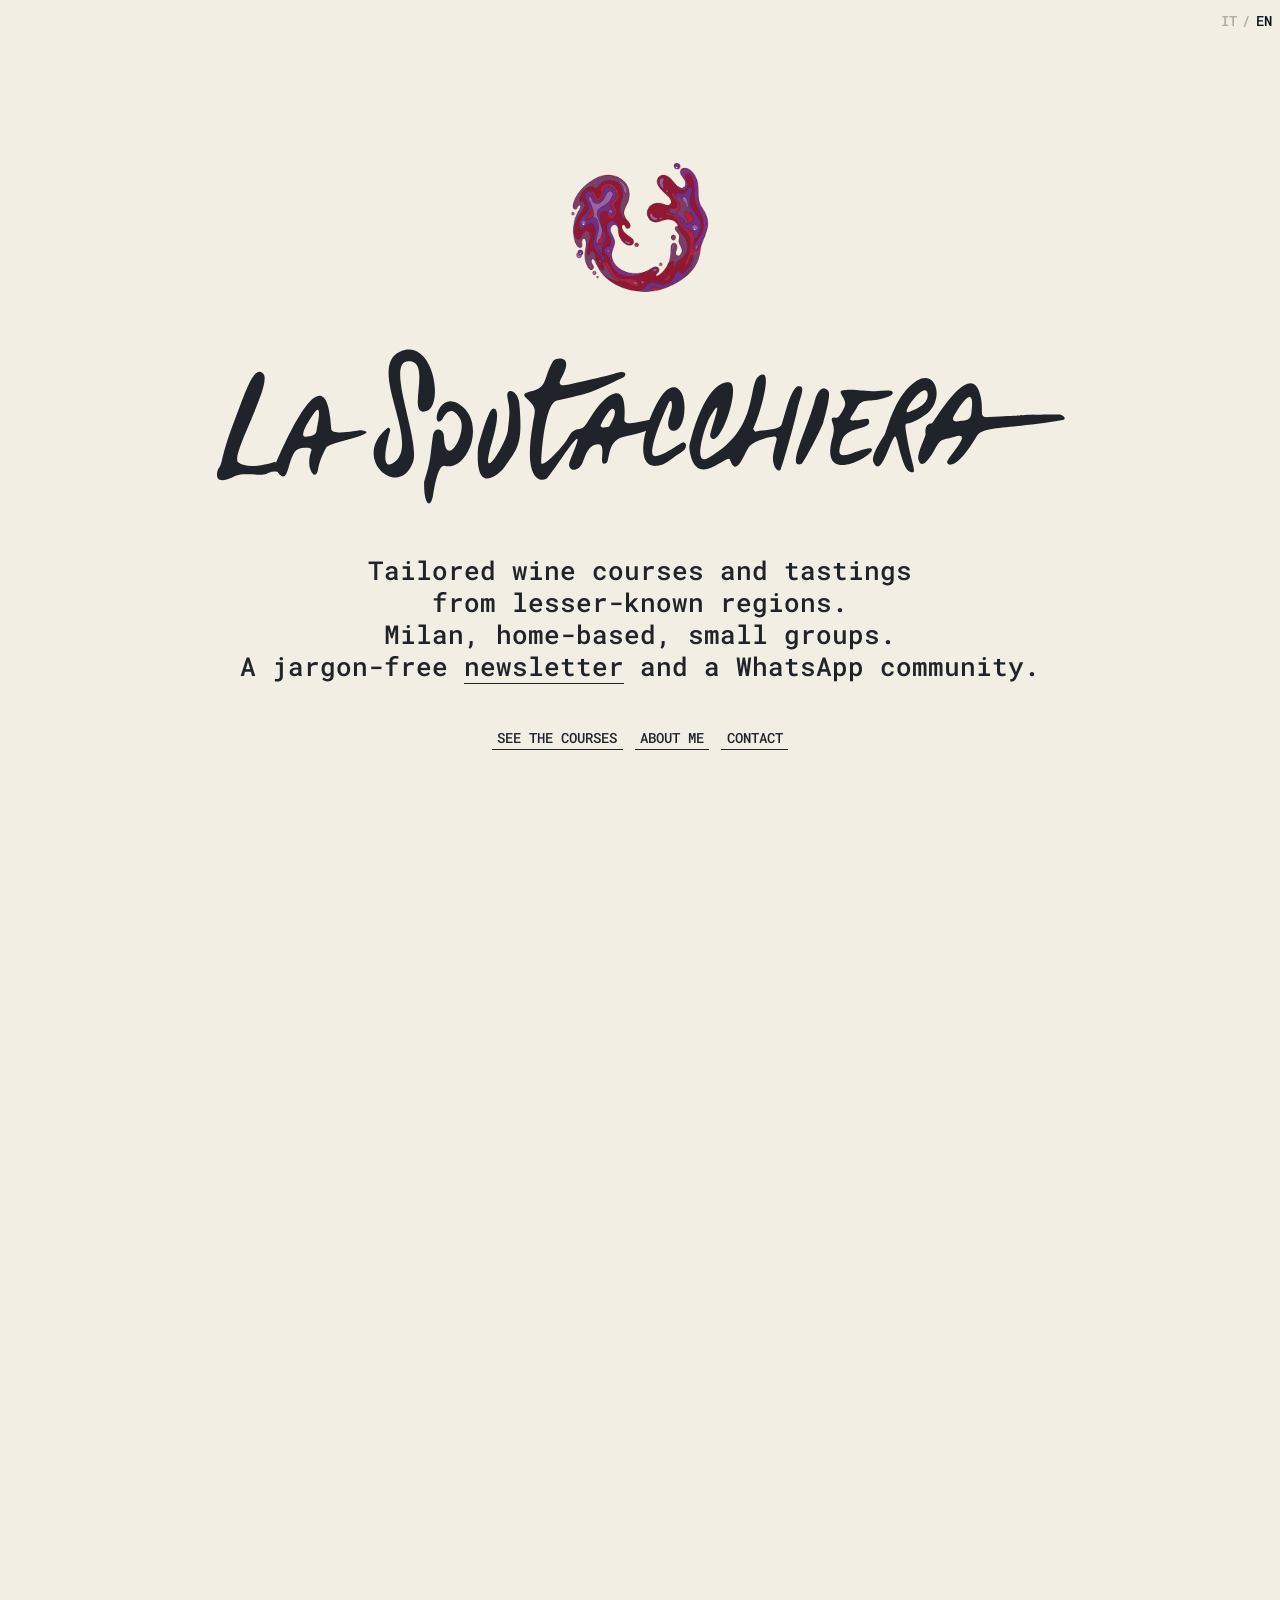
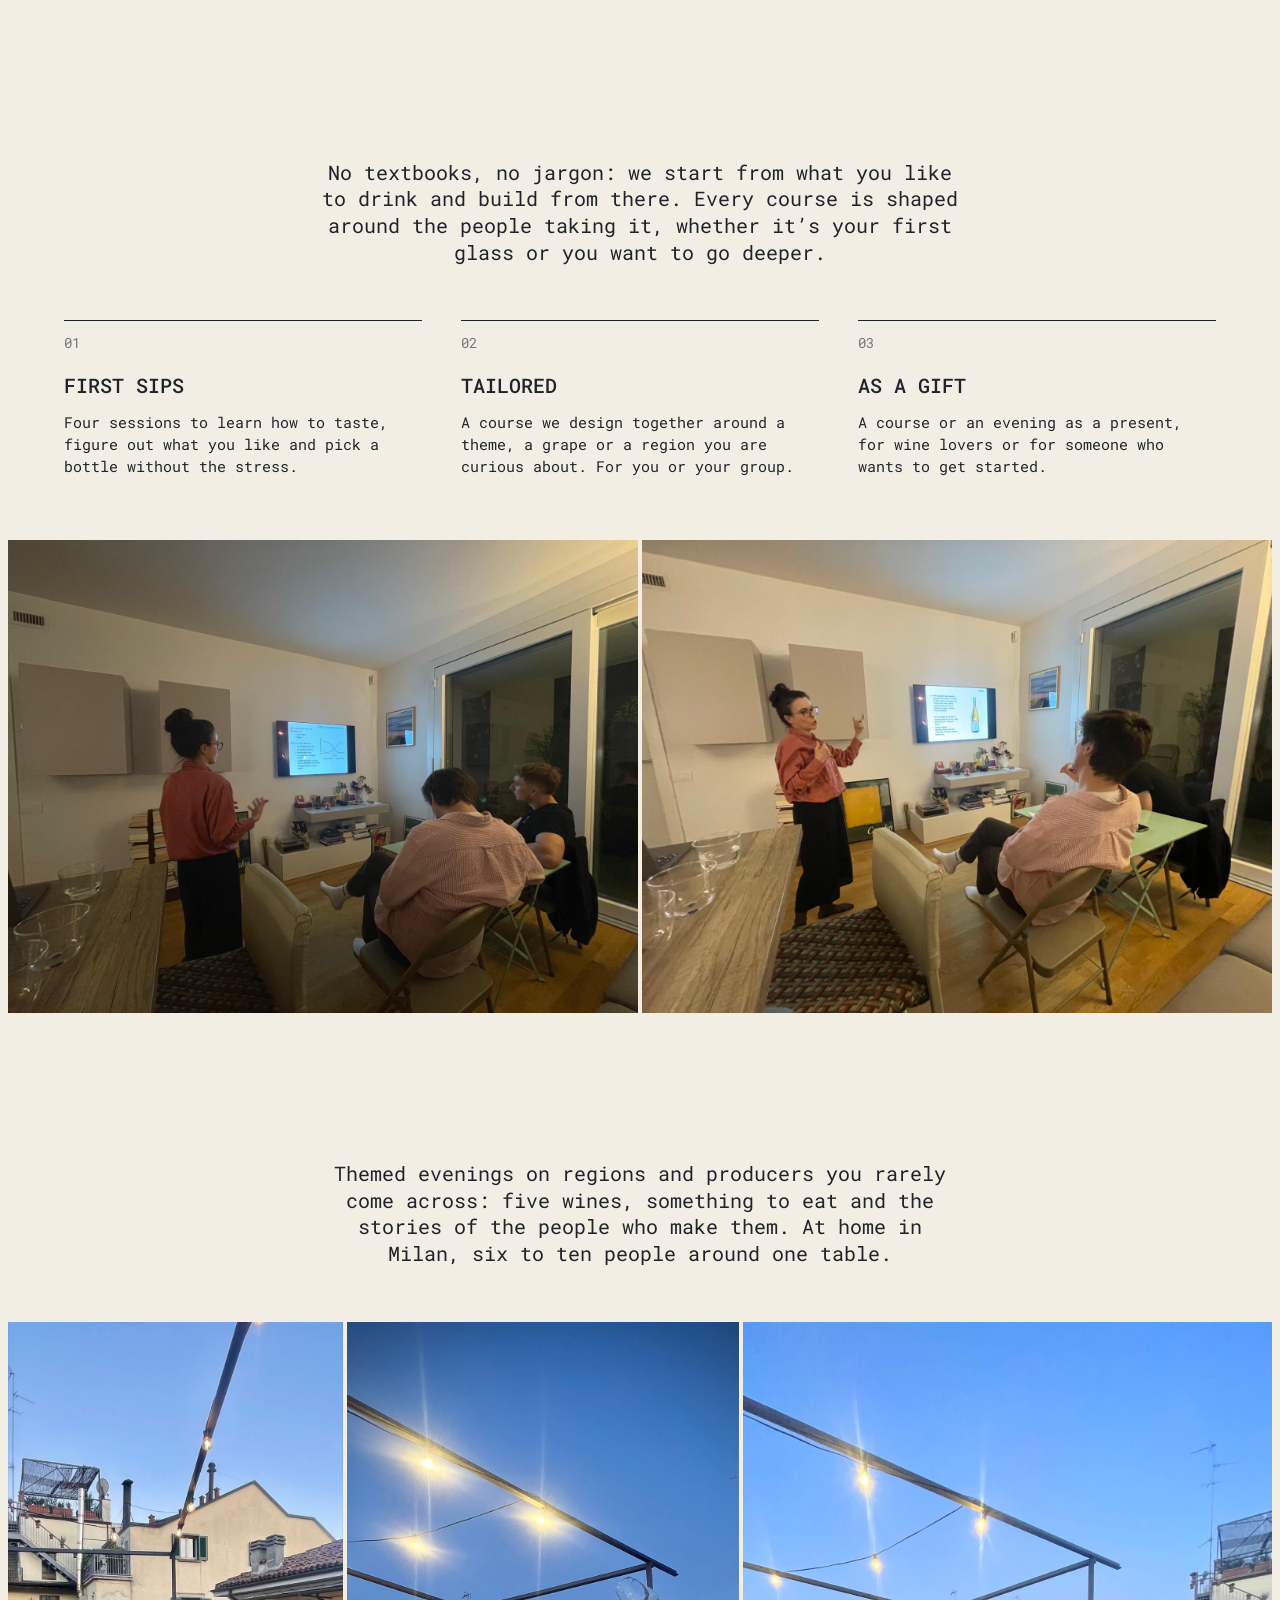
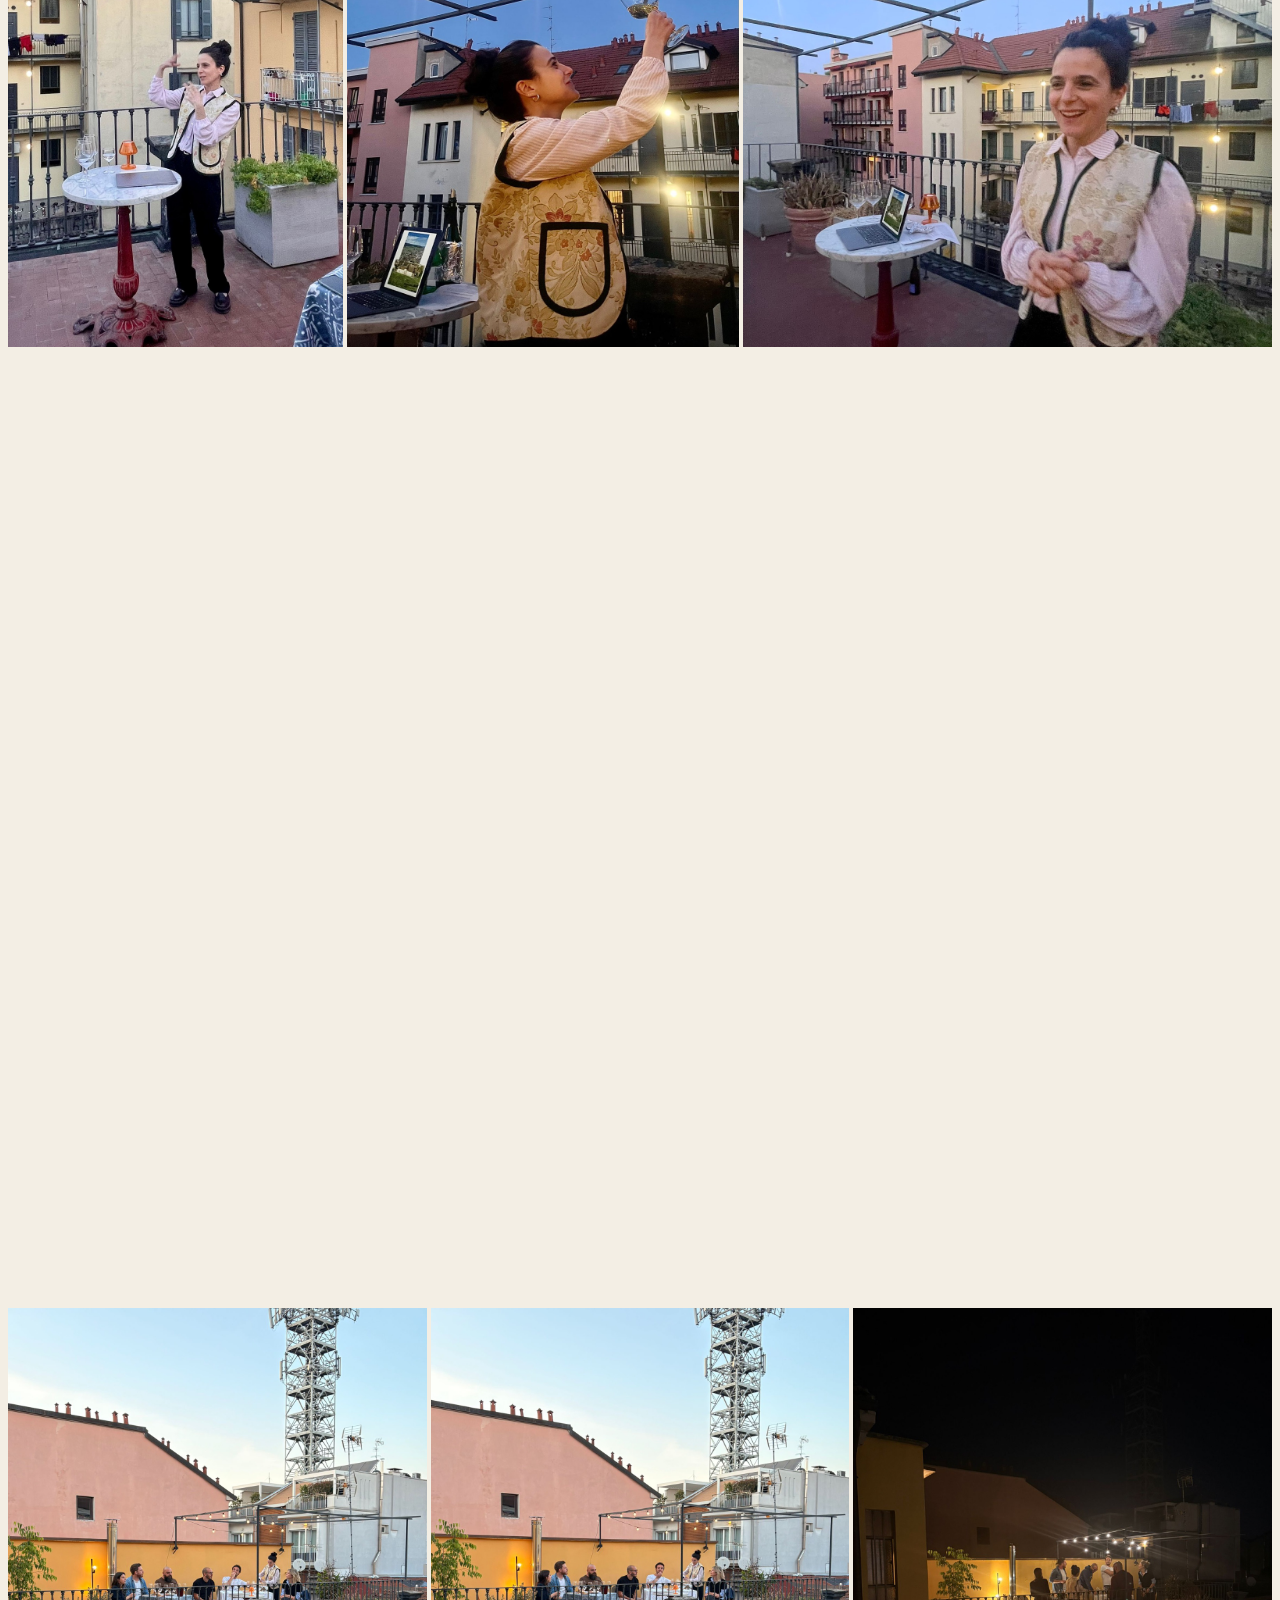
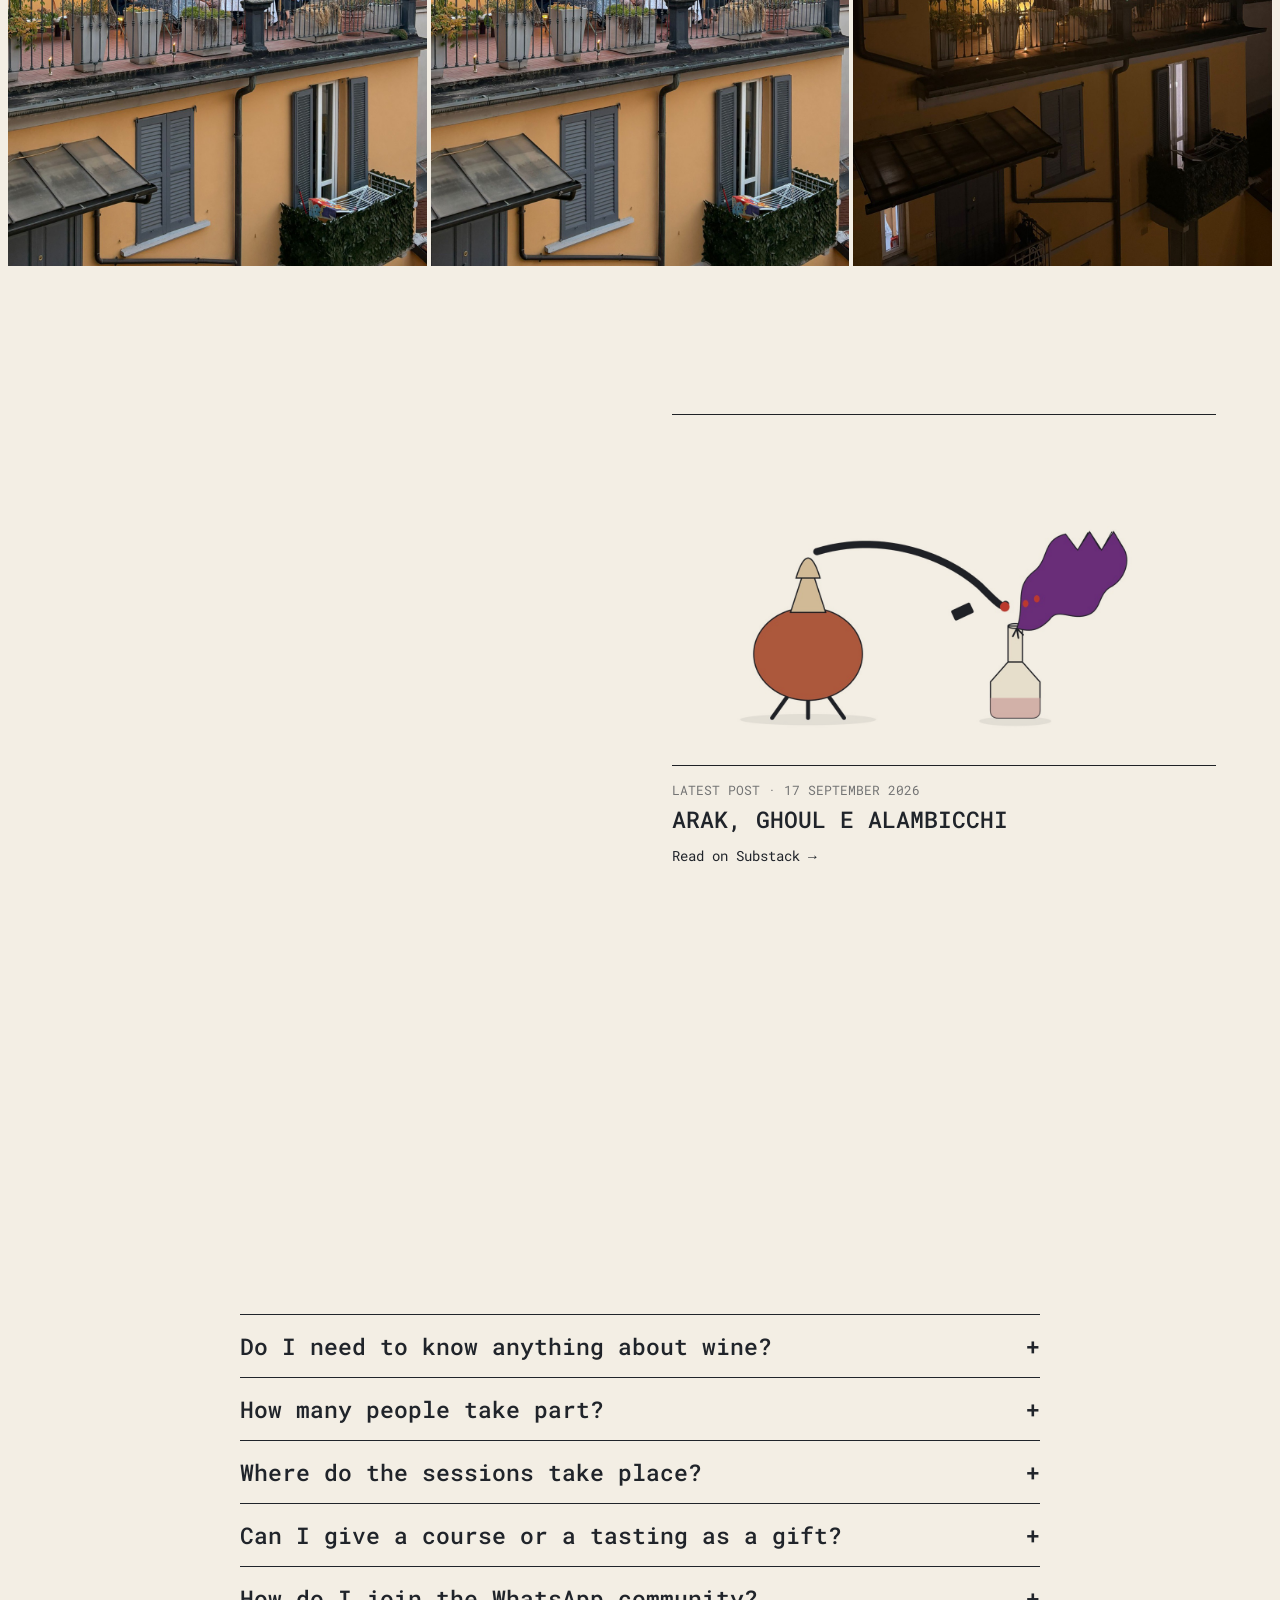
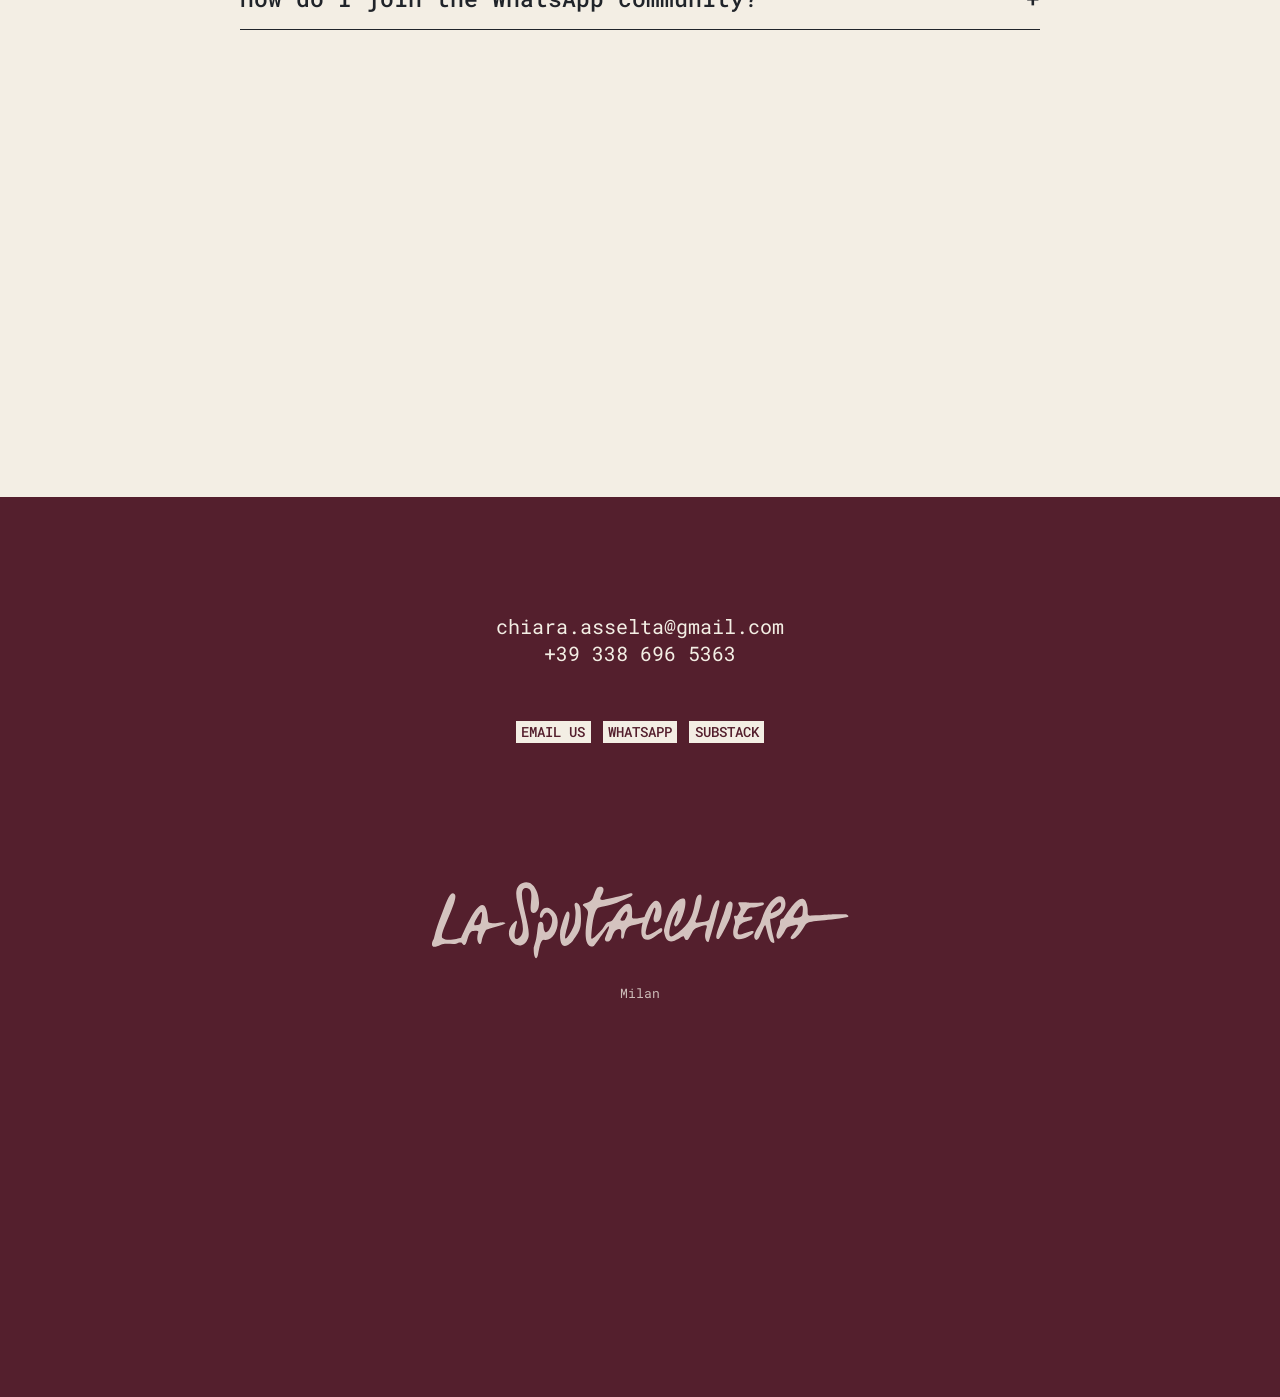
==== index.html @ d03a446e "Add La Sputacchiera website Static one-page site with a founder page (chi-sono.html), IT/EN texts, t" ====
<!doctype html>
<html lang="it">
<head>
  <meta charset="utf-8">
  <meta name="viewport" content="width=device-width, initial-scale=1, viewport-fit=cover">
  <meta name="theme-color" content="#F3EEE4">
  <title>La Sputacchiera</title>
  <meta name="description" content="Corsi sul vino personalizzati e degustazioni su regioni meno conosciute. Milano, home-based, piccoli gruppi.">
  <link rel="icon" type="image/png" href="assets/logo-liquido.png">
  <link rel="preconnect" href="https://fonts.googleapis.com">
  <link rel="preconnect" href="https://fonts.gstatic.com" crossorigin>
  <link href="https://fonts.googleapis.com/css2?family=Roboto+Mono:ital,wght@0,400;0,500;0,600;1,400&display=swap" rel="stylesheet">
  <link rel="stylesheet" href="style.css">
</head>
<body>

  <!-- Top bar: the label on the left follows the section in view -->
  <header class="topbar">
    <a href="#home" class="section-label" aria-live="polite">
      <span class="label-track"></span>
    </a>
    <div class="lang-switch" role="group" aria-label="Lingua / Language">
      <button type="button" data-lang="it">IT</button><span aria-hidden="true">/</span><button type="button" data-lang="en">EN</button>
    </div>
  </header>

  <main>
    <section id="home" class="section hero" data-label="label.home">
      <div class="hero-intro">
        <img class="liquid-logo" src="assets/logo-liquido.png" alt="">
        <h1 class="wordmark"><img src="assets/logo.svg" alt="La Sputacchiera"></h1>
        <p class="hero-text" data-i18n="hero.text"></p>
        <div class="pills">
          <a class="pill" href="#corsi" data-i18n="hero.cta"></a>
          <a class="pill" href="chi-sono.html" data-i18n="hero.about"></a>
          <a class="pill" href="#contatti" data-i18n="hero.contact"></a>
        </div>
      </div>

      <div class="gallery reveal">
        <img src="assets/foto/terrazza-tavolata.jpg" data-i18n-alt="alt.tavolata" alt="" style="--r:0.8" loading="lazy">
        <img src="assets/foto/terrazza-tavolata-2.jpg" data-i18n-alt="alt.tavolata2" alt="" style="--r:0.97" loading="lazy">
      </div>
    </section>

    <section id="corsi" class="section" data-label="label.corsi">
      <h2 class="visually-hidden" data-i18n="label.corsi"></h2>
      <p class="body-text reveal" data-i18n="corsi.intro"></p>
      <div class="cards reveal">
        <article class="open"><h3><button type="button" class="card-head" aria-controls="corso-1"><span data-i18n="corsi.c1.t"></span></button></h3><p id="corso-1" data-i18n="corsi.c1.d"></p></article>
        <article><h3><button type="button" class="card-head" aria-controls="corso-2"><span data-i18n="corsi.c2.t"></span></button></h3><p id="corso-2" data-i18n="corsi.c2.d"></p></article>
        <article><h3><button type="button" class="card-head" aria-controls="corso-3"><span data-i18n="corsi.c3.t"></span></button></h3><p id="corso-3" data-i18n="corsi.c3.d"></p></article>
      </div>
      <div class="gallery reveal">
        <img src="assets/foto/presentazione-1.jpg" data-i18n-alt="alt.lezione1" alt="" style="--r:1.333" loading="lazy">
        <img src="assets/foto/presentazione-2.jpg" data-i18n-alt="alt.lezione2" alt="" style="--r:1.333" loading="lazy">
      </div>
    </section>

    <section id="degustazioni" class="section" data-label="label.degustazioni">
      <h2 class="visually-hidden" data-i18n="label.degustazioni"></h2>
      <p class="body-text reveal" data-i18n="degustazioni.intro"></p>
      <div class="gallery reveal">
        <img src="assets/foto/terrazza-racconto.jpg" data-i18n-alt="alt.racconto" alt="" style="--r:0.536" loading="lazy">
        <img src="assets/foto/terrazza-calice.jpg" data-i18n-alt="alt.calice" alt="" style="--r:0.627" loading="lazy">
        <img src="assets/foto/terrazza-sorriso.jpg" data-i18n-alt="alt.sorriso" alt="" style="--r:0.846" loading="lazy">
      </div>
      <div class="gallery reveal">
        <img src="assets/foto/bottiglia-macchiona.jpg" data-i18n-alt="alt.bottiglia" alt="" style="--r:0.75" loading="lazy">
        <img src="assets/foto/bottiglia-sancerre.jpg" data-i18n-alt="alt.bottiglia" alt="" style="--r:0.75" loading="lazy">
        <img src="assets/foto/bottiglia-casa-mariol.jpg" data-i18n-alt="alt.bottiglia" alt="" style="--r:0.75" loading="lazy">
      </div>
    </section>

    <section id="collaborazioni" class="section" data-label="label.collaborazioni">
      <h2 class="visually-hidden" data-i18n="label.collaborazioni"></h2>
      <p class="body-text reveal" data-i18n="collab.intro"></p>
      <ul class="tags reveal">
        <li data-i18n="collab.t1"></li>
        <li data-i18n="collab.t2"></li>
        <li data-i18n="collab.t3"></li>
        <li data-i18n="collab.t4"></li>
      </ul>
      <div class="gallery reveal">
        <img src="assets/foto/terrazza-dal-basso.jpg" data-i18n-alt="alt.terrazza" alt="" style="--r:0.75" loading="lazy">
        <img src="assets/foto/terrazza-dal-basso-2.jpg" data-i18n-alt="alt.ospiti" alt="" style="--r:0.75" loading="lazy">
        <img src="assets/foto/terrazza-notte.jpg" data-i18n-alt="alt.notte" alt="" style="--r:0.75" loading="lazy">
      </div>
    </section>

    <section id="newsletter" class="section" data-label="label.newsletter">
      <h2 class="visually-hidden" data-i18n="label.newsletter"></h2>
      <div class="nl-grid">
        <div class="nl-intro reveal">
          <p class="nl-kicker">Substack</p>
          <p class="nl-name">La Sputacchiera</p>
          <p class="nl-desc" data-i18n="nl.desc"></p>
          <form class="nl-form" action="https://lasputacchiera.substack.com/subscribe" method="get" target="_blank">
            <label class="visually-hidden" for="nl-email" data-i18n="nl.email"></label>
            <input id="nl-email" type="email" name="email" required autocomplete="email" data-i18n-placeholder="nl.email">
            <button class="pill" type="submit" data-i18n="nl.subscribe"></button>
          </form>
          <p class="nl-note" data-i18n="nl.note"></p>
          <a class="nl-follow" href="https://substack.com/@chiaraasselta" target="_blank" rel="noopener" data-i18n="nl.follow"></a>
        </div>
        <a class="nl-post reveal" href="https://lasputacchiera.substack.com/p/arak-ghoul-e-alambicchi" target="_blank" rel="noopener">
          <picture>
            <source media="(max-width: 640px)" srcset="assets/foto/newsletter-arak-thumb.jpg">
            <img src="assets/foto/newsletter-arak.jpg" alt="" loading="lazy">
          </picture>
          <span class="nl-post-meta" data-i18n="nl.latest"></span>
          <span class="nl-post-title">Arak, ghoul e alambicchi</span>
          <span class="nl-post-read" data-i18n="nl.read"></span>
        </a>
      </div>
    </section>

    <section id="faq" class="section" data-label="label.faq">
      <h2 class="visually-hidden" data-i18n="label.faq"></h2>
      <div class="faq reveal">
        <details><summary data-i18n="faq.q1"></summary><p data-i18n="faq.a1"></p></details>
        <details><summary data-i18n="faq.q2"></summary><p data-i18n="faq.a2"></p></details>
        <details><summary data-i18n="faq.q3"></summary><p data-i18n="faq.a3"></p></details>
        <details><summary data-i18n="faq.q4"></summary><p data-i18n="faq.a4"></p></details>
        <details><summary data-i18n="faq.q5"></summary><p data-i18n="faq.a5"></p></details>
      </div>
    </section>

    <section id="contatti" class="section contact" data-label="label.contatti">
      <h2 class="visually-hidden" data-i18n="label.contatti"></h2>
      <p class="body-text contact-info reveal">
        <a href="mailto:chiara.asselta@gmail.com">chiara.asselta@gmail.com</a><br>
        <a href="tel:+393386965363">+39 338 696 5363</a>
      </p>
      <div class="pills">
        <a class="pill" href="mailto:chiara.asselta@gmail.com" data-i18n="contact.write"></a>
        <a class="pill" href="https://wa.me/393386965363" target="_blank" rel="noopener">WHATSAPP</a>
        <a class="pill" href="https://substack.com/@chiaraasselta" target="_blank" rel="noopener">SUBSTACK</a>
      </div>
      <footer class="footer">
        <img class="footer-logo" src="assets/logo.svg" alt="La Sputacchiera">
        <small data-i18n="footer.place"></small>
      </footer>
    </section>
  </main>

  <script src="i18n.js"></script>
  <script src="script.js"></script>
</body>
</html>
---- style.css ----
:root {
  /* La Sputacchiera palette (from "LaSputacchiera Palette.pdf") */
  --warm-sand: #DCC8A8;
  --soft-ivory: #F3EEE4;
  --deep-ink: #20242A;
  --deep-burgundy: #541F2D;
  --burnt-coral: #C96B5B;
  --cinnabar-red: #C63D32;
  --powder-pink: #D9B5B5;
  /* Hex codes in the PDF are wrong for these: sampled from the swatches, to confirm */
  --terracotta: #B05E42;
  --berry-wave: #962A78;
  --wine-pop: #8E1C33;
  --vino-vivo: #AE1F3E;
  --grape-vibes: #6B3088;
  --orient-lilac: #9862A3;

  --ink: var(--deep-ink);
  --paper: var(--soft-ivory);
  --accent: var(--powder-pink);
  --gap: 4px;
  --margin: 0.5rem;
  --font: "Roboto Mono", ui-monospace, Menlo, monospace;
}

* { box-sizing: border-box; }

html { scroll-behavior: smooth; }

body {
  margin: 0;
  background: var(--paper);
  color: var(--ink);
  font-family: var(--font);
  -webkit-font-smoothing: antialiased;
  -webkit-text-size-adjust: 100%;
  -webkit-tap-highlight-color: transparent;
}

a { color: inherit; text-decoration: none; }

/* ---------- Top bar ---------- */
.topbar {
  position: fixed;
  inset: 0 0 auto 0;
  z-index: 10;
  display: flex;
  justify-content: space-between;
  align-items: flex-start;
  padding: var(--margin);
  padding-top: max(var(--margin), env(safe-area-inset-top));
  padding-left: max(var(--margin), env(safe-area-inset-left));
  padding-right: max(var(--margin), env(safe-area-inset-right));
  pointer-events: none;
  /* white + difference = the text inverts whatever is behind it (dark on ivory, light over photos) */
  color: #fff;
  mix-blend-mode: difference;
}
.topbar a, .topbar button { pointer-events: auto; }

.section-label {
  font-size: clamp(1.75rem, min(5vw, 8vh), 4.5rem);
  font-weight: 500;
  letter-spacing: -0.04em;
  line-height: 1;
  text-transform: uppercase;
}

/* Rolling label: each section name is a line in a vertical track */
.section-label {
  display: block;
  height: 1em;
  overflow: hidden;
}
.label-track {
  display: flex;
  flex-direction: column;
  transition: transform 0.7s cubic-bezier(0.7, 0, 0.2, 1);
}
.label-track span { display: block; height: 1em; white-space: nowrap; }

/* Language switch: small, the inactive language is dimmed */
.lang-switch {
  display: flex;
  gap: 0.4em;
  font-size: 0.875rem;
  font-weight: 500;
  line-height: 1;
  padding-top: 0.35rem;
}
.lang-switch button {
  font: inherit;
  letter-spacing: inherit;
  color: inherit;
  background: none;
  border: 0;
  padding: 0;
  cursor: pointer;
  opacity: 0.3;
  transition: opacity 0.3s ease;
}
.lang-switch button[aria-pressed="true"] { opacity: 1; }
@media (hover: hover) { .lang-switch button:hover { opacity: 1; } }
.lang-switch span { opacity: 0.3; }

/* ---------- Sections ---------- */
/* Same rhythm for every section: space above clears the fixed label, little below */
.section {
  padding: clamp(5rem, 13vh, 8rem) max(var(--margin), env(safe-area-inset-right)) clamp(1rem, 3vh, 2rem) max(var(--margin), env(safe-area-inset-left));
  text-align: center;
  scroll-margin-top: 0;
}

/* ---------- Hero: logo, wordmark and text fill exactly the first screen ---------- */
.hero { padding-top: 0; }
.hero-intro {
  min-height: 100vh;
  min-height: 100svh;
  display: flex;
  flex-direction: column;
  align-items: center;
  justify-content: center;
  /* equal space above and below, so the block sits in the true centre of the screen */
  padding: clamp(3.5rem, 8vh, 5rem) 0;
}
.liquid-logo {
  width: clamp(100px, min(14vw, 20vh), 200px);
  margin: 0 auto;
  display: block;
  transform: rotate(var(--spin, 0deg));
}
.wordmark { margin: clamp(1rem, 4vh, 2.5rem) auto clamp(1.25rem, 5vh, 3rem); }
.wordmark img {
  width: min(92vw, 960px, 95vh);
  height: auto;
  display: block;
  margin: 0 auto;
}
.hero-text {
  font-size: clamp(1.1rem, min(2vw, 3.2vh), 1.75rem);
  font-weight: 500;
  line-height: 1.25;
  letter-spacing: 0;
  max-width: 60rem;
  margin: 0 auto clamp(1.5rem, 5vh, 3rem);
  text-wrap: balance;
}
.hero-intro .pills .pill { margin-bottom: 0; }

/* Section names are shown only by the top-left label; headings stay for screen readers */
.visually-hidden {
  position: absolute;
  width: 1px;
  height: 1px;
  overflow: hidden;
  clip-path: inset(50%);
  white-space: nowrap;
}

.body-text {
  max-width: 40rem;
  margin: 0 auto clamp(2rem, 6vh, 3.5rem);
  text-wrap: pretty;
  font-size: clamp(1rem, 1.6vw, 1.35rem);
  line-height: 1.3;
}

.pill {
  display: inline-block;
  font-size: 0.85rem;
  font-weight: 500;
  letter-spacing: 0;
  padding: 0.15em 0.4em;
  background: var(--paper);
  border-bottom: 1px solid currentColor;
  margin-bottom: clamp(3rem, 8vh, 5rem);
}
@media (hover: hover) { .pill:hover { background: var(--cinnabar-red); color: var(--soft-ivory); } }

/* ---------- Justified photo rows ---------- */
.gallery {
  display: flex;
  gap: var(--gap);
  margin: 0 auto var(--gap);
  /* never taller than the screen: width capped at row-ratio x 82% of viewport height */
  max-width: calc(var(--sum, 10) * 82vh);
}
.gallery img {
  flex: var(--r) 1 0;
  aspect-ratio: var(--r);
  min-width: 0;
  width: 100%;
  object-fit: cover;
  display: block;
  background: var(--warm-sand);
}

/* ---------- Corsi: three text columns ---------- */
.cards {
  display: grid;
  grid-template-columns: repeat(3, 1fr);
  gap: clamp(1.5rem, 3vw, 3rem);
  max-width: 72rem;
  margin: 0 auto clamp(2.5rem, 7vh, 4rem);
  text-align: left;
  counter-reset: card;
}
.cards article {
  border-top: 1px solid var(--ink);
  padding-top: 0.75rem;
  counter-increment: card;
}
/* the title is a button so phones can open/close it; on wider screens it is plain text */
.card-head {
  font: inherit;
  letter-spacing: inherit;
  text-transform: inherit;
  color: inherit;
  background: none;
  border: 0;
  padding: 0;
  width: 100%;
  text-align: left;
  cursor: default;
  pointer-events: none;
}
.card-head::before {
  content: counter(card, decimal-leading-zero);
  display: block;
  font-size: 0.875rem;
  font-weight: 400;
  margin-bottom: 1.25rem;
  opacity: 0.6;
}
.cards h3 {
  margin: 0 0 0.75rem;
  font-size: clamp(1.1rem, min(1.6vw, 2.8vh), 1.4rem);
  font-weight: 500;
  text-transform: uppercase;
}
.cards p { margin: 0; line-height: 1.45; font-size: 0.95rem; }

/* ---------- Collaborazioni: one line of capitals, slash-separated ---------- */
.tags {
  list-style: none;
  padding: 0;
  margin: 0 auto clamp(2.5rem, 7vh, 4rem);
  max-width: 56rem;
  font-size: 0.95rem;
  font-weight: 500;
  text-transform: uppercase;
  line-height: 1.8;
}
.tags li { display: inline; }
.tags li + li::before { content: " / "; opacity: 0.5; }

/* ---------- Chi sono (founder page) ---------- */
.about-grid {
  display: grid;
  grid-template-columns: minmax(0, 5fr) minmax(0, 6fr);
  gap: clamp(1.5rem, 4vw, 4rem);
  align-items: center;
  max-width: 76rem;
  margin: 0 auto;
  text-align: left;
}
.about-photo { margin: 0; }
.about-photo img {
  display: block;
  width: 100%;
  max-height: 78vh;
  aspect-ratio: 0.846;
  object-fit: cover;
  background: var(--warm-sand);
}
.about-role {
  font-size: 0.875rem;
  text-transform: uppercase;
  opacity: 0.6;
  margin: 0 0 0.5rem;
}
.about-name {
  font-size: clamp(1.5rem, min(3vw, 5vh), 2.5rem);
  font-weight: 500;
  letter-spacing: -0.04em;
  text-transform: uppercase;
  line-height: 1;
  margin: 0 0 clamp(1.25rem, 4vh, 2rem);
}
.about-text p:not(.about-role):not(.about-name) {
  font-size: clamp(1rem, 1.3vw, 1.15rem);
  line-height: 1.5;
  max-width: 34rem;
  margin: 0 0 1.1rem;
}
.about-text .pills { justify-content: flex-start; margin-top: clamp(1.5rem, 4vh, 2.5rem); }
.about-text .pill { margin-bottom: 0; }
.about-home {
  display: block;
  width: min(60vw, 320px);
  margin: clamp(4rem, 12vh, 7rem) auto 0;
  padding-bottom: env(safe-area-inset-bottom);
}
.about-home img { display: block; width: 100%; }

/* ---------- Newsletter (Substack) ---------- */
.text-link { border-bottom: 1px solid currentColor; }
.nl-grid {
  display: grid;
  grid-template-columns: minmax(0, 1fr) minmax(0, 1fr);
  gap: clamp(2rem, 5vw, 5rem);
  align-items: center;
  max-width: 72rem;
  margin: 0 auto;
  text-align: left;
}
.nl-kicker {
  font-size: 0.875rem;
  text-transform: uppercase;
  opacity: 0.6;
  margin: 0 0 0.5rem;
}
.nl-name {
  font-size: clamp(1.5rem, min(3vw, 5vh), 2.5rem);
  font-weight: 500;
  letter-spacing: -0.04em;
  text-transform: uppercase;
  line-height: 1;
  margin: 0 0 1.25rem;
}
.nl-desc {
  font-size: clamp(1rem, 1.3vw, 1.15rem);
  line-height: 1.5;
  max-width: 32rem;
  margin: 0 0 2rem;
}
.nl-form {
  display: flex;
  align-items: flex-end;
  gap: 1rem;
  max-width: 32rem;
}
.nl-form input {
  flex: 1;
  min-width: 0;
  font: inherit;
  font-size: 1rem; /* 16px: stops iOS from zooming in on focus */
  color: inherit;
  background: none;
  border: 0;
  border-bottom: 1px solid var(--ink);
  border-radius: 0;
  padding: 0.6rem 0;
  outline: none;
}
.nl-form input::placeholder { color: inherit; opacity: 0.45; }
.nl-form input:focus { border-bottom-color: var(--cinnabar-red); }
.nl-form .pill { margin: 0; font-family: inherit; color: inherit; border-top: 0; border-left: 0; border-right: 0; cursor: pointer; }
.nl-note { font-size: 0.8rem; opacity: 0.6; margin: 0.75rem 0 1.75rem; }
.nl-follow { font-size: 0.95rem; font-weight: 500; text-transform: uppercase; border-bottom: 1px solid currentColor; }
.nl-post { display: block; }
.nl-post img {
  display: block;
  width: 100%;
  aspect-ratio: 1400 / 906;
  object-fit: cover;
  mix-blend-mode: multiply; /* the illustration's white background becomes the page ivory */
  border-top: 1px solid var(--ink);
  border-bottom: 1px solid var(--ink);
}
.nl-post-meta { display: block; font-size: 0.8rem; opacity: 0.6; margin: 1rem 0 0.4rem; text-transform: uppercase; }
.nl-post-title { display: block; font-size: clamp(1.15rem, 1.8vw, 1.5rem); font-weight: 500; text-transform: uppercase; margin-bottom: 0.6rem; }
.nl-post-read { font-size: 0.9rem; border-bottom: 1px solid transparent; }
@media (hover: hover) {
  .nl-post:hover .nl-post-read,
  .nl-follow:hover { color: var(--cinnabar-red); }
  .nl-post:hover .nl-post-read { border-bottom-color: currentColor; }
}

/* ---------- FAQ ---------- */
.faq {
  max-width: 50rem;
  margin: 0 auto;
  text-align: left;
  border-top: 1px solid var(--ink);
}
.faq details { border-bottom: 1px solid var(--ink); }
.faq summary {
  list-style: none;
  cursor: pointer;
  display: flex;
  justify-content: space-between;
  gap: 1rem;
  padding: 1rem 0;
  font-size: clamp(1.1rem, min(1.8vw, 3vh), 1.5rem);
  font-weight: 500;
  letter-spacing: 0;
}
.faq summary::-webkit-details-marker { display: none; }
.faq summary::after {
  content: "+";
  flex: none;
  transition: transform 0.3s ease;
}
.faq details[open] summary::after { transform: rotate(45deg); }
@media (hover: hover) { .faq summary:hover { color: var(--cinnabar-red); } }
.faq details p {
  margin: 0 0 1.25rem;
  max-width: 40rem;
  line-height: 1.4;
  font-size: 1.05rem;
}

/* Fade-up on scroll */
.reveal {
  opacity: 0;
  transform: translateY(40px);
  transition: opacity 0.8s ease-in-out, transform 1s ease-in-out;
}
.reveal.in { opacity: 1; transform: none; }

/* ---------- Contact & footer ---------- */
.contact {
  min-height: 70vh; /* tall enough for the label to switch to "Contatti" at the end of the page */
  margin-top: clamp(2.5rem, 7vh, 4rem); /* breathing room before the colour change */
  background: var(--deep-burgundy);
  color: var(--soft-ivory);
}
.contact-info a { border-bottom: 1px solid transparent; }
@media (hover: hover) { .contact-info a:hover { border-bottom-color: currentColor; } }
.pills { display: flex; justify-content: center; gap: 0.75rem; flex-wrap: wrap; }
.contact .pill { background: var(--soft-ivory); color: var(--deep-burgundy); }
@media (hover: hover) { .contact .pill:hover { background: var(--cinnabar-red); color: var(--soft-ivory); } }

.footer {
  margin-top: 4rem;
  padding-bottom: 3rem;
  font-size: 0.8rem;
  opacity: 0.75;
  padding-bottom: max(3rem, env(safe-area-inset-bottom));
}
.footer small { font-size: inherit; }
.footer-logo {
  display: block;
  width: min(70vw, 420px);
  margin: 0 auto 1.5rem;
  /* the SVG is Deep Ink: turn it ivory on the burgundy background */
  filter: brightness(0) invert(0.95) sepia(0.15);
}


@media (max-width: 640px) {
  /* Corsi: a short list, tap a title to open its description (same as the FAQ) */
  .cards { grid-template-columns: 1fr; gap: 0; border-bottom: 1px solid var(--ink); }
  .cards h3 { margin: 0; }
  .card-head {
    display: flex;
    align-items: baseline;
    gap: 1rem;
    padding: 1rem 0;
    cursor: pointer;
    pointer-events: auto;
  }
  .card-head::before { display: inline; margin: 0; }
  .card-head::after {
    content: "+";
    margin-left: auto;
    font-weight: 400;
    transition: transform 0.3s ease;
  }
  .cards article { padding-top: 0; }
  .cards article.open .card-head::after { transform: rotate(45deg); }
  .cards article p { display: none; padding: 0 0 1.25rem calc(1.2 * 0.875rem + 1rem); }
  .cards article.open p { display: block; }

  /* tighter text blocks */
  .section { padding-top: 4.5rem; padding-bottom: 0.5rem; }
  .hero { padding-top: 0; }
  /* sized so "Milano, home-based, piccoli gruppi." always fits on one line (mono: 0.6em per letter) */
  .hero-text { font-size: min(1.1rem, 4.25vw); line-height: 1.4; text-wrap: pretty; }
  .liquid-logo { width: clamp(96px, 28vw, 130px); }
  .body-text { font-size: 0.95rem; line-height: 1.45; margin-bottom: 2rem; }

  .about-grid { grid-template-columns: 1fr; }
  /* Newsletter on phones: compact, the latest post becomes one quiet row */
  .nl-grid { grid-template-columns: 1fr; gap: 1.75rem; }
  .nl-name { margin-bottom: 0.9rem; }
  .nl-desc { margin-bottom: 1.5rem; }
  .nl-note { margin: 0.6rem 0 1rem; }
  .nl-post {
    display: grid;
    grid-template-columns: 4.5rem 1fr;
    column-gap: 1rem;
    align-items: center;
    border-top: 1px solid var(--ink);
    padding-top: 1rem;
  }
  .nl-post picture { grid-row: 1 / span 3; }
  .nl-post img {
    aspect-ratio: 1;
    border: 0;
  }
  .nl-post-meta { margin: 0 0 0.25rem; font-size: 0.75rem; }
  .nl-post-title { font-size: 0.95rem; margin: 0 0 0.25rem; }
  .nl-post-read { font-size: 0.8rem; opacity: 0.7; }
  .tags li { display: block; }
  .tags li + li::before { content: none; }
  .gallery { flex-wrap: wrap; }
  .gallery img { flex-basis: calc(50% - var(--gap)); }
  .gallery img:only-child { flex-basis: 100%; }
  /* an odd photo left alone on its line spans the full width, cropped to landscape */
  .gallery img:last-child:nth-child(odd):not(:only-child) { flex-basis: 100%; aspect-ratio: 4 / 3; }
}

/* Desktop / tablet: every section fills at least one screen (phones keep the compact rhythm) */
@media (min-width: 641px) {
  .section { min-height: 100vh; }
  .contact { margin-top: 0; }
}

/* Touch screens: bigger tap areas (44px), same look */
@media (pointer: coarse) {
  .lang-switch { padding-top: 0; gap: 0; align-items: center; }
  .lang-switch button { padding: 0.9rem 0.5rem; margin: -0.55rem 0; }
  .lang-switch button:last-child { padding-right: 0; }
  .pills { gap: 1rem; }
  .pill { padding: 0.85em 0.9em; }
  .contact-info { line-height: 1.2; }
  .contact-info a { display: inline-block; padding: 0.6rem 0.25rem; }
  .faq summary { padding: 1.1rem 0; }
  .nl-follow { display: inline-block; padding: 0.6rem 0; border-bottom: 0; text-decoration: underline; text-underline-offset: 4px; }
}

/* Short screens (phone held sideways): shrink the hero so it fits */
@media (max-height: 500px) {
  .hero-intro { padding-top: 2.75rem; padding-bottom: 2.75rem; }
  .liquid-logo { width: 72px; }
  .wordmark { margin: 0.75rem auto 1rem; }
  .wordmark img { width: min(70vw, 560px); }
  .hero-text { margin-bottom: 1rem; }
}

@media (prefers-reduced-motion: reduce) {
  html { scroll-behavior: auto; }
  .label-track, .reveal { transition: none; }
  .liquid-logo { transform: none; }
  .reveal { opacity: 1; transform: none; }
}
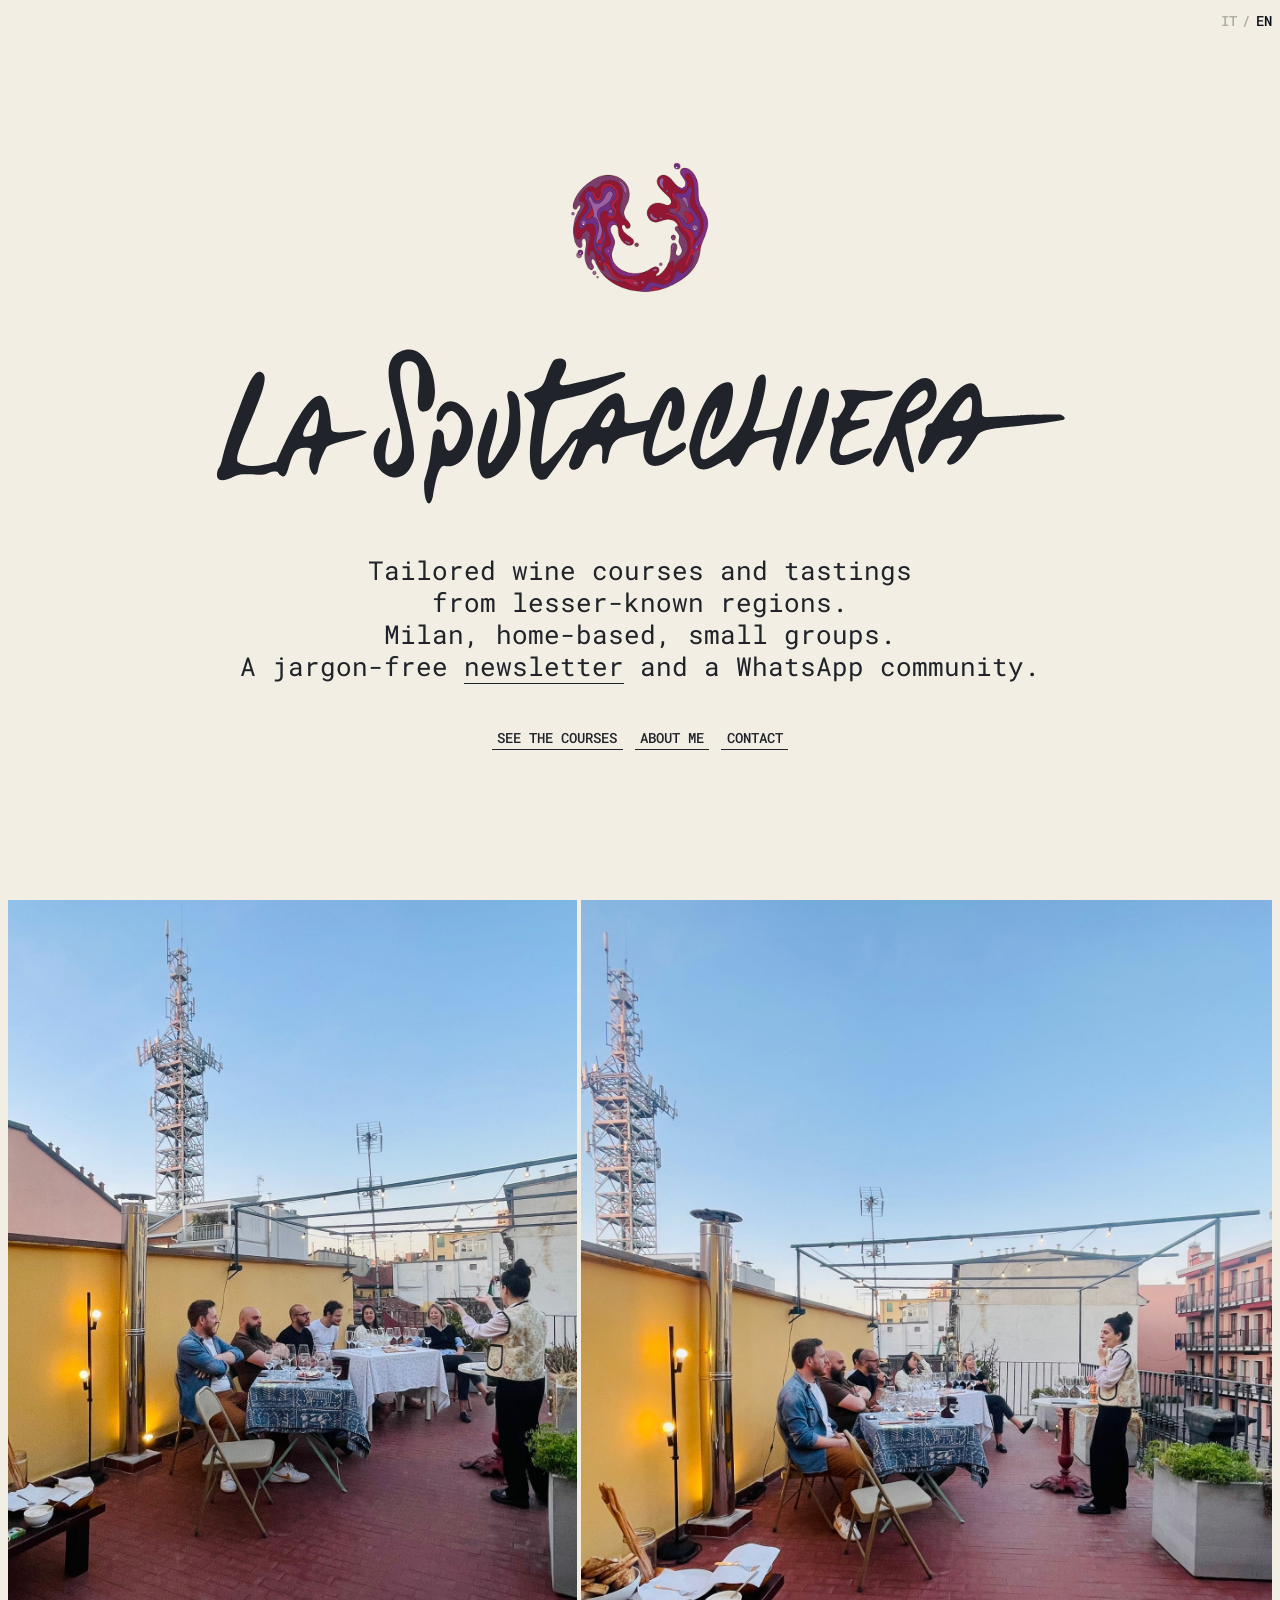
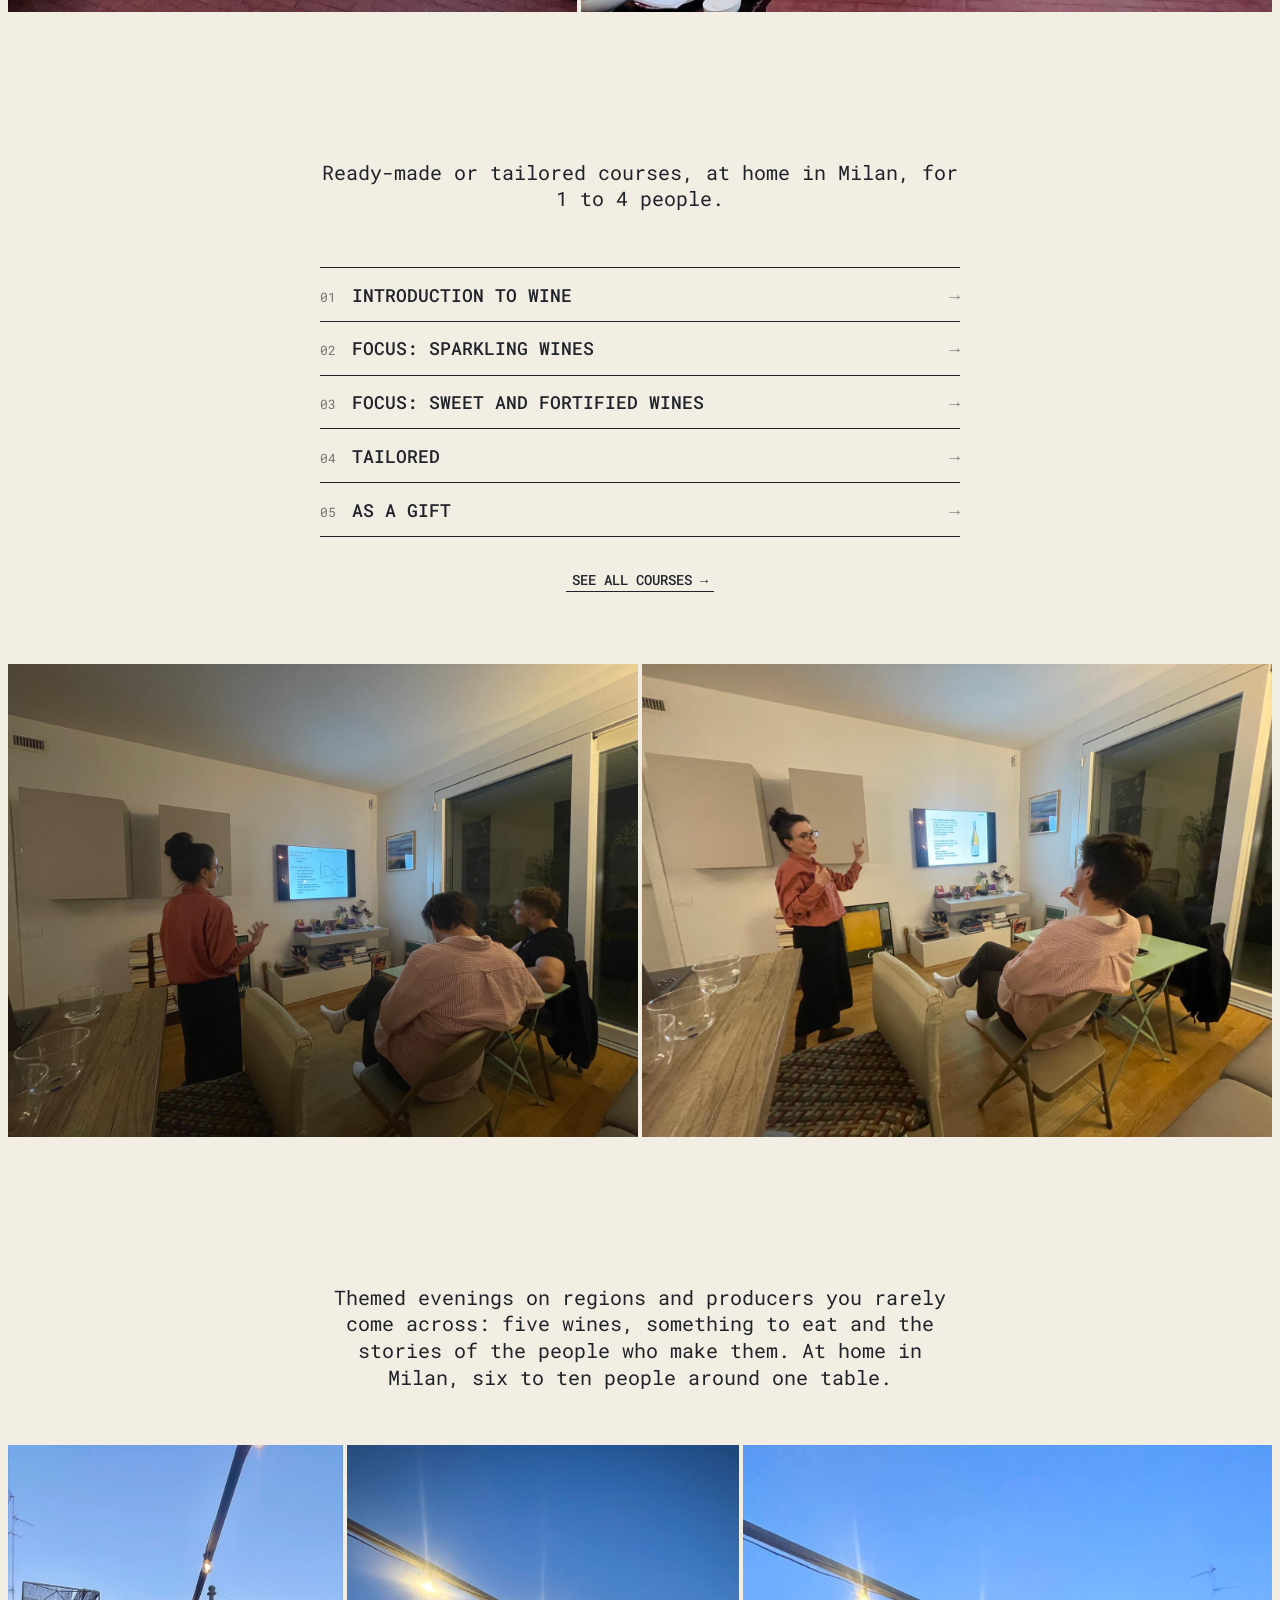
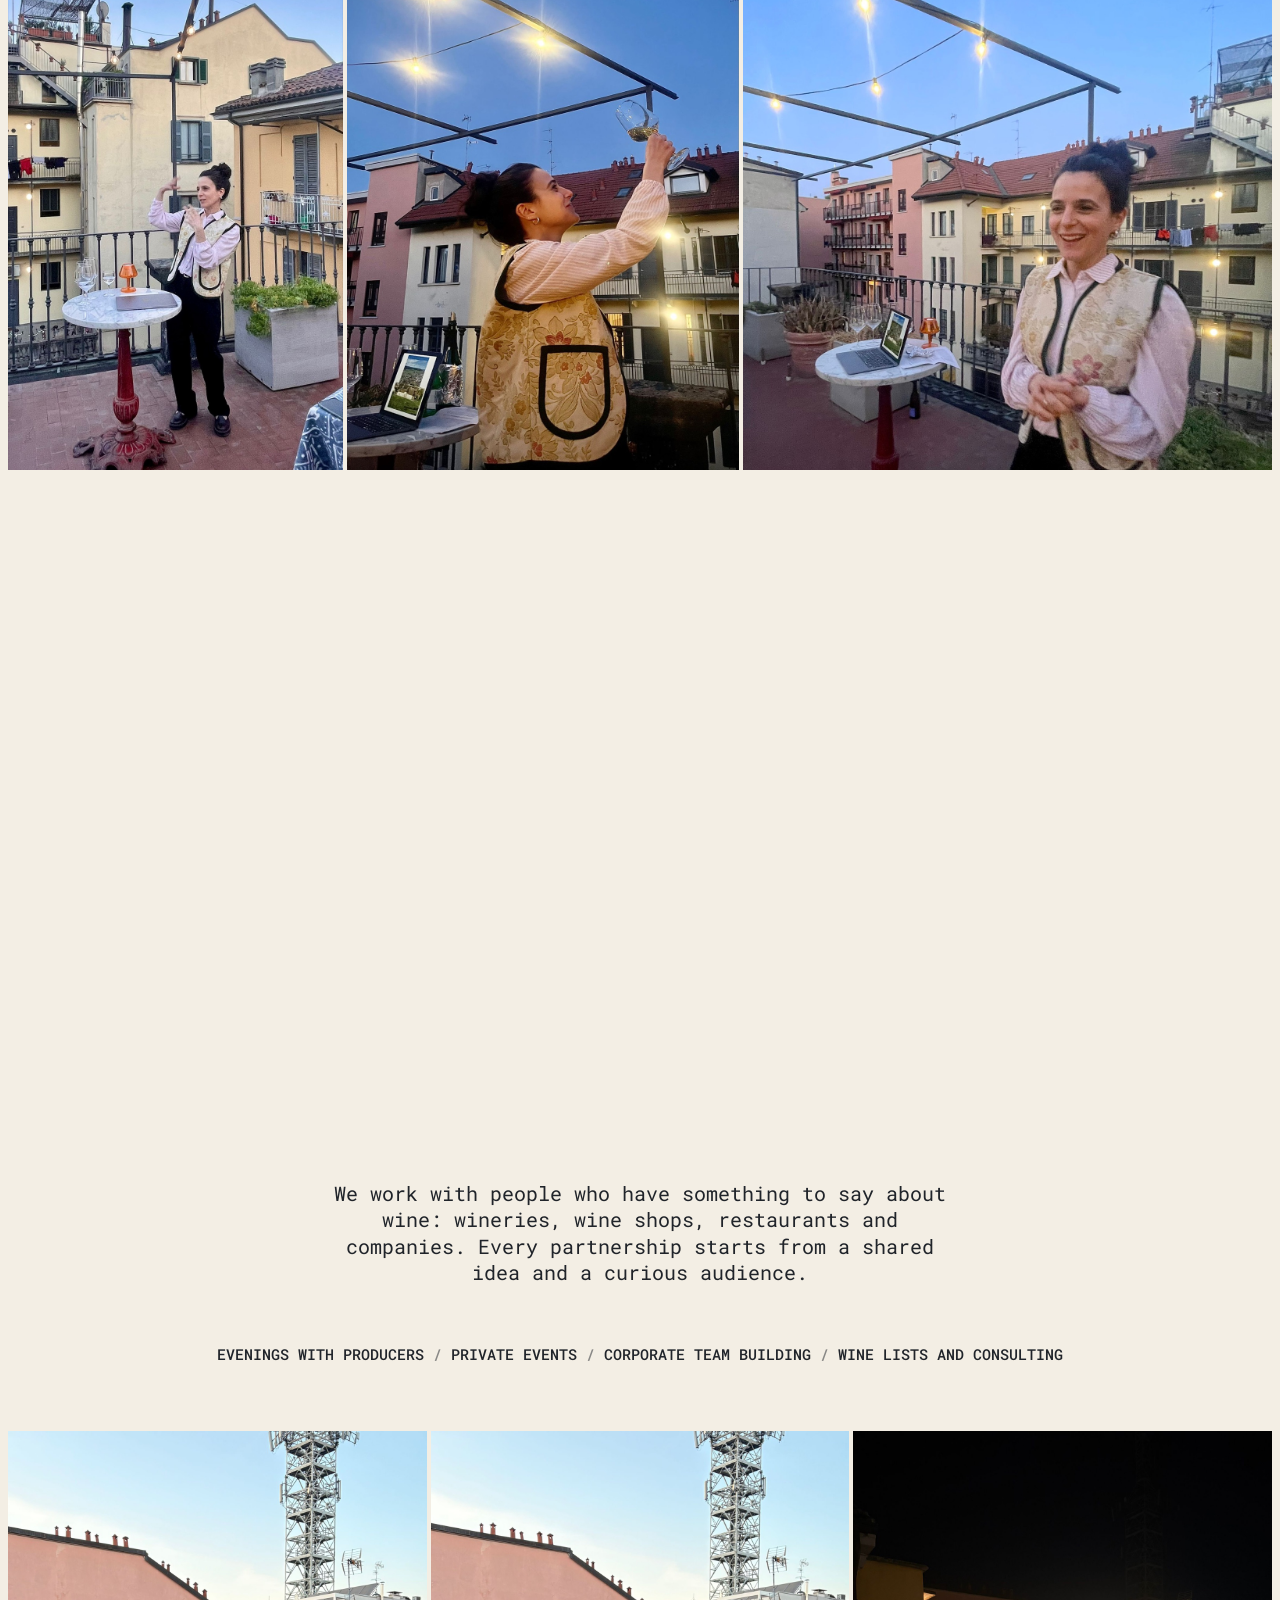
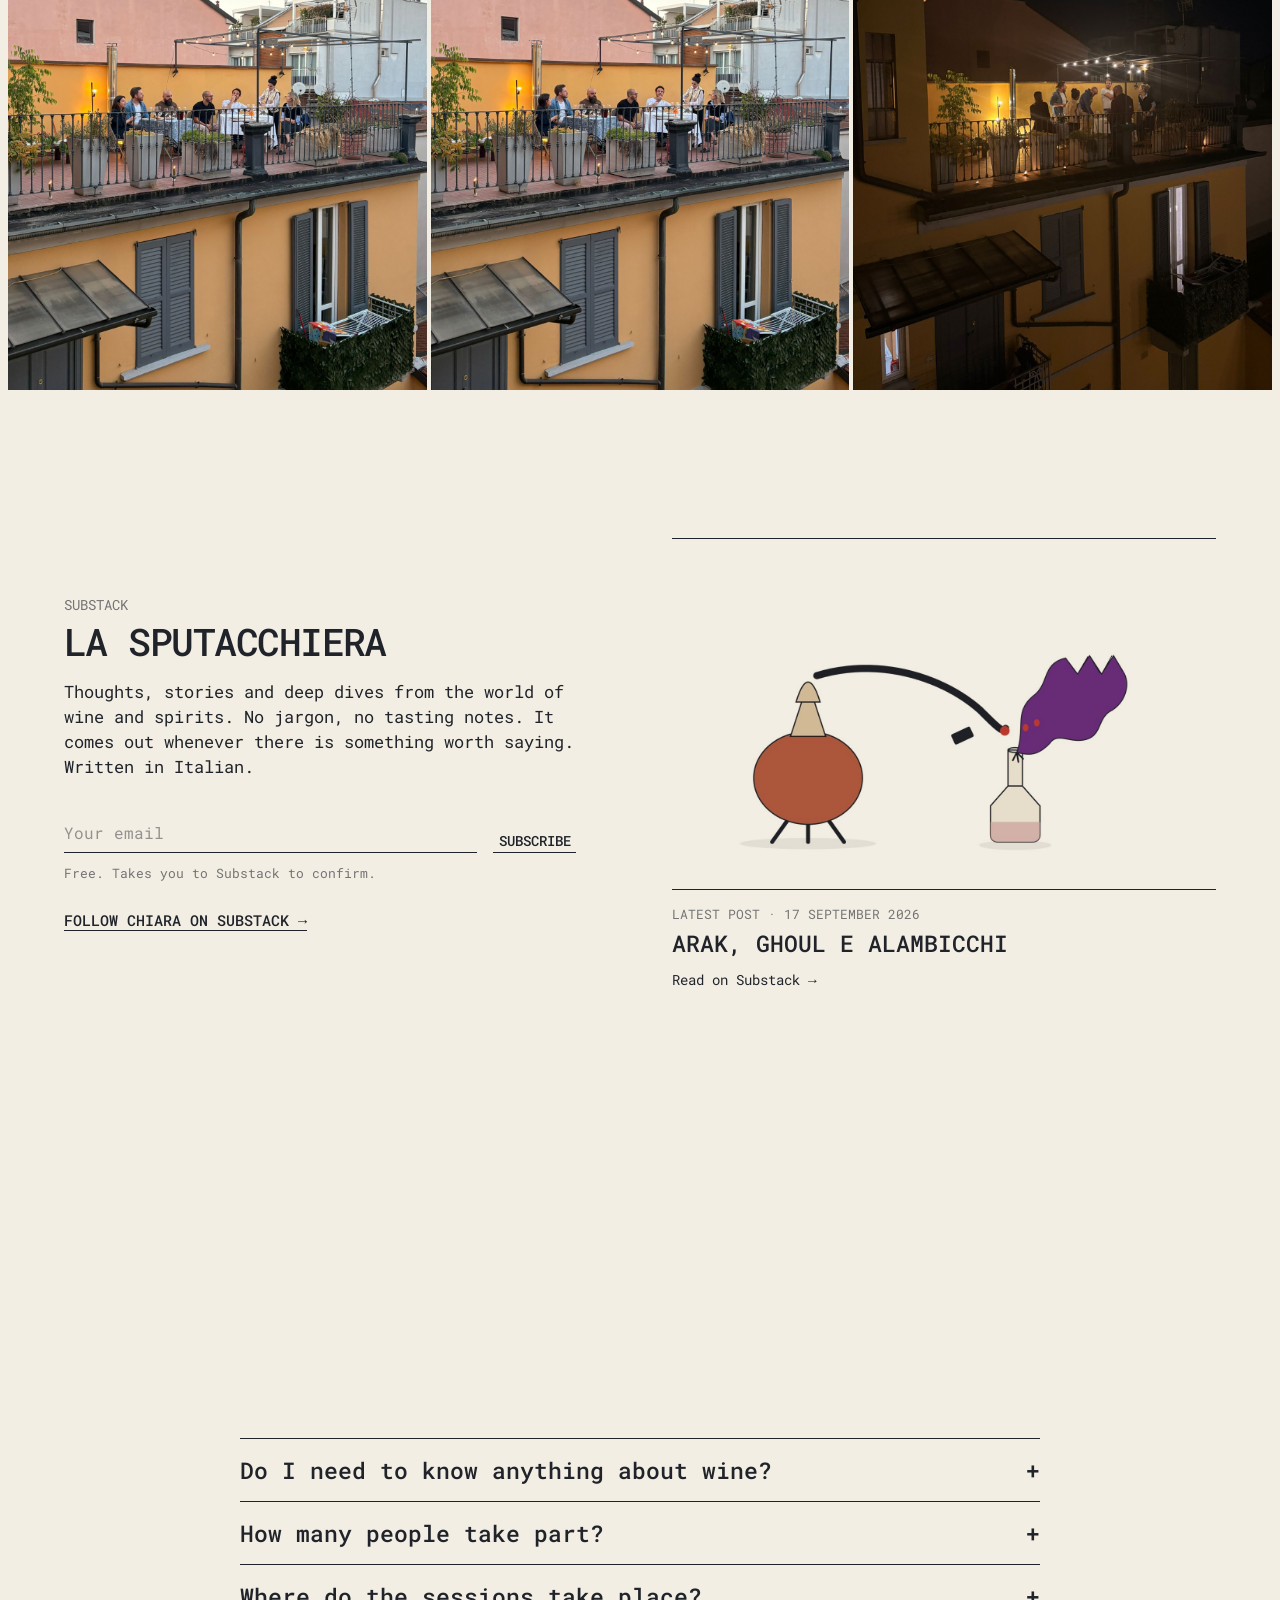
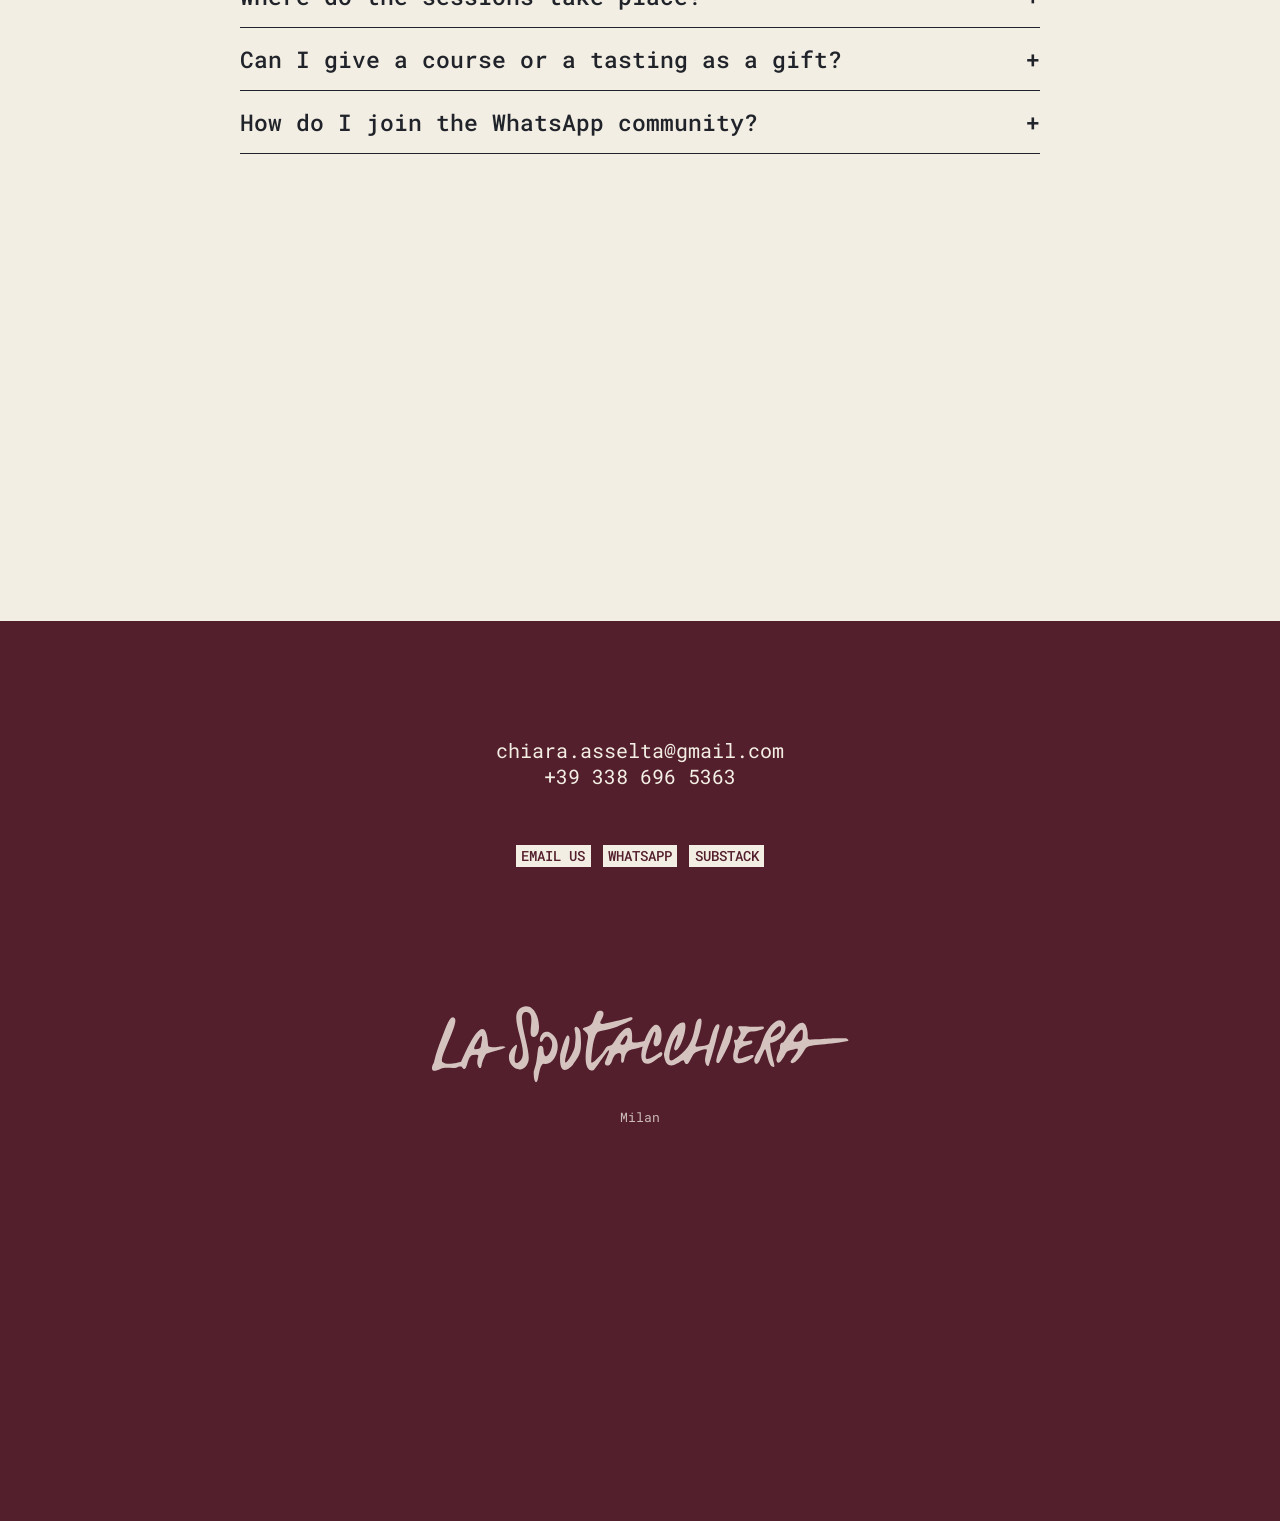
==== commit 3d284762: "Add courses page, newsletter and founder bio; refine layout - corsi.html: full course details from t" ====
--- a/index.html
+++ b/index.html
@@ -45,11 +45,16 @@
 
     <section id="corsi" class="section" data-label="label.corsi">
       <h2 class="visually-hidden" data-i18n="label.corsi"></h2>
-      <p class="body-text reveal" data-i18n="corsi.intro"></p>
-      <div class="cards reveal">
-        <article class="open"><h3><button type="button" class="card-head" aria-controls="corso-1"><span data-i18n="corsi.c1.t"></span></button></h3><p id="corso-1" data-i18n="corsi.c1.d"></p></article>
-        <article><h3><button type="button" class="card-head" aria-controls="corso-2"><span data-i18n="corsi.c2.t"></span></button></h3><p id="corso-2" data-i18n="corsi.c2.d"></p></article>
-        <article><h3><button type="button" class="card-head" aria-controls="corso-3"><span data-i18n="corsi.c3.t"></span></button></h3><p id="corso-3" data-i18n="corsi.c3.d"></p></article>
+      <p class="body-text reveal" data-i18n="corsi.teaser"></p>
+      <ol class="course-list reveal">
+        <li><a href="corsi.html#percorso-1"><span class="course-num">01</span><span data-i18n="corsi.c1.t"></span><span class="course-arrow" aria-hidden="true">→</span></a></li>
+        <li><a href="corsi.html#percorso-2"><span class="course-num">02</span><span data-i18n="corsi.c2.t"></span><span class="course-arrow" aria-hidden="true">→</span></a></li>
+        <li><a href="corsi.html#percorso-3"><span class="course-num">03</span><span data-i18n="corsi.c3.t"></span><span class="course-arrow" aria-hidden="true">→</span></a></li>
+        <li><a href="corsi.html#percorso-4"><span class="course-num">04</span><span data-i18n="corsi.sumisura.t"></span><span class="course-arrow" aria-hidden="true">→</span></a></li>
+        <li><a href="corsi.html#percorso-5"><span class="course-num">05</span><span data-i18n="corsi.regalo.t"></span><span class="course-arrow" aria-hidden="true">→</span></a></li>
+      </ol>
+      <div class="pills reveal">
+        <a class="pill" href="corsi.html" data-i18n="corsi.all"></a>
       </div>
       <div class="gallery reveal">
         <img src="assets/foto/presentazione-1.jpg" data-i18n-alt="alt.lezione1" alt="" style="--r:1.333" loading="lazy">
--- a/style.css
+++ b/style.css
@@ -138,7 +138,7 @@
 }
 .hero-text {
   font-size: clamp(1.1rem, min(2vw, 3.2vh), 1.75rem);
-  font-weight: 500;
+  font-weight: 400;
   line-height: 1.25;
   letter-spacing: 0;
   max-width: 60rem;
@@ -201,9 +201,8 @@
   grid-template-columns: repeat(3, 1fr);
   gap: clamp(1.5rem, 3vw, 3rem);
   max-width: 72rem;
-  margin: 0 auto clamp(2.5rem, 7vh, 4rem);
-  text-align: left;
-  counter-reset: card;
+  margin: 0 auto clamp(2rem, 5vh, 3rem);
+  text-align: left;
 }
 .cards article {
   border-top: 1px solid var(--ink);
@@ -239,6 +238,130 @@
   text-transform: uppercase;
 }
 .cards p { margin: 0; line-height: 1.45; font-size: 0.95rem; }
+
+/* label / value pairs: Durata, Sessioni, Quando, Dove, Partecipanti */
+.specs { margin: 0; }
+.specs { margin-top: 1.25rem; border-top: 1px solid rgba(32, 36, 42, 0.2); }
+/* desktop: details line up across the columns whatever the description length */
+/* the rest of each description waits behind "Leggi tutto" */
+/* inline "leggi tutto": the text simply continues, the link sits at its end */
+.more-toggle {
+  font: inherit;
+  font-size: 0.8em;
+  text-transform: uppercase;
+  color: inherit;
+  background: none;
+  border: 0;
+  padding: 0;
+  cursor: pointer;
+  opacity: 0.6;
+  text-decoration: underline;
+  text-underline-offset: 3px;
+  white-space: nowrap;
+}
+.more-toggle .when-open,
+.cards article.more-open .more-toggle .when-closed { display: none; }
+.cards article.more-open .more-toggle .when-open { display: inline; }
+.cards .more { display: none; }
+.cards article.more-open .more { display: inline; }
+@media (hover: hover) { .more-toggle:hover { color: var(--cinnabar-red); opacity: 1; } }
+
+@media (min-width: 641px) {
+  /* title, text and details each share one row across the three columns, so they stay aligned */
+  .cards article { display: grid; grid-row: span 3; grid-template-rows: subgrid; row-gap: 0; }
+  .cards-extra article { grid-row: span 2; }
+  .cards-extra .card-body .lead { grid-row: 2; }
+  .card-body { display: contents; }
+  /* order: title, duration/sessions, then the text, which is last so opening it moves nothing else */
+  .cards h3 { grid-row: 1; }
+  .card-body .specs { grid-row: 2; }
+  .card-body .lead { grid-row: 3; margin: 0; }
+  /* duration and sessions on one quiet line, no table rules */
+  .card-body .specs { border: 0; margin: 0 0 0.9rem; display: flex; flex-wrap: wrap; gap: 0.25rem 1.25rem; align-self: start; }
+  .card-body .specs div { display: block; border: 0; padding: 0; font-size: 0.85rem; line-height: 1.45; }
+  .card-body .specs dt { color: var(--cinnabar-red); opacity: 1 !important; font-weight: 500; display: inline; margin-right: 0.5rem; }
+  .card-body .specs dd { font-weight: 500; display: inline; }
+}
+.specs div { display: grid; grid-template-columns: 7.5rem 1fr; gap: 0.75rem; padding: 0.5rem 0; }
+.specs div { border-bottom: 1px solid rgba(32, 36, 42, 0.2); font-size: 0.9rem; }
+.specs dt { color: var(--cinnabar-red); opacity: 1 !important; font-weight: 500; text-transform: uppercase; font-size: 0.8rem; opacity: 0.6; padding-top: 0.1em; }
+.specs dd { font-weight: 500; margin: 0; line-height: 1.4; }
+
+.corsi-page { counter-reset: card; }
+/* liquid logo at the top of inner pages: same scroll spin as the homepage hero */
+.page-intro {
+  min-height: 100vh;
+  min-height: 100svh;
+  display: flex;
+  align-items: center;
+  justify-content: center;
+  padding: 0 !important;
+}
+.page-intro { flex-direction: column; padding-left: var(--margin) !important; padding-right: var(--margin) !important; }
+.page-logo { width: clamp(130px, min(16vw, 24vh), 220px); margin: 0 0 clamp(2rem, 6vh, 3.5rem); }
+.page-intro-text { margin-bottom: 0; }
+.corsi-page .cards article { scroll-margin-top: 6rem; } /* links from the homepage land below the label */
+
+/* homepage: just the course names, each pointing to the courses page */
+.course-list {
+  list-style: none;
+  padding: 0;
+  max-width: 40rem;
+  margin: 0 auto 2rem;
+  text-align: left;
+  border-top: 1px solid var(--ink);
+}
+.course-list li { border-bottom: 1px solid var(--ink); }
+.course-list a {
+  display: flex;
+  align-items: baseline;
+  gap: 1rem;
+  padding: 0.9rem 0;
+  font-size: clamp(1rem, 1.4vw, 1.15rem);
+  font-weight: 500;
+  text-transform: uppercase;
+}
+.course-num { font-size: 0.8rem; font-weight: 400; opacity: 0.6; }
+.course-arrow { margin-left: auto; font-weight: 400; opacity: 0.5; transition: transform 0.25s ease; }
+@media (hover: hover) {
+  .course-list a:hover { color: var(--cinnabar-red); }
+  .course-list a:hover .course-arrow { opacity: 1; transform: translateX(4px); }
+}
+/* small group labels: "Percorsi" / "Oppure" */
+.cards-kicker {
+  max-width: 72rem;
+  margin: 0 auto 0.6rem;
+  text-align: left;
+  font-size: 0.8rem;
+  text-transform: uppercase;
+  opacity: 0.6;
+}
+
+/* shared details (Quando / Dove / Partecipanti): a small framed strip, labels in the accent colour */
+.course-meta {
+  display: grid;
+  grid-template-columns: repeat(3, minmax(0, 1fr));
+  gap: 0.75rem clamp(1.5rem, 3vw, 3rem);
+  max-width: 72rem;
+  margin: 0 auto clamp(2.5rem, 6vh, 3.5rem);
+  padding: 0.25rem 0;
+  text-align: left;
+  font-size: 0.95rem;
+  line-height: 1.45;
+}
+.course-meta > span { display: flex; flex-direction: column; gap: 0.3rem; }
+.course-meta b { font-weight: 500; font-size: 0.8rem; text-transform: uppercase; color: var(--cinnabar-red); }
+.course-meta b + span { font-weight: 500; }
+
+/* notes: one short line under the courses */
+.course-notes {
+  max-width: 72rem;
+  margin: 0 auto clamp(2.5rem, 7vh, 4rem);
+  font-size: 0.85rem;
+  line-height: 1.5;
+  opacity: 0.7;
+  text-wrap: balance;
+}
 
 /* ---------- Collaborazioni: one line of capitals, slash-separated ---------- */
 .tags {
@@ -364,7 +487,6 @@
   width: 100%;
   aspect-ratio: 1400 / 906;
   object-fit: cover;
-  mix-blend-mode: multiply; /* the illustration's white background becomes the page ivory */
   border-top: 1px solid var(--ink);
   border-bottom: 1px solid var(--ink);
 }
@@ -452,6 +574,7 @@
 @media (max-width: 640px) {
   /* Corsi: a short list, tap a title to open its description (same as the FAQ) */
   .cards { grid-template-columns: 1fr; gap: 0; border-bottom: 1px solid var(--ink); }
+  .cards-kicker { margin-bottom: 0.4rem; }
   .cards h3 { margin: 0; }
   .card-head {
     display: flex;
@@ -470,15 +593,39 @@
   }
   .cards article { padding-top: 0; }
   .cards article.open .card-head::after { transform: rotate(45deg); }
-  .cards article p { display: none; padding: 0 0 1.25rem calc(1.2 * 0.875rem + 1rem); }
-  .cards article.open p { display: block; }
+  .cards .card-body { display: none; padding: 0 0 1.25rem calc(1.2 * 0.875rem + 1rem); }
+  .cards article.open .card-body { display: flex; flex-direction: column; }
+  /* phones: tapping the title already opens everything, so the full text shows straight away */
+  .cards .more { display: inline; }
+  .more-toggle { display: none; }
+  .cards-full .card-body { display: flex; flex-direction: column; }
+  .cards-full .card-head { cursor: default; pointer-events: none; }
+  .cards-full .card-head::after { content: none; }
+  .course-meta { grid-template-columns: 1fr; gap: 0; padding: 0; }
+  .course-meta > span { display: grid; grid-template-columns: 7.5rem 1fr; gap: 0.75rem; flex-direction: row; padding: 0.7rem 0; }
+  .course-meta > span + span { border-top: 1px solid rgba(32, 36, 42, 0.2); }
+  .course-meta b { padding-top: 0.15em; }
+  .specs div { grid-template-columns: 6.5rem 1fr; }
+  .card-head { align-items: flex-start; }
+  .card-head span { flex: 1; }
 
   /* tighter text blocks */
-  .section { padding-top: 4.5rem; padding-bottom: 0.5rem; }
+  /* phones: text sits 20px from the screen edges; photos stay (almost) edge to edge */
+  :root { --pad: 1.25rem; }
+  .section {
+    padding: 5.5rem max(var(--pad), env(safe-area-inset-right)) 2rem max(var(--pad), env(safe-area-inset-left));
+  }
+  .topbar {
+    padding-left: max(var(--pad), env(safe-area-inset-left));
+    padding-right: max(var(--pad), env(safe-area-inset-right));
+  }
+  .section .gallery { margin-left: calc(var(--margin) - var(--pad)); margin-right: calc(var(--margin) - var(--pad)); }
   .hero { padding-top: 0; }
   /* sized so "Milano, home-based, piccoli gruppi." always fits on one line (mono: 0.6em per letter) */
-  .hero-text { font-size: min(1.1rem, 4.25vw); line-height: 1.4; text-wrap: pretty; }
+  .hero-text { font-size: min(1.1rem, 4.05vw); line-height: 1.4; text-wrap: pretty; }
   .liquid-logo { width: clamp(96px, 28vw, 130px); }
+  .page-logo { width: clamp(130px, 40vw, 170px); }
+  .page-intro { padding-left: var(--pad) !important; padding-right: var(--pad) !important; }
   .body-text { font-size: 0.95rem; line-height: 1.45; margin-bottom: 2rem; }
 
   .about-grid { grid-template-columns: 1fr; }
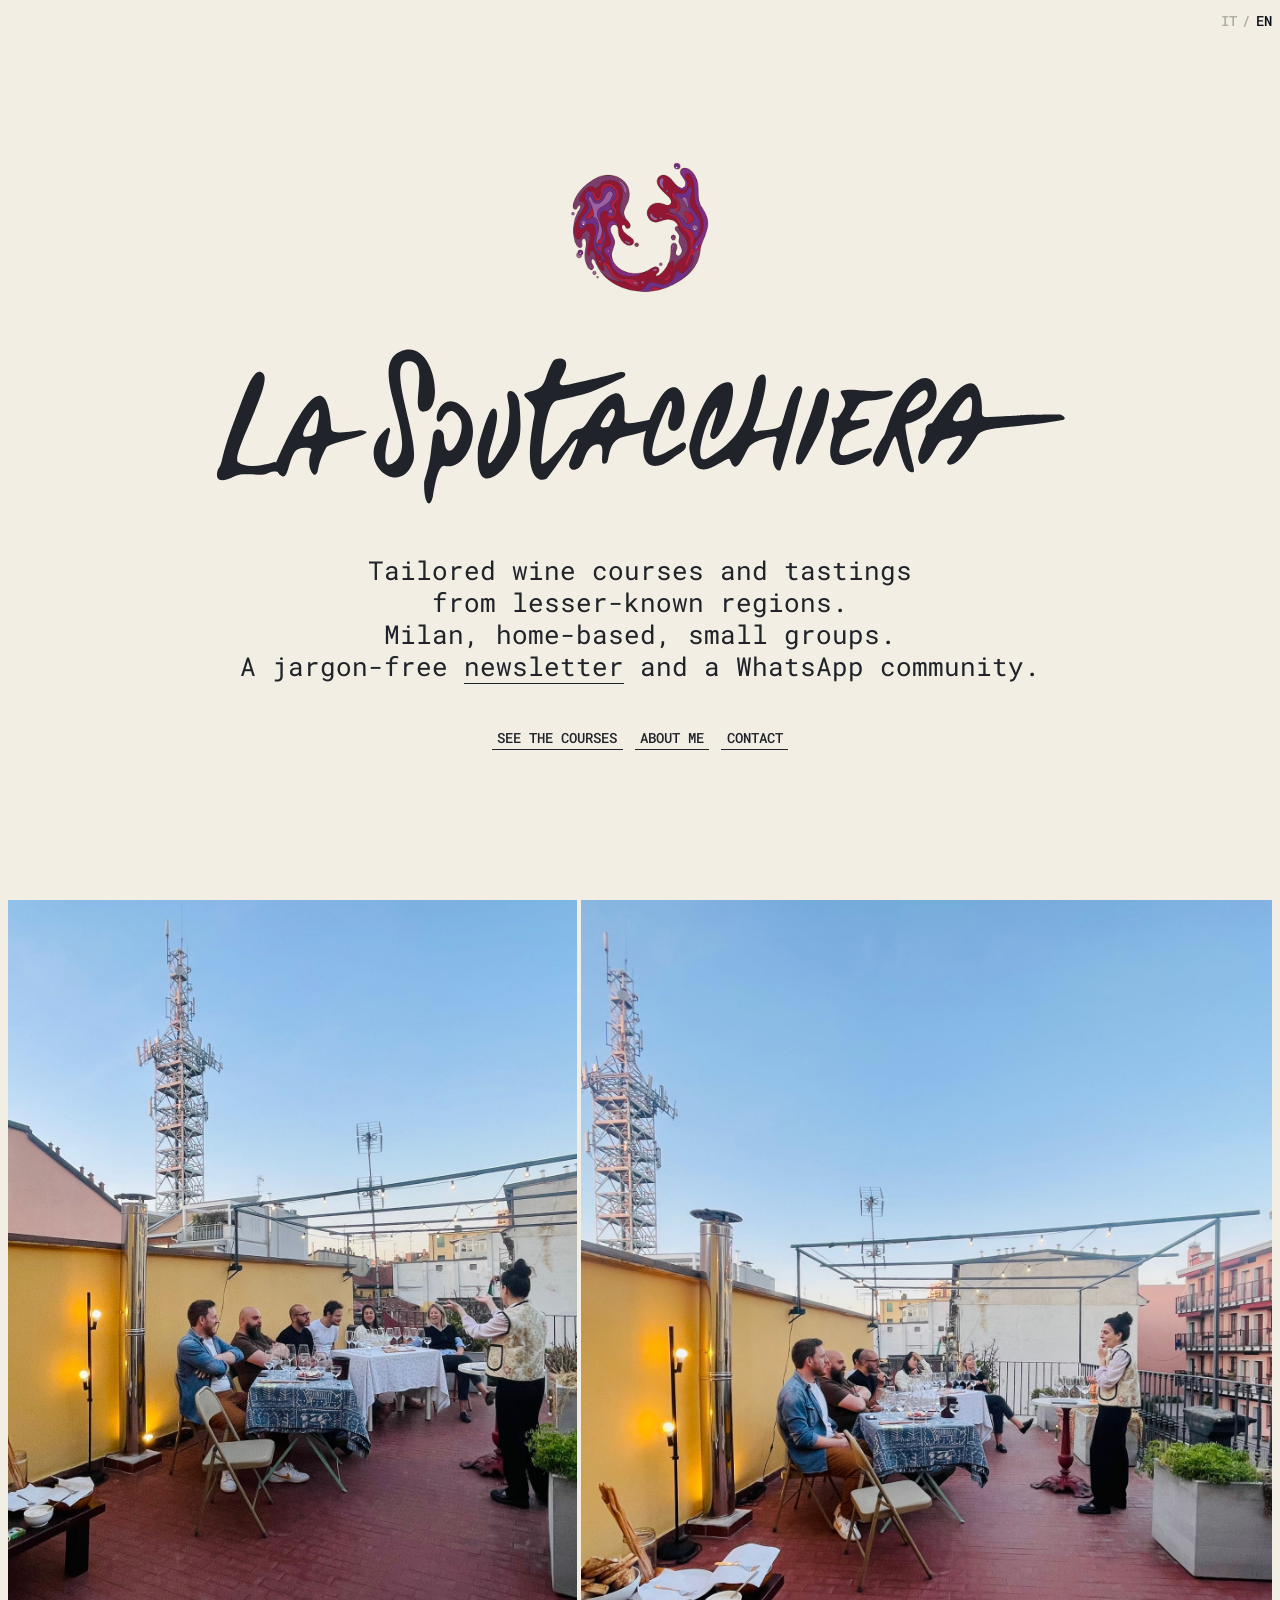
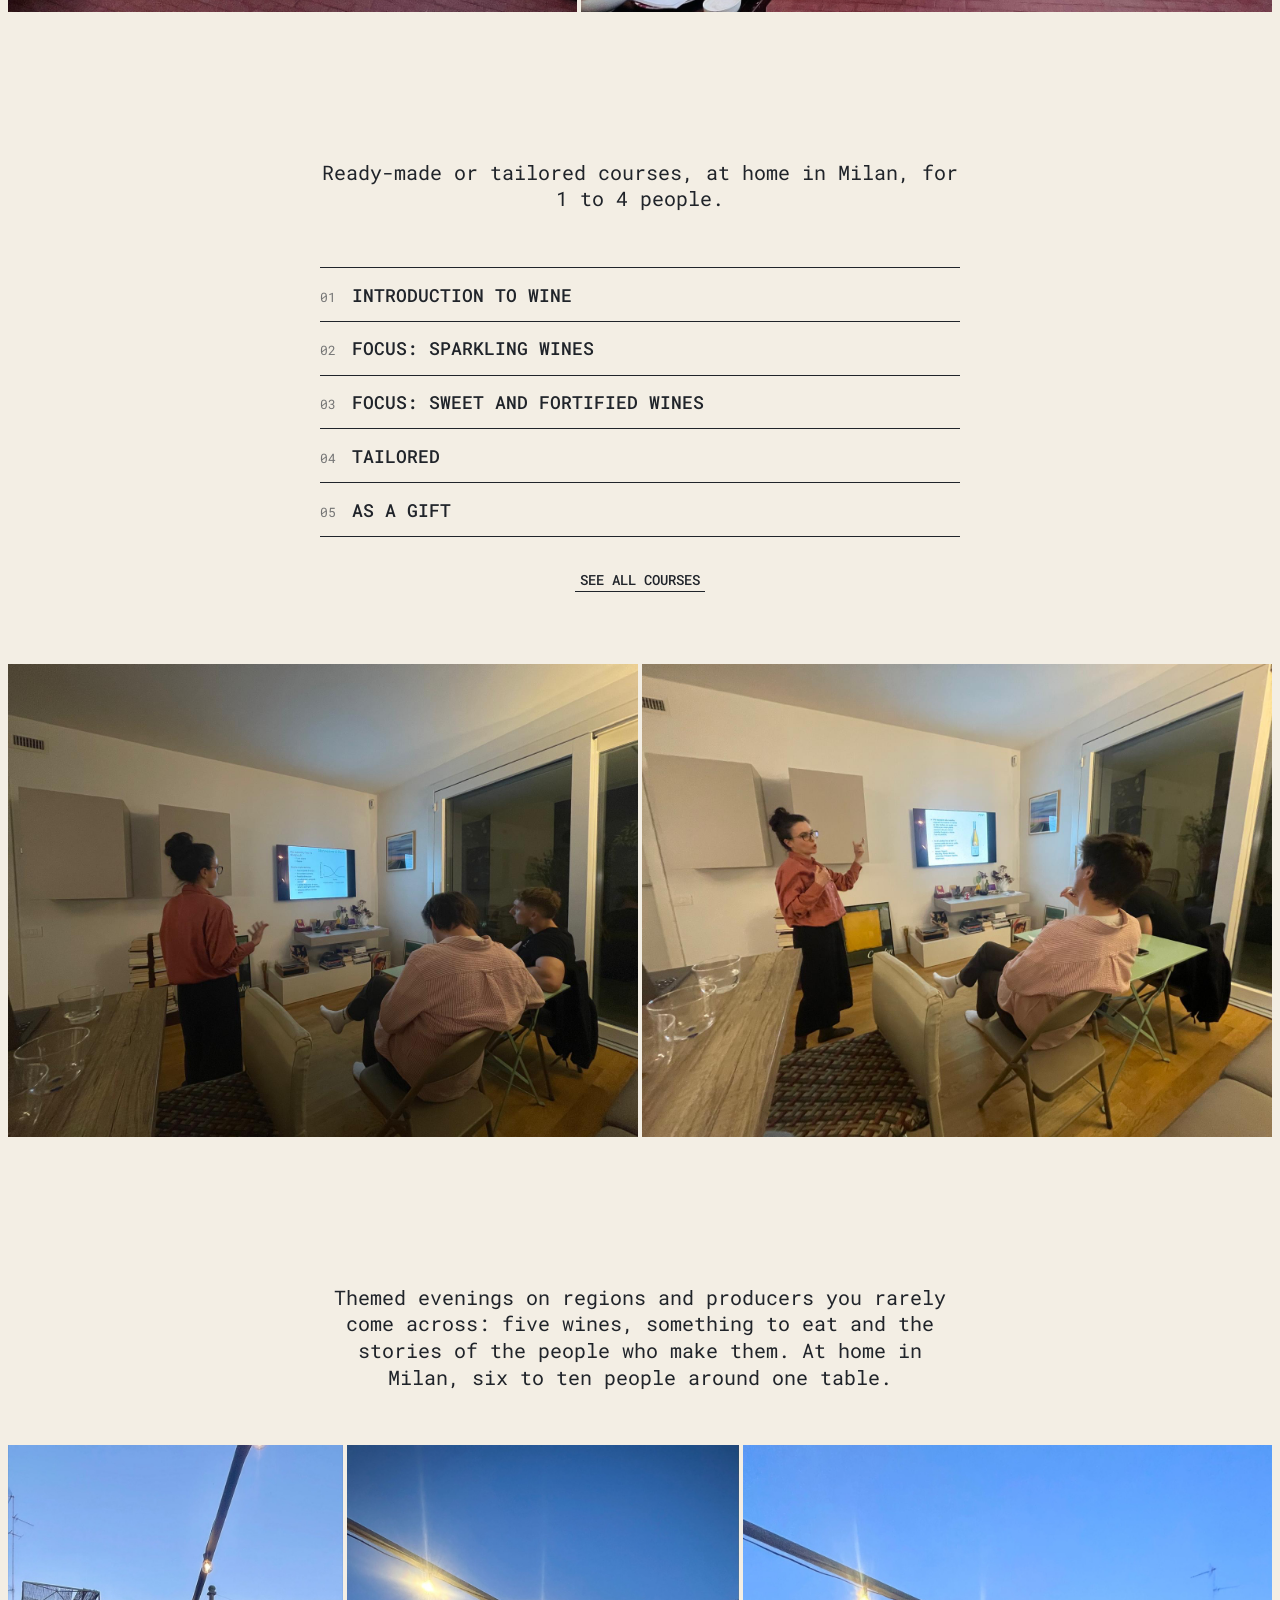
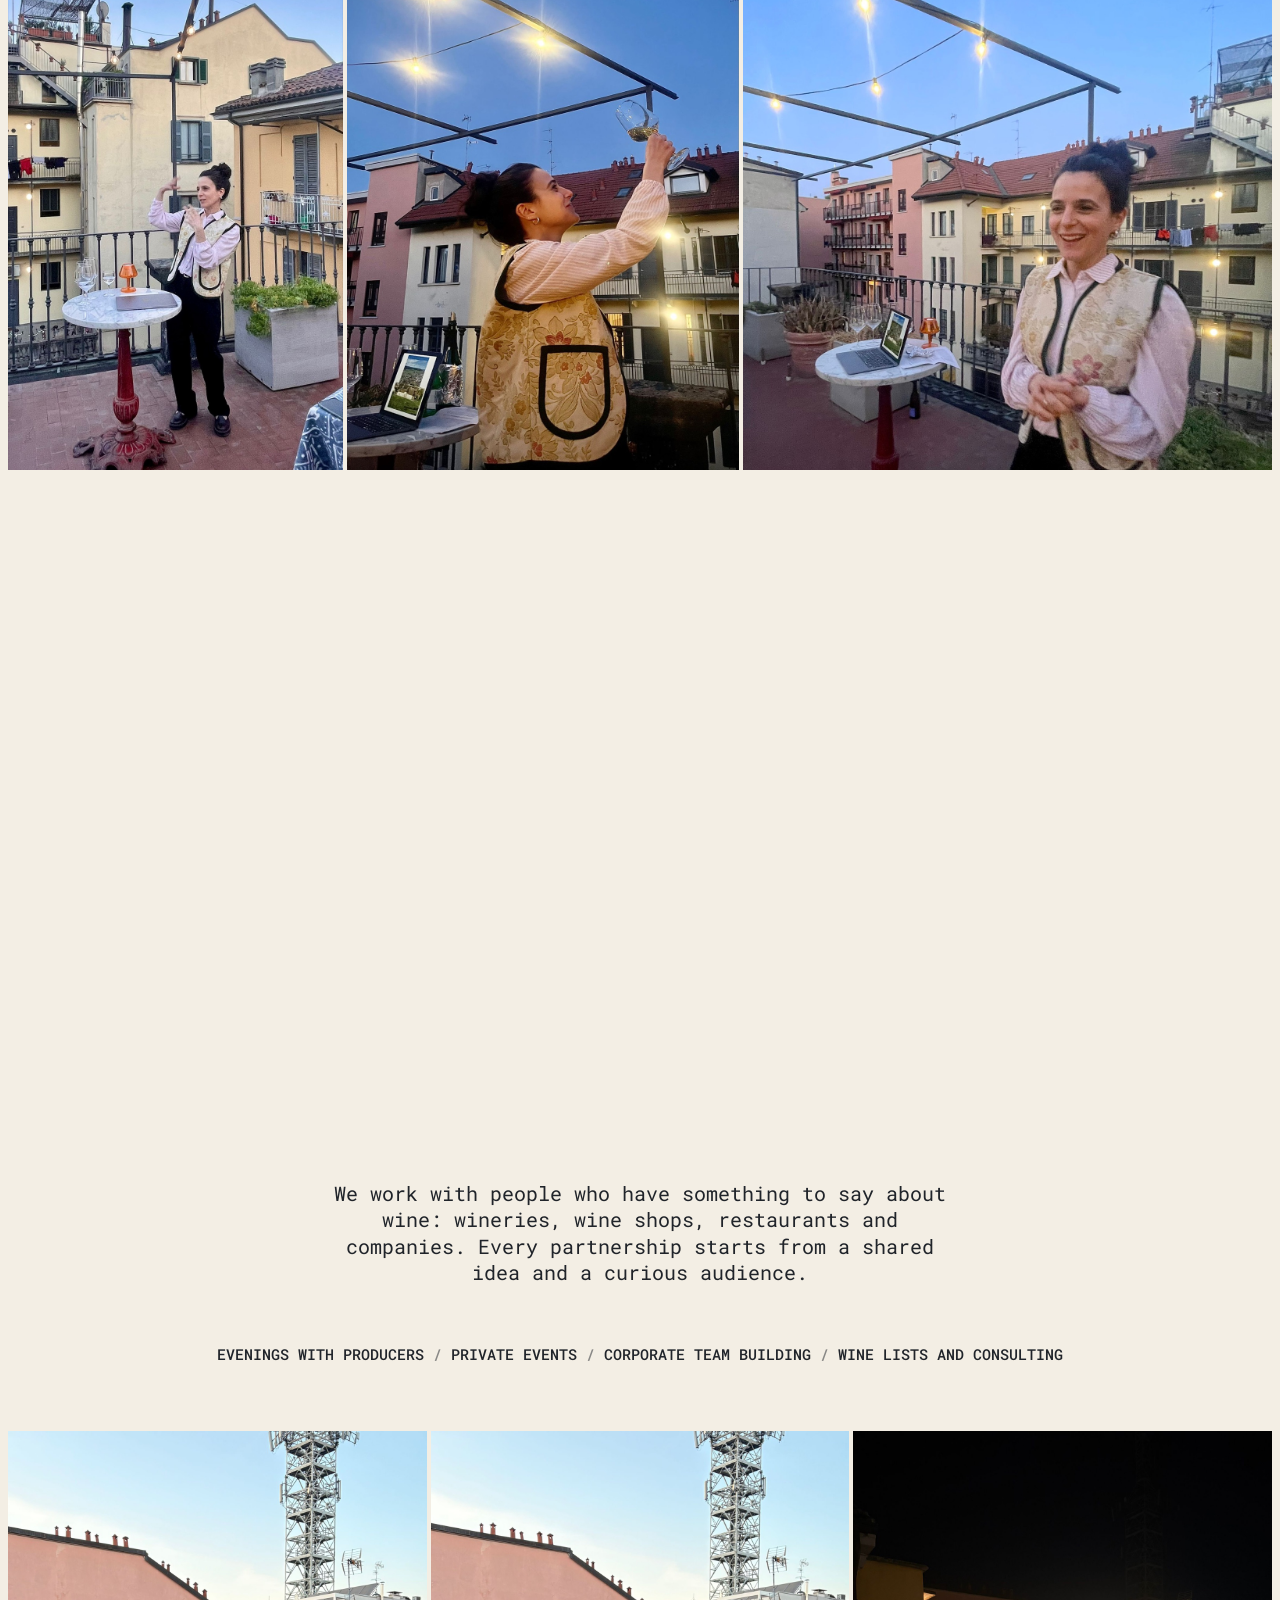
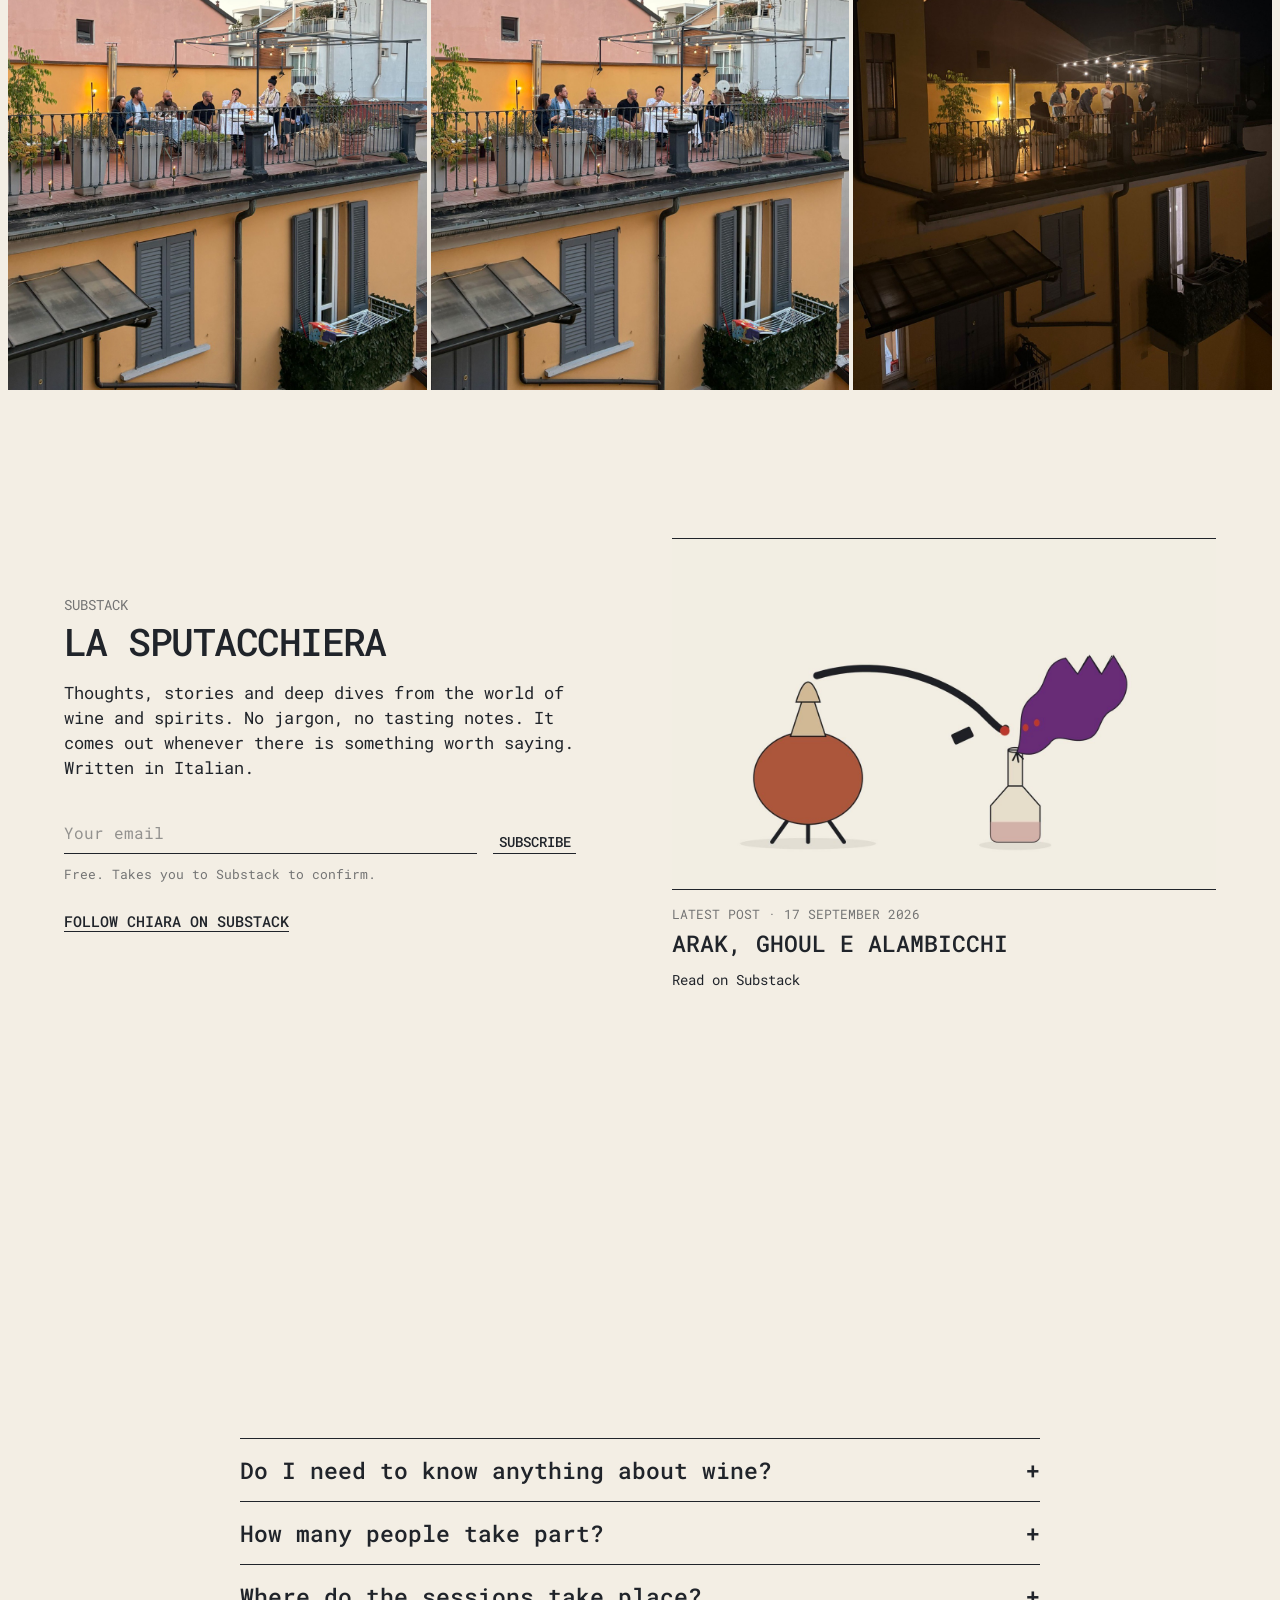
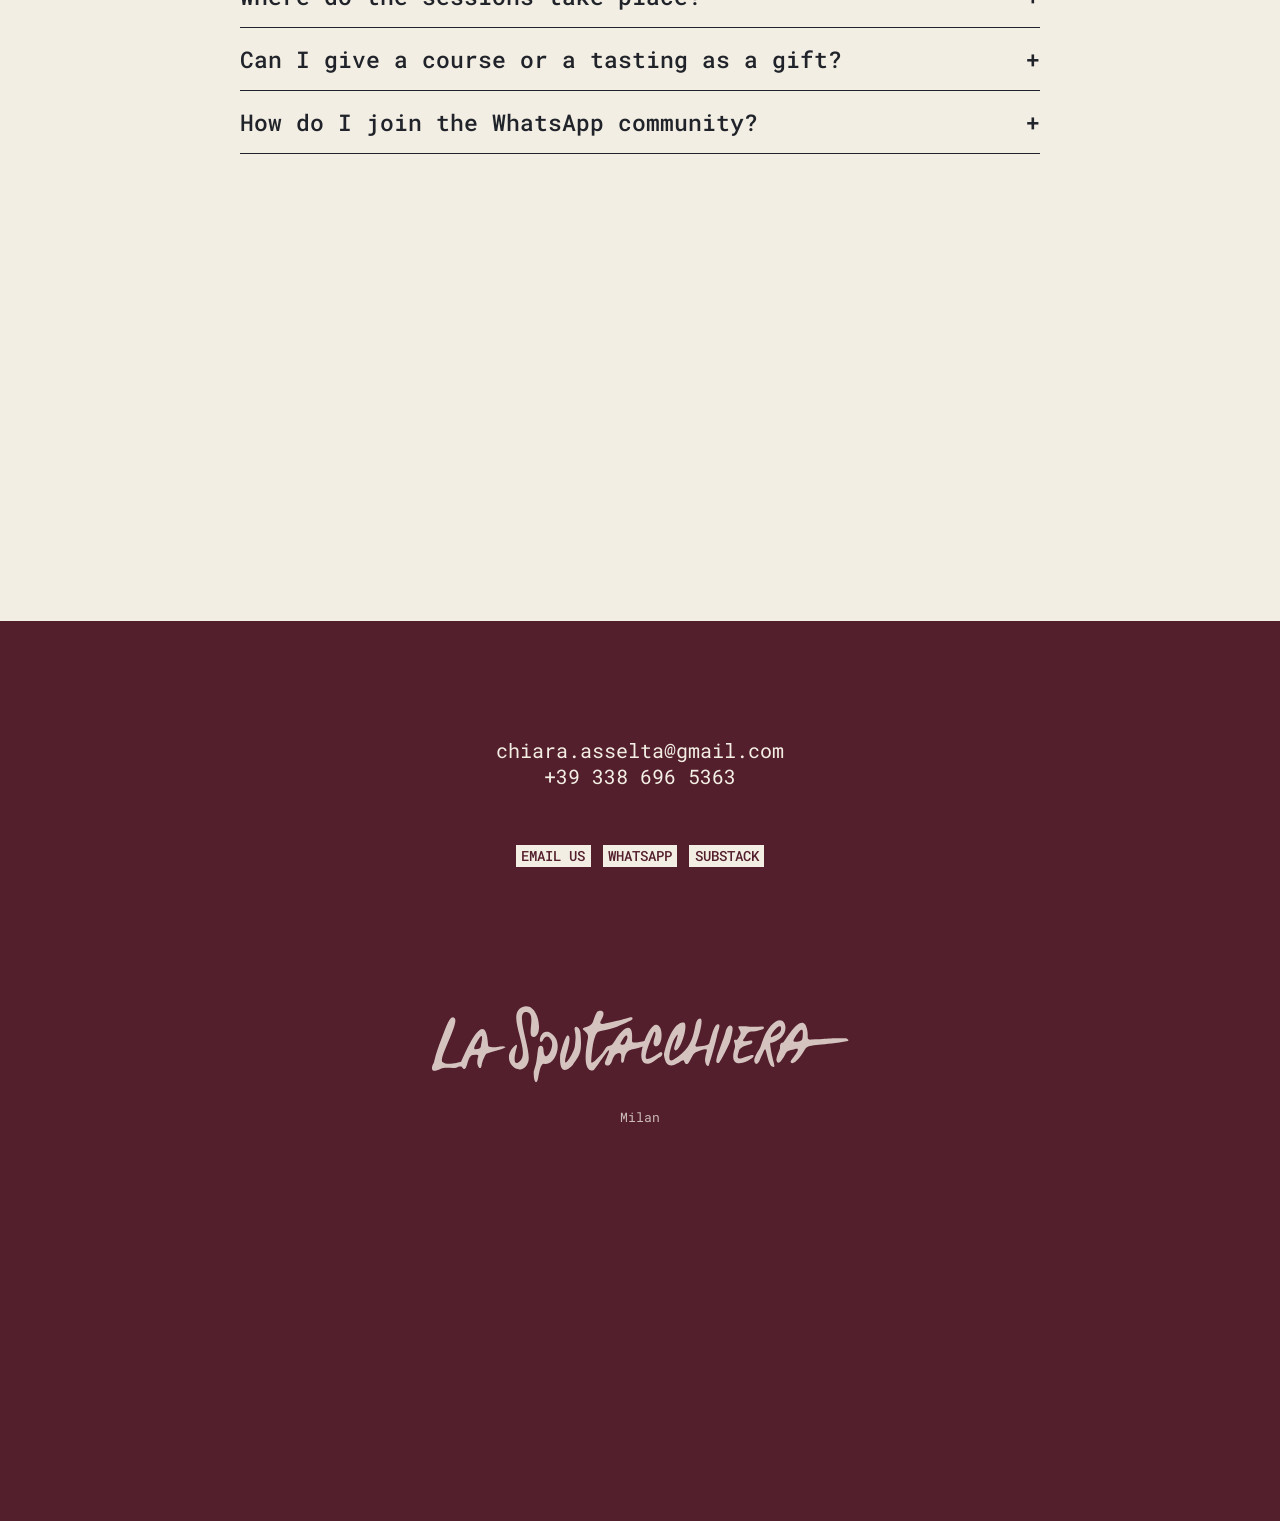
==== commit 29e8385d: "Add Home links on inner pages, remove arrows, roomier mobile newsletter - corsi.html / chi-sono.html" ====
--- a/index.html
+++ b/index.html
@@ -47,11 +47,11 @@
       <h2 class="visually-hidden" data-i18n="label.corsi"></h2>
       <p class="body-text reveal" data-i18n="corsi.teaser"></p>
       <ol class="course-list reveal">
-        <li><a href="corsi.html#percorso-1"><span class="course-num">01</span><span data-i18n="corsi.c1.t"></span><span class="course-arrow" aria-hidden="true">→</span></a></li>
-        <li><a href="corsi.html#percorso-2"><span class="course-num">02</span><span data-i18n="corsi.c2.t"></span><span class="course-arrow" aria-hidden="true">→</span></a></li>
-        <li><a href="corsi.html#percorso-3"><span class="course-num">03</span><span data-i18n="corsi.c3.t"></span><span class="course-arrow" aria-hidden="true">→</span></a></li>
-        <li><a href="corsi.html#percorso-4"><span class="course-num">04</span><span data-i18n="corsi.sumisura.t"></span><span class="course-arrow" aria-hidden="true">→</span></a></li>
-        <li><a href="corsi.html#percorso-5"><span class="course-num">05</span><span data-i18n="corsi.regalo.t"></span><span class="course-arrow" aria-hidden="true">→</span></a></li>
+        <li><a href="corsi.html#percorso-1"><span class="course-num">01</span><span data-i18n="corsi.c1.t"></span></a></li>
+        <li><a href="corsi.html#percorso-2"><span class="course-num">02</span><span data-i18n="corsi.c2.t"></span></a></li>
+        <li><a href="corsi.html#percorso-3"><span class="course-num">03</span><span data-i18n="corsi.c3.t"></span></a></li>
+        <li><a href="corsi.html#percorso-4"><span class="course-num">04</span><span data-i18n="corsi.sumisura.t"></span></a></li>
+        <li><a href="corsi.html#percorso-5"><span class="course-num">05</span><span data-i18n="corsi.regalo.t"></span></a></li>
       </ol>
       <div class="pills reveal">
         <a class="pill" href="corsi.html" data-i18n="corsi.all"></a>
--- a/style.css
+++ b/style.css
@@ -79,6 +79,18 @@
 }
 .label-track span { display: block; height: 1em; white-space: nowrap; }
 
+/* Inner pages: a small "Home" next to the language switch */
+.topbar-right { display: flex; align-items: flex-start; gap: 1.5rem; }
+.back-home {
+  font-size: 0.875rem;
+  font-weight: 500;
+  line-height: 1;
+  text-transform: uppercase;
+  padding-top: 0.35rem;
+  white-space: nowrap;
+}
+@media (hover: hover) { .back-home:hover { opacity: 0.6; } }
+
 /* Language switch: small, the inactive language is dimmed */
 .lang-switch {
   display: flex;
@@ -322,10 +334,8 @@
   text-transform: uppercase;
 }
 .course-num { font-size: 0.8rem; font-weight: 400; opacity: 0.6; }
-.course-arrow { margin-left: auto; font-weight: 400; opacity: 0.5; transition: transform 0.25s ease; }
 @media (hover: hover) {
   .course-list a:hover { color: var(--cinnabar-red); }
-  .course-list a:hover .course-arrow { opacity: 1; transform: translateX(4px); }
 }
 /* small group labels: "Percorsi" / "Oppure" */
 .cards-kicker {
@@ -630,17 +640,18 @@
 
   .about-grid { grid-template-columns: 1fr; }
   /* Newsletter on phones: compact, the latest post becomes one quiet row */
-  .nl-grid { grid-template-columns: 1fr; gap: 1.75rem; }
-  .nl-name { margin-bottom: 0.9rem; }
-  .nl-desc { margin-bottom: 1.5rem; }
-  .nl-note { margin: 0.6rem 0 1rem; }
+  .nl-grid { grid-template-columns: 1fr; gap: 2.75rem; }
+  .nl-kicker { margin-bottom: 0.6rem; }
+  .nl-name { margin-bottom: 1.25rem; }
+  .nl-desc { margin-bottom: 2.25rem; line-height: 1.55; }
+  .nl-note { margin: 0.85rem 0 1.75rem; }
   .nl-post {
     display: grid;
     grid-template-columns: 4.5rem 1fr;
     column-gap: 1rem;
     align-items: center;
     border-top: 1px solid var(--ink);
-    padding-top: 1rem;
+    padding-top: 1.5rem;
   }
   .nl-post picture { grid-row: 1 / span 3; }
   .nl-post img {
@@ -670,6 +681,8 @@
   .lang-switch { padding-top: 0; gap: 0; align-items: center; }
   .lang-switch button { padding: 0.9rem 0.5rem; margin: -0.55rem 0; }
   .lang-switch button:last-child { padding-right: 0; }
+  .topbar-right { align-items: center; gap: 0.75rem; }
+  .back-home { padding: 0.9rem 0.25rem; margin: -0.55rem 0; }
   .pills { gap: 1rem; }
   .pill { padding: 0.85em 0.9em; }
   .contact-info { line-height: 1.2; }
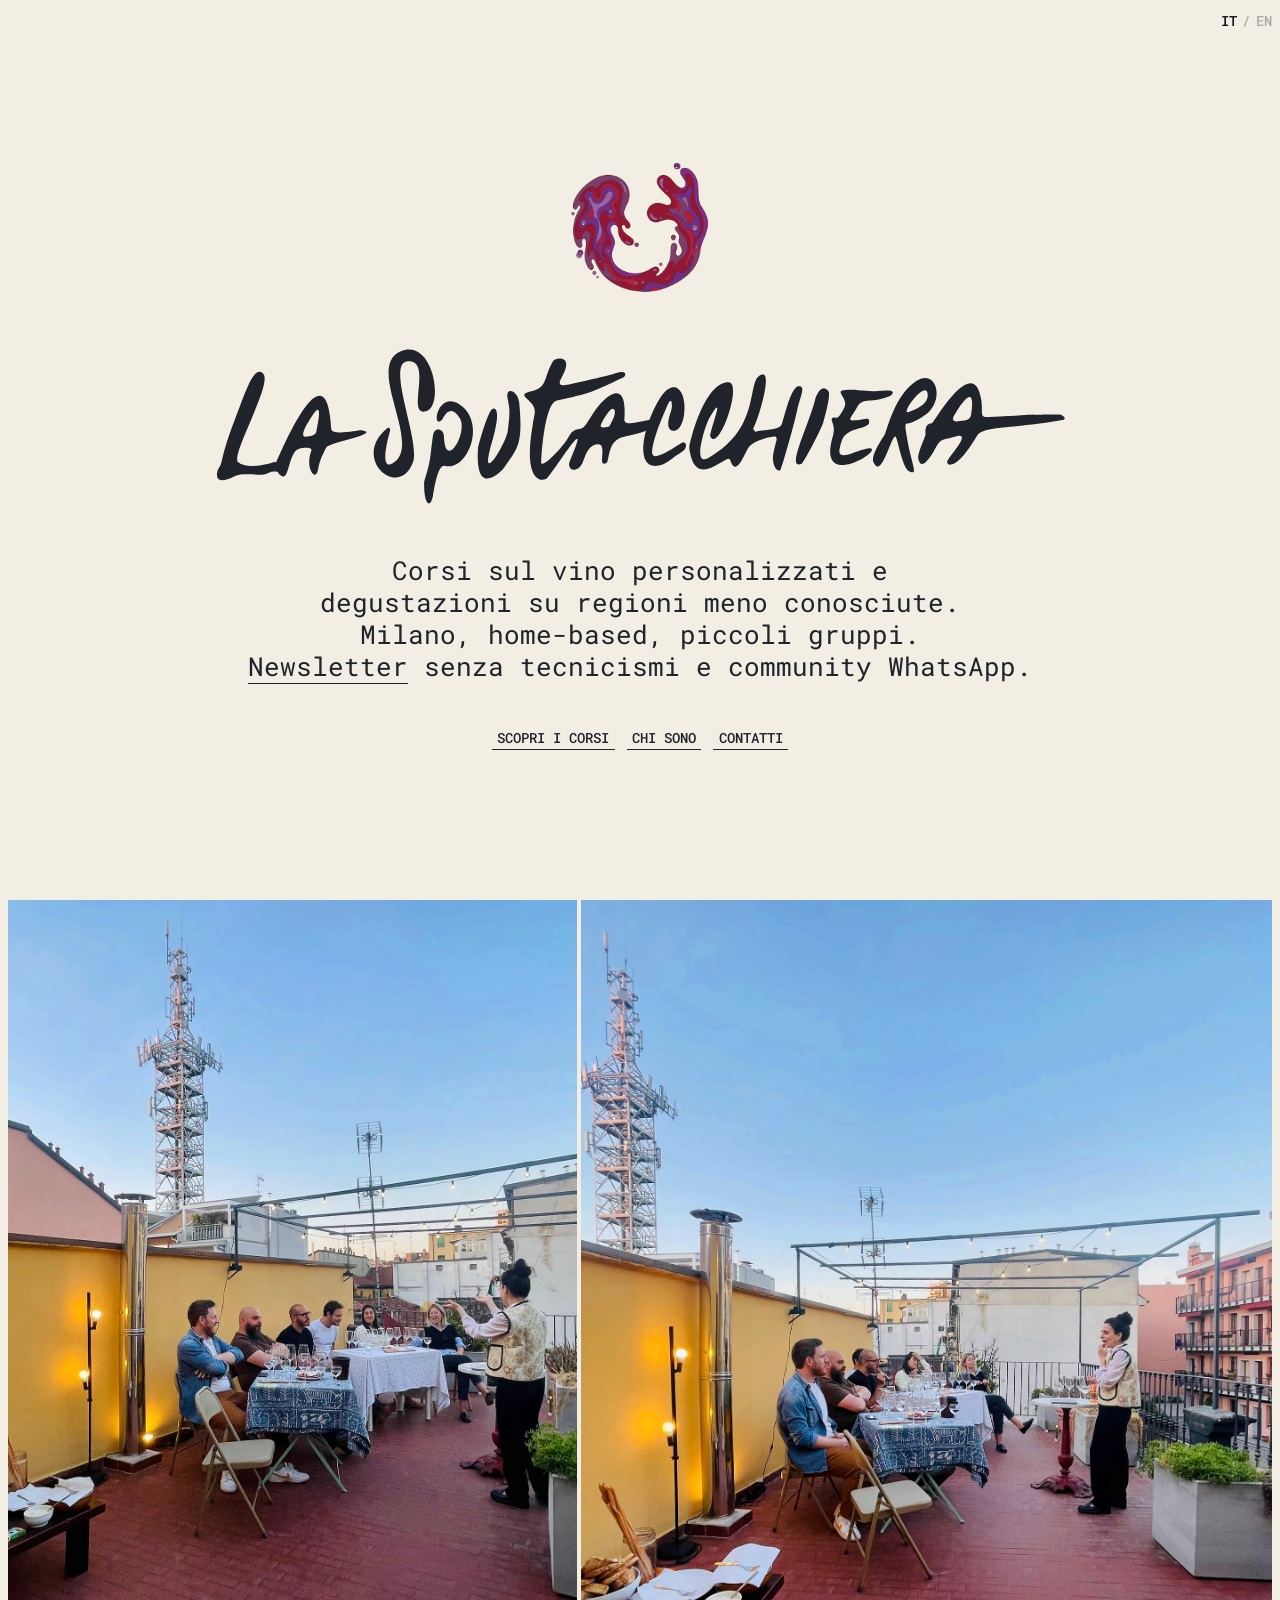
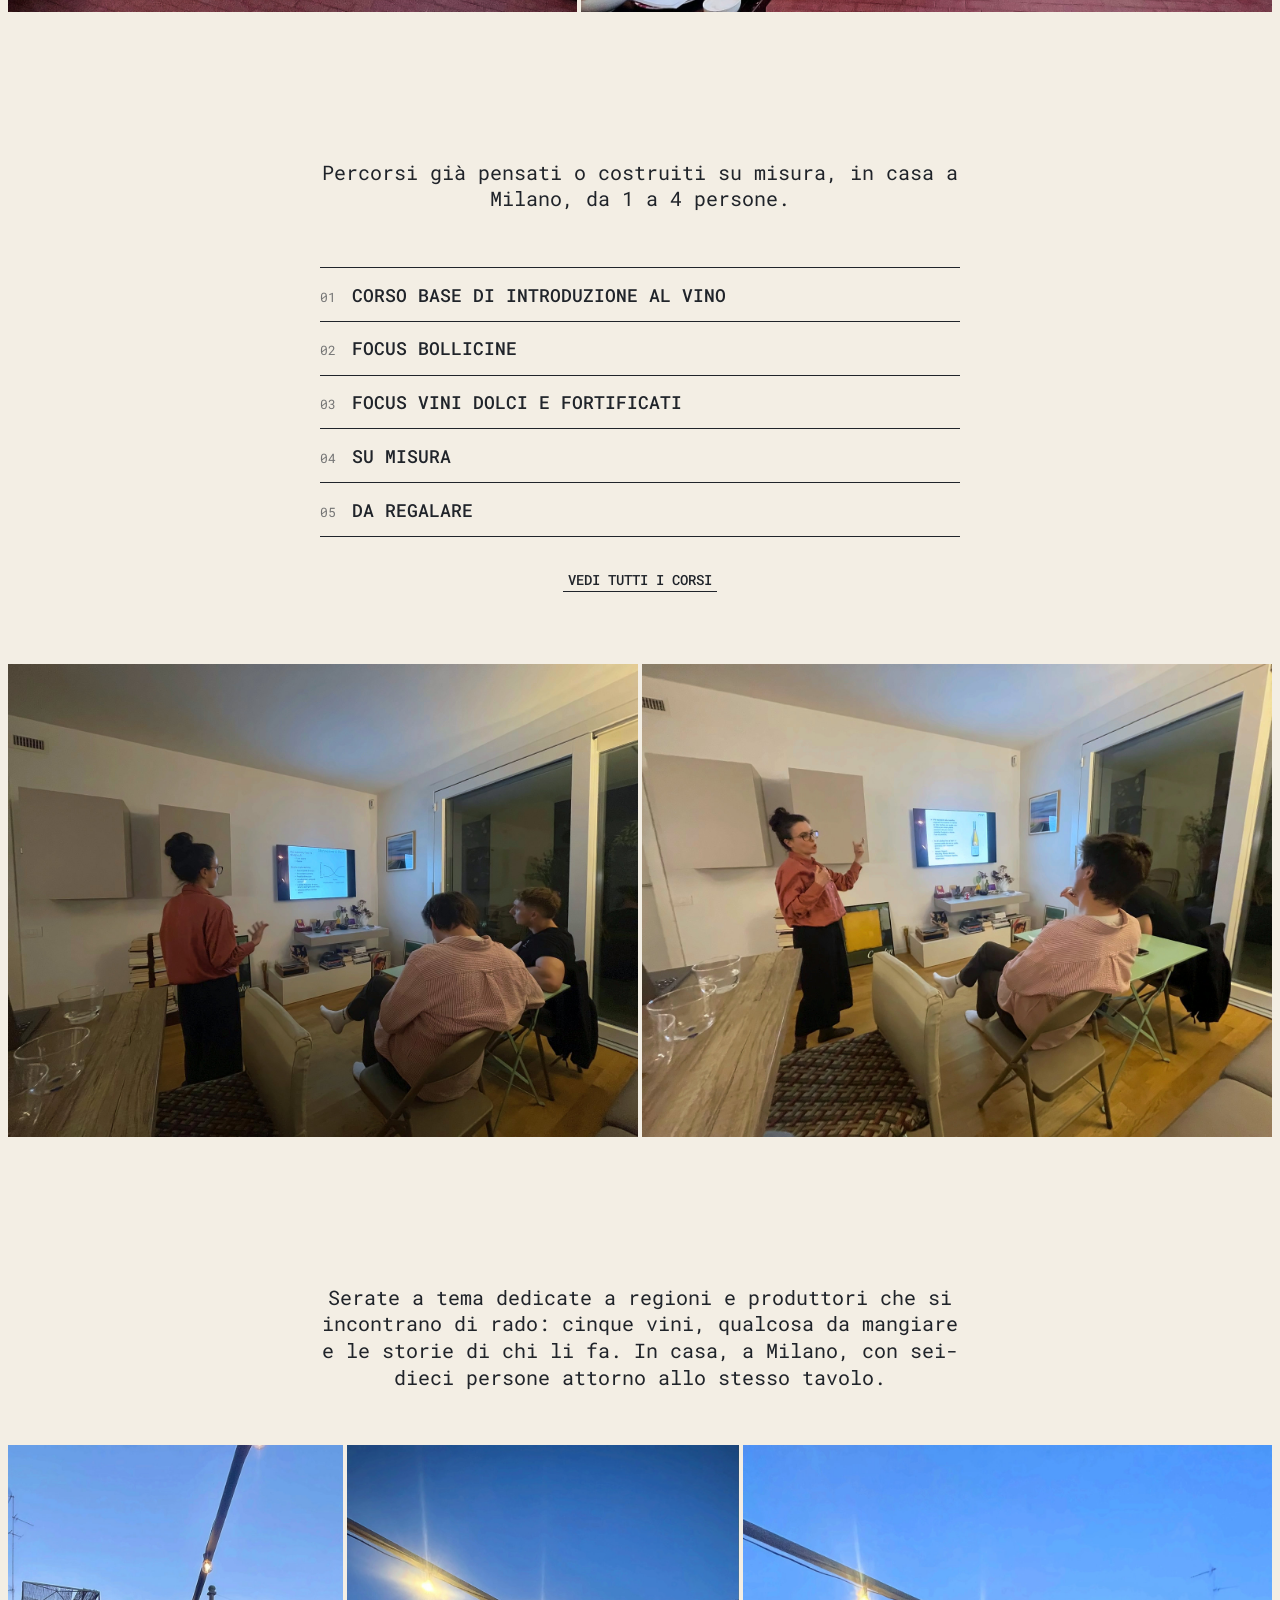
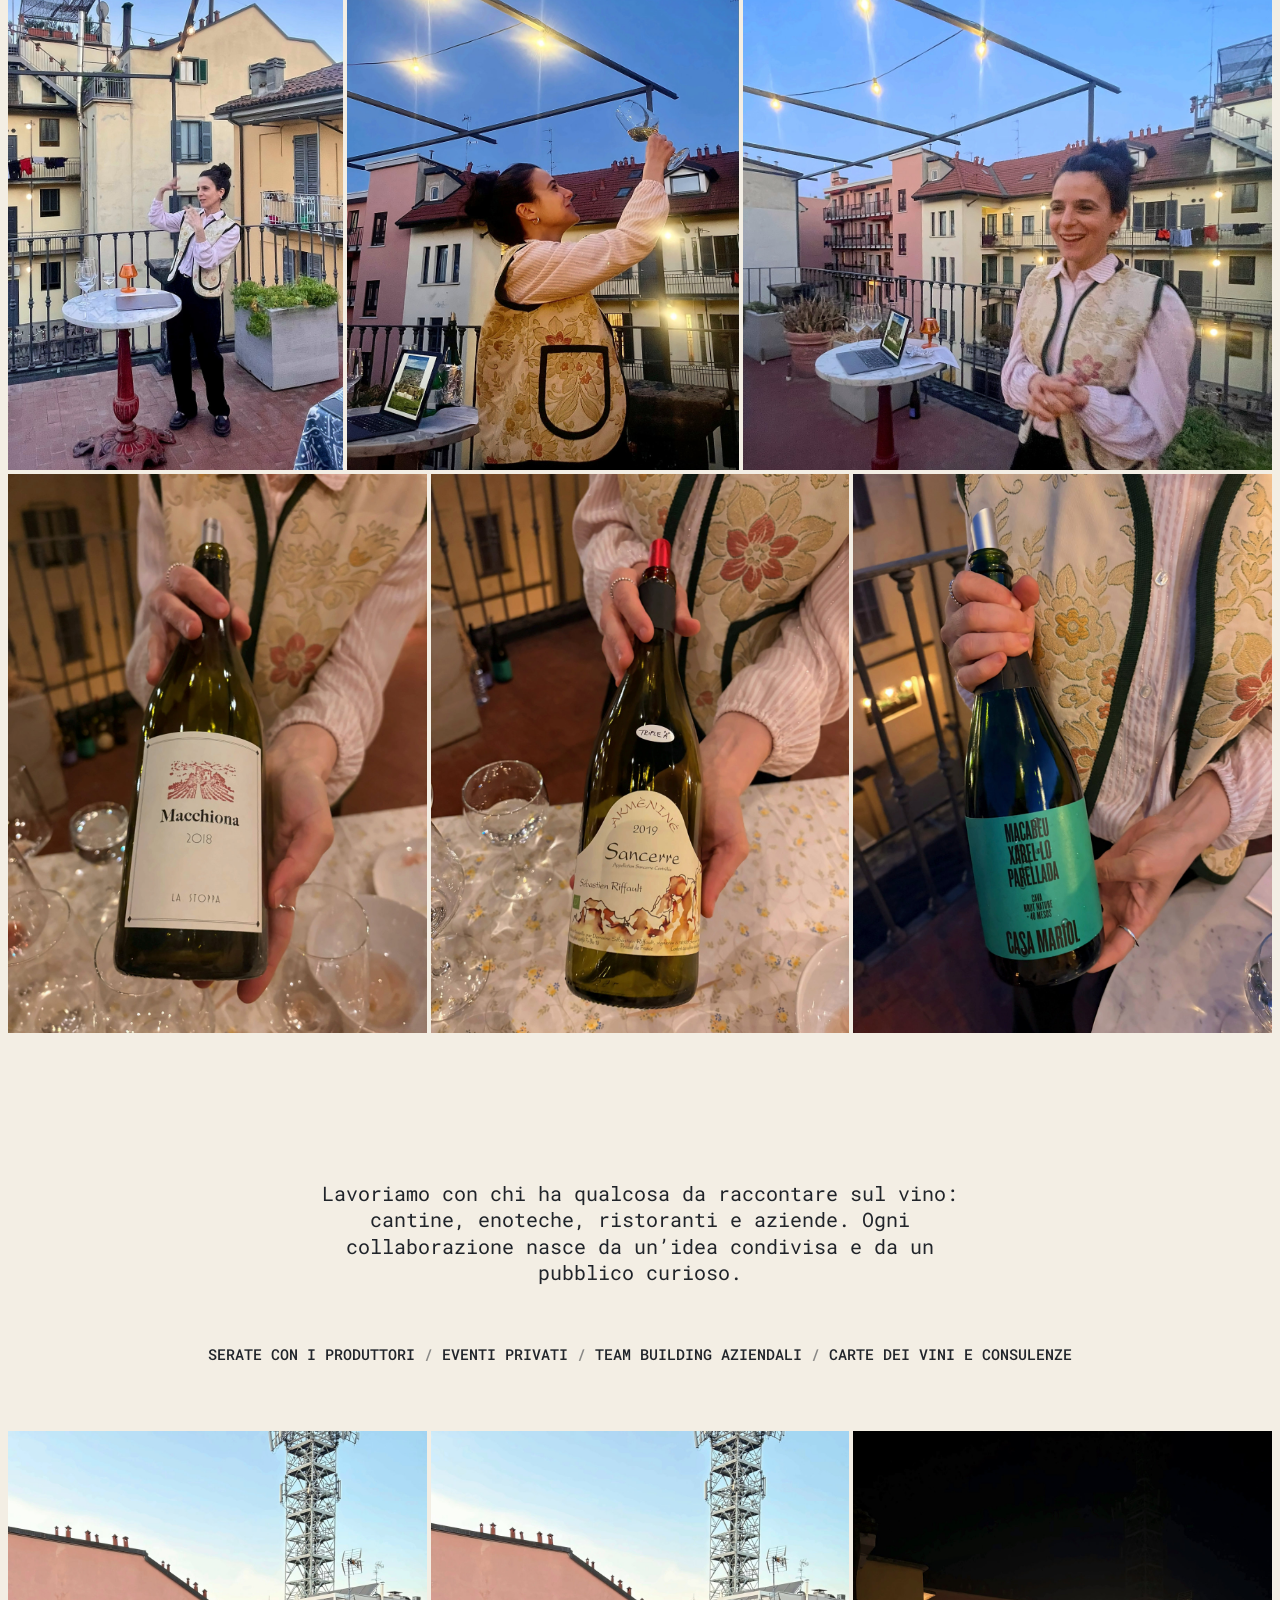
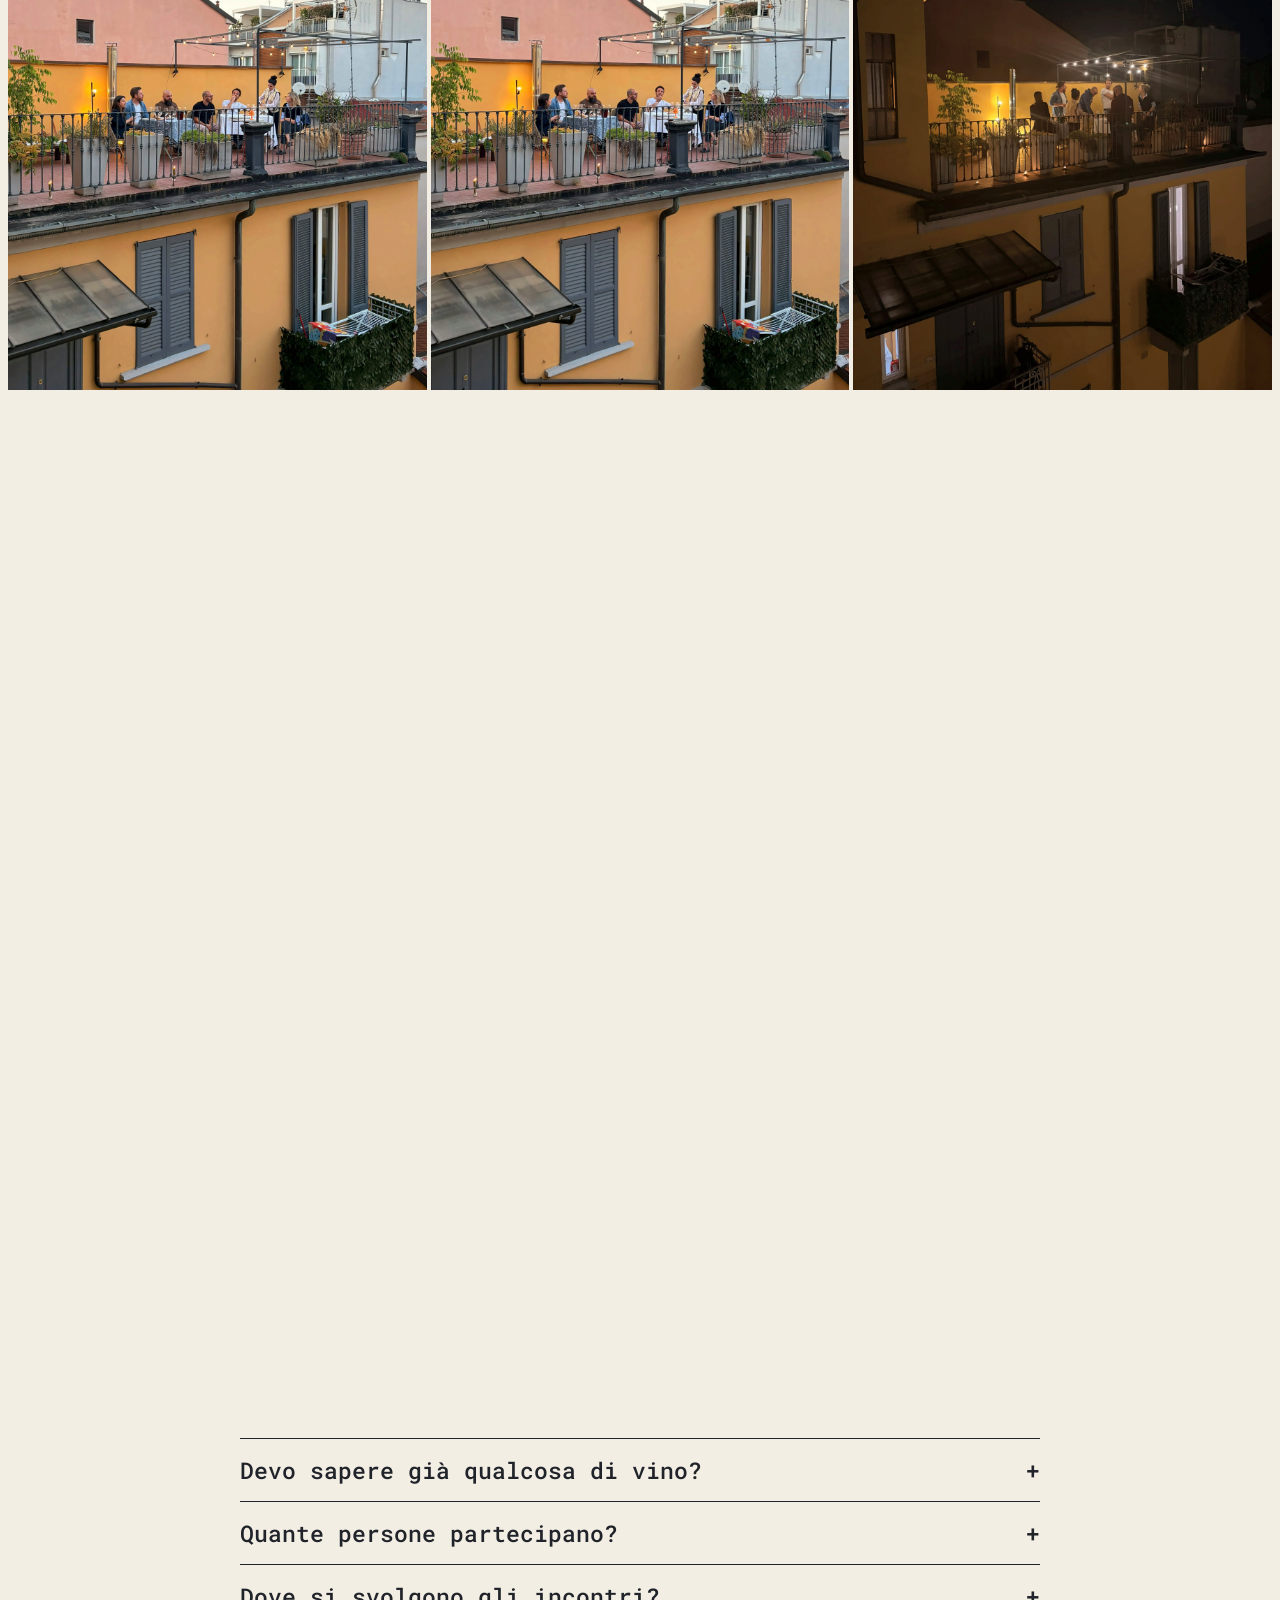
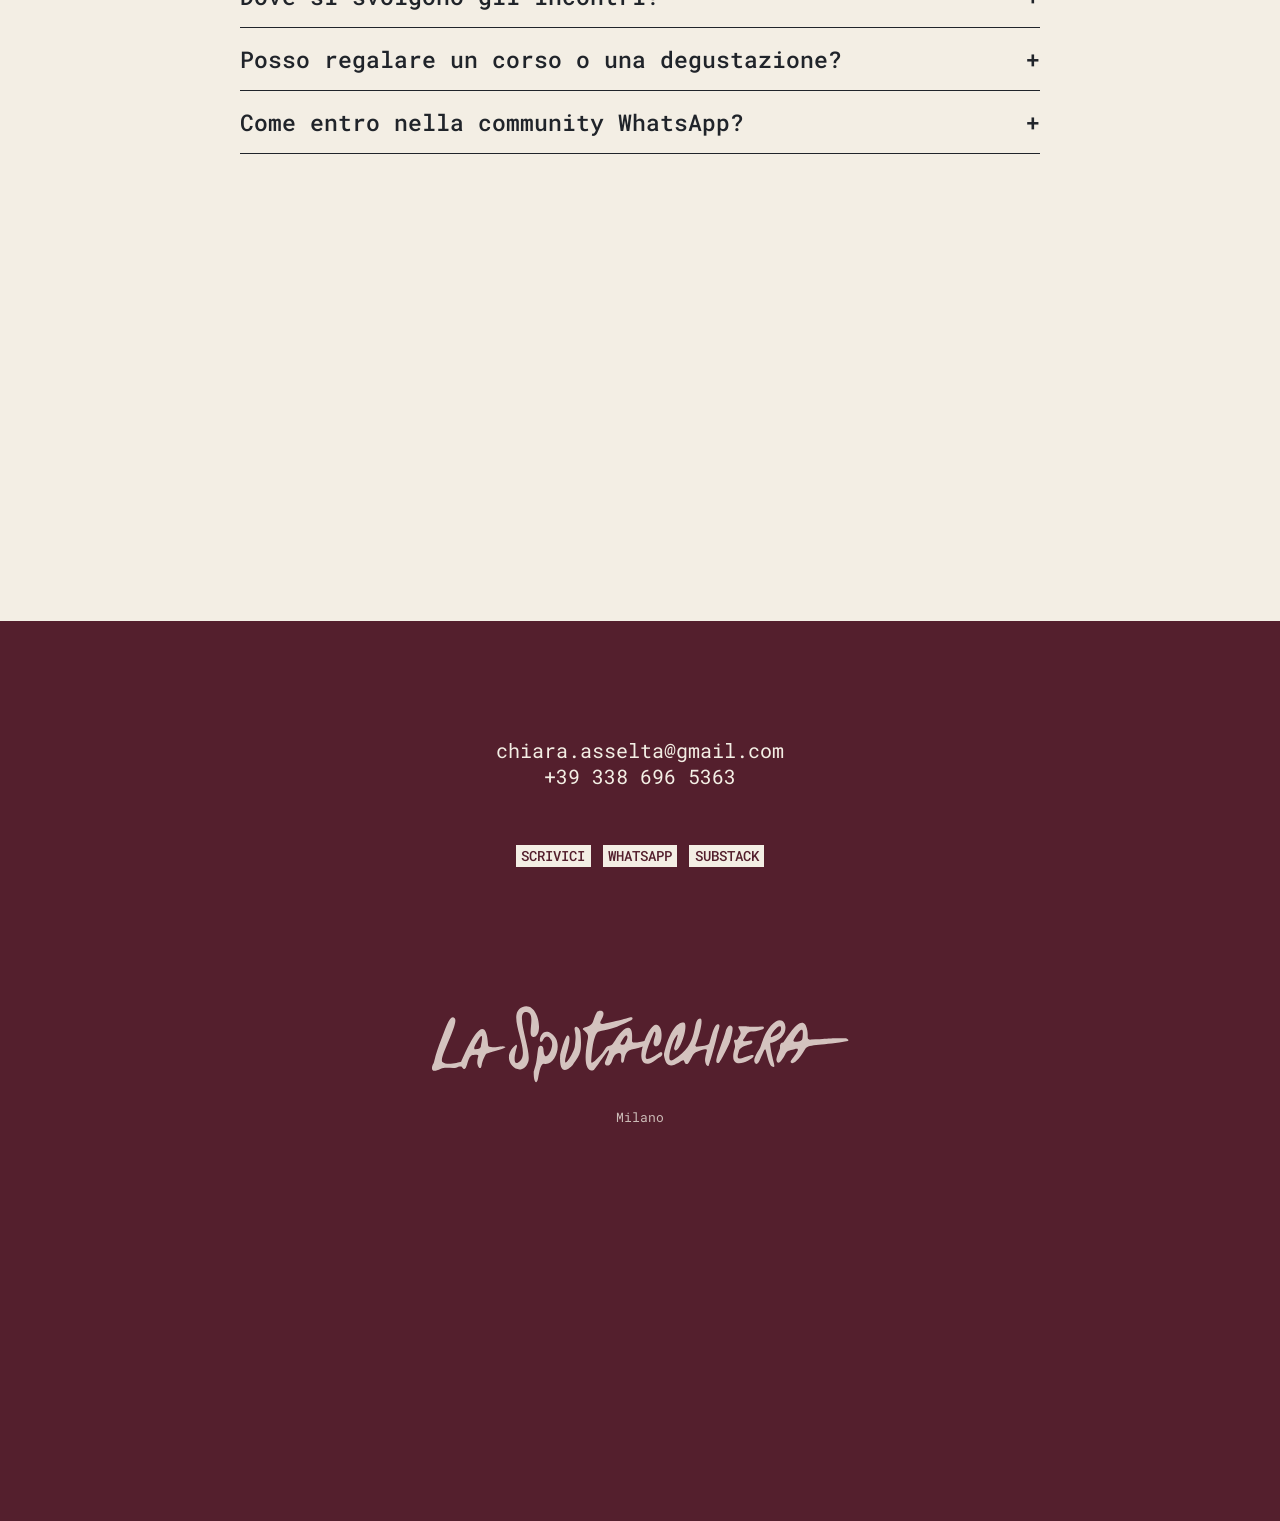
==== commit 2060c639: "SEO and AI indexing: static texts, metadata, sitemap, llms.txt - Italian texts written into the HTML" ====
--- a/index.html
+++ b/index.html
@@ -4,8 +4,98 @@
   <meta charset="utf-8">
   <meta name="viewport" content="width=device-width, initial-scale=1, viewport-fit=cover">
   <meta name="theme-color" content="#F3EEE4">
-  <title>La Sputacchiera</title>
-  <meta name="description" content="Corsi sul vino personalizzati e degustazioni su regioni meno conosciute. Milano, home-based, piccoli gruppi.">
+  <title>La Sputacchiera — Corsi di vino e degustazioni a Milano | Chiara Asselta</title>
+  <meta name="description" content="Corsi sul vino personalizzati e degustazioni su regioni meno conosciute, in casa a Milano per 1–4 persone. Con Chiara Asselta, WSET Level 3. Newsletter senza tecnicismi e community WhatsApp.">
+  <link rel="canonical" href="https://lasputacchiera.com/">
+  <meta name="robots" content="index, follow">
+  <!-- link previews (WhatsApp, Instagram, LinkedIn, Facebook) -->
+  <meta property="og:type" content="website">
+  <meta property="og:site_name" content="La Sputacchiera">
+  <meta property="og:title" content="La Sputacchiera — Corsi di vino e degustazioni a Milano | Chiara Asselta">
+  <meta property="og:description" content="Corsi sul vino personalizzati e degustazioni su regioni meno conosciute, in casa a Milano per 1–4 persone. Con Chiara Asselta, WSET Level 3. Newsletter senza tecnicismi e community WhatsApp.">
+  <meta property="og:url" content="https://lasputacchiera.com/">
+  <meta property="og:image" content="https://lasputacchiera.com/assets/og-image.jpg">
+  <meta property="og:image:width" content="1200">
+  <meta property="og:image:height" content="630">
+  <meta property="og:locale" content="it_IT">
+  <meta property="og:locale:alternate" content="en_GB">
+  <meta name="twitter:card" content="summary_large_image">
+  <!-- who we are and what we offer, for search engines and AI assistants -->
+  <script type="application/ld+json">
+{
+  "@context": "https://schema.org",
+  "@graph": [
+    {
+      "@type": "Organization",
+      "@id": "https://lasputacchiera.com/#org",
+      "name": "La Sputacchiera",
+      "url": "https://lasputacchiera.com/",
+      "logo": "https://lasputacchiera.com/assets/logo-liquido.png",
+      "image": "https://lasputacchiera.com/assets/og-image.jpg",
+      "description": "Corsi sul vino personalizzati e degustazioni su regioni meno conosciute, in casa a Milano, per piccoli gruppi.",
+      "email": "chiara.asselta@gmail.com",
+      "telephone": "+39 338 696 5363",
+      "areaServed": {
+        "@type": "City",
+        "name": "Milano"
+      },
+      "founder": {
+        "@id": "https://lasputacchiera.com/chi-sono.html#chiara"
+      },
+      "sameAs": [
+        "https://lasputacchiera.substack.com/",
+        "https://substack.com/@chiaraasselta"
+      ]
+    },
+    {
+      "@type": "Person",
+      "@id": "https://lasputacchiera.com/chi-sono.html#chiara",
+      "name": "Chiara Asselta",
+      "jobTitle": "Fondatrice",
+      "worksFor": {
+        "@id": "https://lasputacchiera.com/#org"
+      },
+      "url": "https://lasputacchiera.com/chi-sono.html",
+      "image": "https://lasputacchiera.com/assets/foto/terrazza-sorriso.jpg",
+      "knowsAbout": [
+        "vino",
+        "degustazione",
+        "WSET"
+      ],
+      "hasCredential": {
+        "@type": "EducationalOccupationalCredential",
+        "name": "WSET Level 3 Award in Wines"
+      },
+      "homeLocation": [
+        {
+          "@type": "City",
+          "name": "Milano"
+        },
+        {
+          "@type": "City",
+          "name": "Damasco"
+        }
+      ],
+      "sameAs": [
+        "https://substack.com/@chiaraasselta"
+      ]
+    },
+    {
+      "@type": "WebSite",
+      "@id": "https://lasputacchiera.com/#site",
+      "name": "La Sputacchiera",
+      "url": "https://lasputacchiera.com/",
+      "inLanguage": [
+        "it",
+        "en"
+      ],
+      "publisher": {
+        "@id": "https://lasputacchiera.com/#org"
+      }
+    }
+  ]
+}
+  </script>
   <link rel="icon" type="image/png" href="assets/logo-liquido.png">
   <link rel="preconnect" href="https://fonts.googleapis.com">
   <link rel="preconnect" href="https://fonts.gstatic.com" crossorigin>
@@ -29,122 +119,122 @@
       <div class="hero-intro">
         <img class="liquid-logo" src="assets/logo-liquido.png" alt="">
         <h1 class="wordmark"><img src="assets/logo.svg" alt="La Sputacchiera"></h1>
-        <p class="hero-text" data-i18n="hero.text"></p>
+        <p class="hero-text" data-i18n="hero.text">Corsi sul vino personalizzati e degustazioni su regioni meno conosciute.<br>Milano, home-based, piccoli gruppi.<br><a class="text-link" href="#newsletter">Newsletter</a> senza tecnicismi e community WhatsApp.</p>
         <div class="pills">
-          <a class="pill" href="#corsi" data-i18n="hero.cta"></a>
-          <a class="pill" href="chi-sono.html" data-i18n="hero.about"></a>
-          <a class="pill" href="#contatti" data-i18n="hero.contact"></a>
+          <a class="pill" href="#corsi" data-i18n="hero.cta">SCOPRI I CORSI</a>
+          <a class="pill" href="chi-sono.html" data-i18n="hero.about">CHI SONO</a>
+          <a class="pill" href="#contatti" data-i18n="hero.contact">CONTATTI</a>
         </div>
       </div>
 
       <div class="gallery reveal">
-        <img src="assets/foto/terrazza-tavolata.jpg" data-i18n-alt="alt.tavolata" alt="" style="--r:0.8" loading="lazy">
-        <img src="assets/foto/terrazza-tavolata-2.jpg" data-i18n-alt="alt.tavolata2" alt="" style="--r:0.97" loading="lazy">
+        <img src="assets/foto/terrazza-tavolata.jpg" data-i18n-alt="alt.tavolata" alt="Degustazione in terrazza" style="--r:0.8" loading="lazy">
+        <img src="assets/foto/terrazza-tavolata-2.jpg" data-i18n-alt="alt.tavolata2" alt="Tavolata in terrazza al tramonto" style="--r:0.97" loading="lazy">
       </div>
     </section>
 
     <section id="corsi" class="section" data-label="label.corsi">
-      <h2 class="visually-hidden" data-i18n="label.corsi"></h2>
-      <p class="body-text reveal" data-i18n="corsi.teaser"></p>
+      <h2 class="visually-hidden" data-i18n="label.corsi">Corsi</h2>
+      <p class="body-text reveal" data-i18n="corsi.teaser">Percorsi già pensati o costruiti su misura, in casa a Milano, da 1 a 4 persone.</p>
       <ol class="course-list reveal">
-        <li><a href="corsi.html#percorso-1"><span class="course-num">01</span><span data-i18n="corsi.c1.t"></span></a></li>
-        <li><a href="corsi.html#percorso-2"><span class="course-num">02</span><span data-i18n="corsi.c2.t"></span></a></li>
-        <li><a href="corsi.html#percorso-3"><span class="course-num">03</span><span data-i18n="corsi.c3.t"></span></a></li>
-        <li><a href="corsi.html#percorso-4"><span class="course-num">04</span><span data-i18n="corsi.sumisura.t"></span></a></li>
-        <li><a href="corsi.html#percorso-5"><span class="course-num">05</span><span data-i18n="corsi.regalo.t"></span></a></li>
+        <li><a href="corsi.html#percorso-1"><span class="course-num">01</span><span data-i18n="corsi.c1.t">Corso base di introduzione al vino</span></a></li>
+        <li><a href="corsi.html#percorso-2"><span class="course-num">02</span><span data-i18n="corsi.c2.t">Focus bollicine</span></a></li>
+        <li><a href="corsi.html#percorso-3"><span class="course-num">03</span><span data-i18n="corsi.c3.t">Focus vini dolci e fortificati</span></a></li>
+        <li><a href="corsi.html#percorso-4"><span class="course-num">04</span><span data-i18n="corsi.sumisura.t">Su misura</span></a></li>
+        <li><a href="corsi.html#percorso-5"><span class="course-num">05</span><span data-i18n="corsi.regalo.t">Da regalare</span></a></li>
       </ol>
       <div class="pills reveal">
-        <a class="pill" href="corsi.html" data-i18n="corsi.all"></a>
-      </div>
-      <div class="gallery reveal">
-        <img src="assets/foto/presentazione-1.jpg" data-i18n-alt="alt.lezione1" alt="" style="--r:1.333" loading="lazy">
-        <img src="assets/foto/presentazione-2.jpg" data-i18n-alt="alt.lezione2" alt="" style="--r:1.333" loading="lazy">
+        <a class="pill" href="corsi.html" data-i18n="corsi.all">VEDI TUTTI I CORSI</a>
+      </div>
+      <div class="gallery reveal">
+        <img src="assets/foto/presentazione-1.jpg" data-i18n-alt="alt.lezione1" alt="Lezione sul vino in casa" style="--r:1.333" loading="lazy">
+        <img src="assets/foto/presentazione-2.jpg" data-i18n-alt="alt.lezione2" alt="Piccolo gruppo durante un corso" style="--r:1.333" loading="lazy">
       </div>
     </section>
 
     <section id="degustazioni" class="section" data-label="label.degustazioni">
-      <h2 class="visually-hidden" data-i18n="label.degustazioni"></h2>
-      <p class="body-text reveal" data-i18n="degustazioni.intro"></p>
-      <div class="gallery reveal">
-        <img src="assets/foto/terrazza-racconto.jpg" data-i18n-alt="alt.racconto" alt="" style="--r:0.536" loading="lazy">
-        <img src="assets/foto/terrazza-calice.jpg" data-i18n-alt="alt.calice" alt="" style="--r:0.627" loading="lazy">
-        <img src="assets/foto/terrazza-sorriso.jpg" data-i18n-alt="alt.sorriso" alt="" style="--r:0.846" loading="lazy">
-      </div>
-      <div class="gallery reveal">
-        <img src="assets/foto/bottiglia-macchiona.jpg" data-i18n-alt="alt.bottiglia" alt="" style="--r:0.75" loading="lazy">
-        <img src="assets/foto/bottiglia-sancerre.jpg" data-i18n-alt="alt.bottiglia" alt="" style="--r:0.75" loading="lazy">
-        <img src="assets/foto/bottiglia-casa-mariol.jpg" data-i18n-alt="alt.bottiglia" alt="" style="--r:0.75" loading="lazy">
+      <h2 class="visually-hidden" data-i18n="label.degustazioni">Degustazioni</h2>
+      <p class="body-text reveal" data-i18n="degustazioni.intro">Serate a tema dedicate a regioni e produttori che si incontrano di rado: cinque vini, qualcosa da mangiare e le storie di chi li fa. In casa, a Milano, con sei-dieci persone attorno allo stesso tavolo.</p>
+      <div class="gallery reveal">
+        <img src="assets/foto/terrazza-racconto.jpg" data-i18n-alt="alt.racconto" alt="Racconto del vino in terrazza" style="--r:0.536" loading="lazy">
+        <img src="assets/foto/terrazza-calice.jpg" data-i18n-alt="alt.calice" alt="Calice alzato controluce" style="--r:0.627" loading="lazy">
+        <img src="assets/foto/terrazza-sorriso.jpg" data-i18n-alt="alt.sorriso" alt="Sorriso durante la degustazione" style="--r:0.846" loading="lazy">
+      </div>
+      <div class="gallery reveal">
+        <img src="assets/foto/bottiglia-macchiona.jpg" data-i18n-alt="alt.bottiglia" alt="Bottiglia presentata durante la degustazione" style="--r:0.75" loading="lazy">
+        <img src="assets/foto/bottiglia-sancerre.jpg" data-i18n-alt="alt.bottiglia" alt="Bottiglia presentata durante la degustazione" style="--r:0.75" loading="lazy">
+        <img src="assets/foto/bottiglia-casa-mariol.jpg" data-i18n-alt="alt.bottiglia" alt="Bottiglia presentata durante la degustazione" style="--r:0.75" loading="lazy">
       </div>
     </section>
 
     <section id="collaborazioni" class="section" data-label="label.collaborazioni">
-      <h2 class="visually-hidden" data-i18n="label.collaborazioni"></h2>
-      <p class="body-text reveal" data-i18n="collab.intro"></p>
+      <h2 class="visually-hidden" data-i18n="label.collaborazioni">Collaborazioni</h2>
+      <p class="body-text reveal" data-i18n="collab.intro">Lavoriamo con chi ha qualcosa da raccontare sul vino: cantine, enoteche, ristoranti e aziende. Ogni collaborazione nasce da un’idea condivisa e da un pubblico curioso.</p>
       <ul class="tags reveal">
-        <li data-i18n="collab.t1"></li>
-        <li data-i18n="collab.t2"></li>
-        <li data-i18n="collab.t3"></li>
-        <li data-i18n="collab.t4"></li>
+        <li data-i18n="collab.t1">Serate con i produttori</li>
+        <li data-i18n="collab.t2">Eventi privati</li>
+        <li data-i18n="collab.t3">Team building aziendali</li>
+        <li data-i18n="collab.t4">Carte dei vini e consulenze</li>
       </ul>
       <div class="gallery reveal">
-        <img src="assets/foto/terrazza-dal-basso.jpg" data-i18n-alt="alt.terrazza" alt="" style="--r:0.75" loading="lazy">
-        <img src="assets/foto/terrazza-dal-basso-2.jpg" data-i18n-alt="alt.ospiti" alt="" style="--r:0.75" loading="lazy">
-        <img src="assets/foto/terrazza-notte.jpg" data-i18n-alt="alt.notte" alt="" style="--r:0.75" loading="lazy">
+        <img src="assets/foto/terrazza-dal-basso.jpg" data-i18n-alt="alt.terrazza" alt="La terrazza vista dal basso" style="--r:0.75" loading="lazy">
+        <img src="assets/foto/terrazza-dal-basso-2.jpg" data-i18n-alt="alt.ospiti" alt="Ospiti in terrazza" style="--r:0.75" loading="lazy">
+        <img src="assets/foto/terrazza-notte.jpg" data-i18n-alt="alt.notte" alt="La terrazza di notte" style="--r:0.75" loading="lazy">
       </div>
     </section>
 
     <section id="newsletter" class="section" data-label="label.newsletter">
-      <h2 class="visually-hidden" data-i18n="label.newsletter"></h2>
+      <h2 class="visually-hidden" data-i18n="label.newsletter">Newsletter</h2>
       <div class="nl-grid">
         <div class="nl-intro reveal">
           <p class="nl-kicker">Substack</p>
           <p class="nl-name">La Sputacchiera</p>
-          <p class="nl-desc" data-i18n="nl.desc"></p>
+          <p class="nl-desc" data-i18n="nl.desc">Riflessioni, storie e approfondimenti scaturiti dal mondo del vino e dell’alcol. Senza tecnicismi e note di degustazione. Esce senza cadenza fissa, quando ho qualcosa da dire.</p>
           <form class="nl-form" action="https://lasputacchiera.substack.com/subscribe" method="get" target="_blank">
-            <label class="visually-hidden" for="nl-email" data-i18n="nl.email"></label>
-            <input id="nl-email" type="email" name="email" required autocomplete="email" data-i18n-placeholder="nl.email">
-            <button class="pill" type="submit" data-i18n="nl.subscribe"></button>
+            <label class="visually-hidden" for="nl-email" data-i18n="nl.email">La tua email</label>
+            <input id="nl-email" type="email" name="email" required autocomplete="email" placeholder="La tua email" data-i18n-placeholder="nl.email">
+            <button class="pill" type="submit" data-i18n="nl.subscribe">ISCRIVITI</button>
           </form>
-          <p class="nl-note" data-i18n="nl.note"></p>
-          <a class="nl-follow" href="https://substack.com/@chiaraasselta" target="_blank" rel="noopener" data-i18n="nl.follow"></a>
+          <p class="nl-note" data-i18n="nl.note">Gratuita. Ti porta su Substack per confermare.</p>
+          <a class="nl-follow" href="https://substack.com/@chiaraasselta" target="_blank" rel="noopener" data-i18n="nl.follow">Segui Chiara su Substack</a>
         </div>
         <a class="nl-post reveal" href="https://lasputacchiera.substack.com/p/arak-ghoul-e-alambicchi" target="_blank" rel="noopener">
           <picture>
             <source media="(max-width: 640px)" srcset="assets/foto/newsletter-arak-thumb.jpg">
             <img src="assets/foto/newsletter-arak.jpg" alt="" loading="lazy">
           </picture>
-          <span class="nl-post-meta" data-i18n="nl.latest"></span>
+          <span class="nl-post-meta" data-i18n="nl.latest">Ultimo articolo · 17 settembre 2026</span>
           <span class="nl-post-title">Arak, ghoul e alambicchi</span>
-          <span class="nl-post-read" data-i18n="nl.read"></span>
+          <span class="nl-post-read" data-i18n="nl.read">Leggi su Substack</span>
         </a>
       </div>
     </section>
 
     <section id="faq" class="section" data-label="label.faq">
-      <h2 class="visually-hidden" data-i18n="label.faq"></h2>
+      <h2 class="visually-hidden" data-i18n="label.faq">FAQ</h2>
       <div class="faq reveal">
-        <details><summary data-i18n="faq.q1"></summary><p data-i18n="faq.a1"></p></details>
-        <details><summary data-i18n="faq.q2"></summary><p data-i18n="faq.a2"></p></details>
-        <details><summary data-i18n="faq.q3"></summary><p data-i18n="faq.a3"></p></details>
-        <details><summary data-i18n="faq.q4"></summary><p data-i18n="faq.a4"></p></details>
-        <details><summary data-i18n="faq.q5"></summary><p data-i18n="faq.a5"></p></details>
+        <details><summary data-i18n="faq.q1">Devo sapere già qualcosa di vino?</summary><p data-i18n="faq.a1">Dipende dal corso. Il corso base è pensato per chi non ne sa niente; i focus su bollicine e su vini dolci e fortificati richiedono un’infarinatura dei fondamentali. Se hai dubbi, decidiamo insieme se hai un livello adeguato.</p></details>
+        <details><summary data-i18n="faq.q2">Quante persone partecipano?</summary><p data-i18n="faq.a2">I corsi sono per 1 persona o piccoli gruppi, fino a 4 partecipanti al massimo.</p></details>
+        <details><summary data-i18n="faq.q3">Dove si svolgono gli incontri?</summary><p data-i18n="faq.a3">A Milano, in casa privata, in zona San Siro o zona City Life.</p></details>
+        <details><summary data-i18n="faq.q4">Posso regalare un corso o una degustazione?</summary><p data-i18n="faq.a4">Sì, scrivici e prepariamo un buono regalo personalizzato.</p></details>
+        <details><summary data-i18n="faq.q5">Come entro nella community WhatsApp?</summary><p data-i18n="faq.a5">Scrivici su WhatsApp o via email: ti aggiungiamo al gruppo e alla newsletter, senza tecnicismi.</p></details>
       </div>
     </section>
 
     <section id="contatti" class="section contact" data-label="label.contatti">
-      <h2 class="visually-hidden" data-i18n="label.contatti"></h2>
+      <h2 class="visually-hidden" data-i18n="label.contatti">Contatti</h2>
       <p class="body-text contact-info reveal">
         <a href="mailto:chiara.asselta@gmail.com">chiara.asselta@gmail.com</a><br>
         <a href="tel:+393386965363">+39 338 696 5363</a>
       </p>
       <div class="pills">
-        <a class="pill" href="mailto:chiara.asselta@gmail.com" data-i18n="contact.write"></a>
+        <a class="pill" href="mailto:chiara.asselta@gmail.com" data-i18n="contact.write">SCRIVICI</a>
         <a class="pill" href="https://wa.me/393386965363" target="_blank" rel="noopener">WHATSAPP</a>
         <a class="pill" href="https://substack.com/@chiaraasselta" target="_blank" rel="noopener">SUBSTACK</a>
       </div>
       <footer class="footer">
         <img class="footer-logo" src="assets/logo.svg" alt="La Sputacchiera">
-        <small data-i18n="footer.place"></small>
+        <small data-i18n="footer.place">Milano</small>
       </footer>
     </section>
   </main>
--- a/style.css
+++ b/style.css
@@ -640,18 +640,20 @@
 
   .about-grid { grid-template-columns: 1fr; }
   /* Newsletter on phones: compact, the latest post becomes one quiet row */
-  .nl-grid { grid-template-columns: 1fr; gap: 2.75rem; }
-  .nl-kicker { margin-bottom: 0.6rem; }
-  .nl-name { margin-bottom: 1.25rem; }
-  .nl-desc { margin-bottom: 2.25rem; line-height: 1.55; }
-  .nl-note { margin: 0.85rem 0 1.75rem; }
+  /* more air before and after the section, compact inside */
+  #newsletter { padding-top: 7.5rem; padding-bottom: 4.5rem; }
+  .nl-grid { grid-template-columns: 1fr; gap: 2rem; }
+  .nl-kicker { margin-bottom: 0.5rem; }
+  .nl-name { margin-bottom: 1rem; }
+  .nl-desc { margin-bottom: 1.75rem; line-height: 1.5; }
+  .nl-note { margin: 0.7rem 0 1.25rem; }
   .nl-post {
     display: grid;
     grid-template-columns: 4.5rem 1fr;
     column-gap: 1rem;
     align-items: center;
     border-top: 1px solid var(--ink);
-    padding-top: 1.5rem;
+    padding-top: 1.25rem;
   }
   .nl-post picture { grid-row: 1 / span 3; }
   .nl-post img {
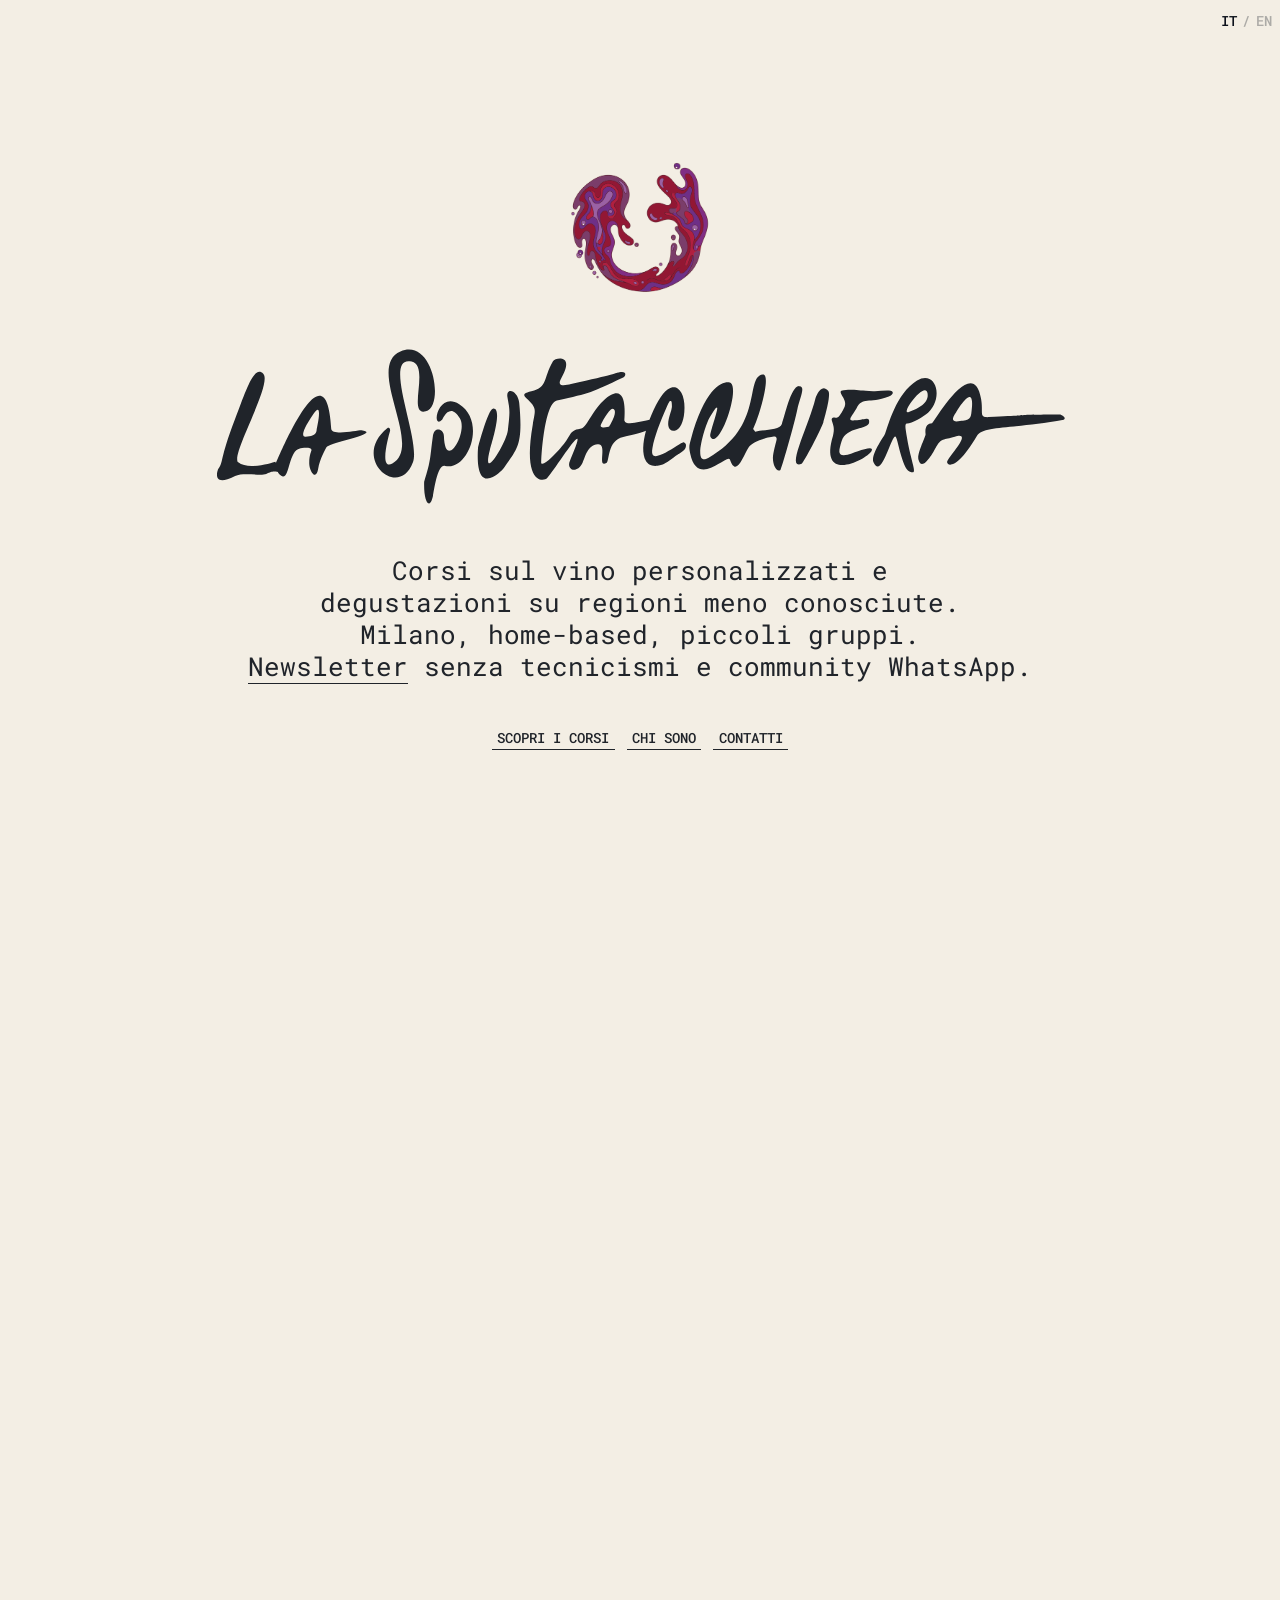
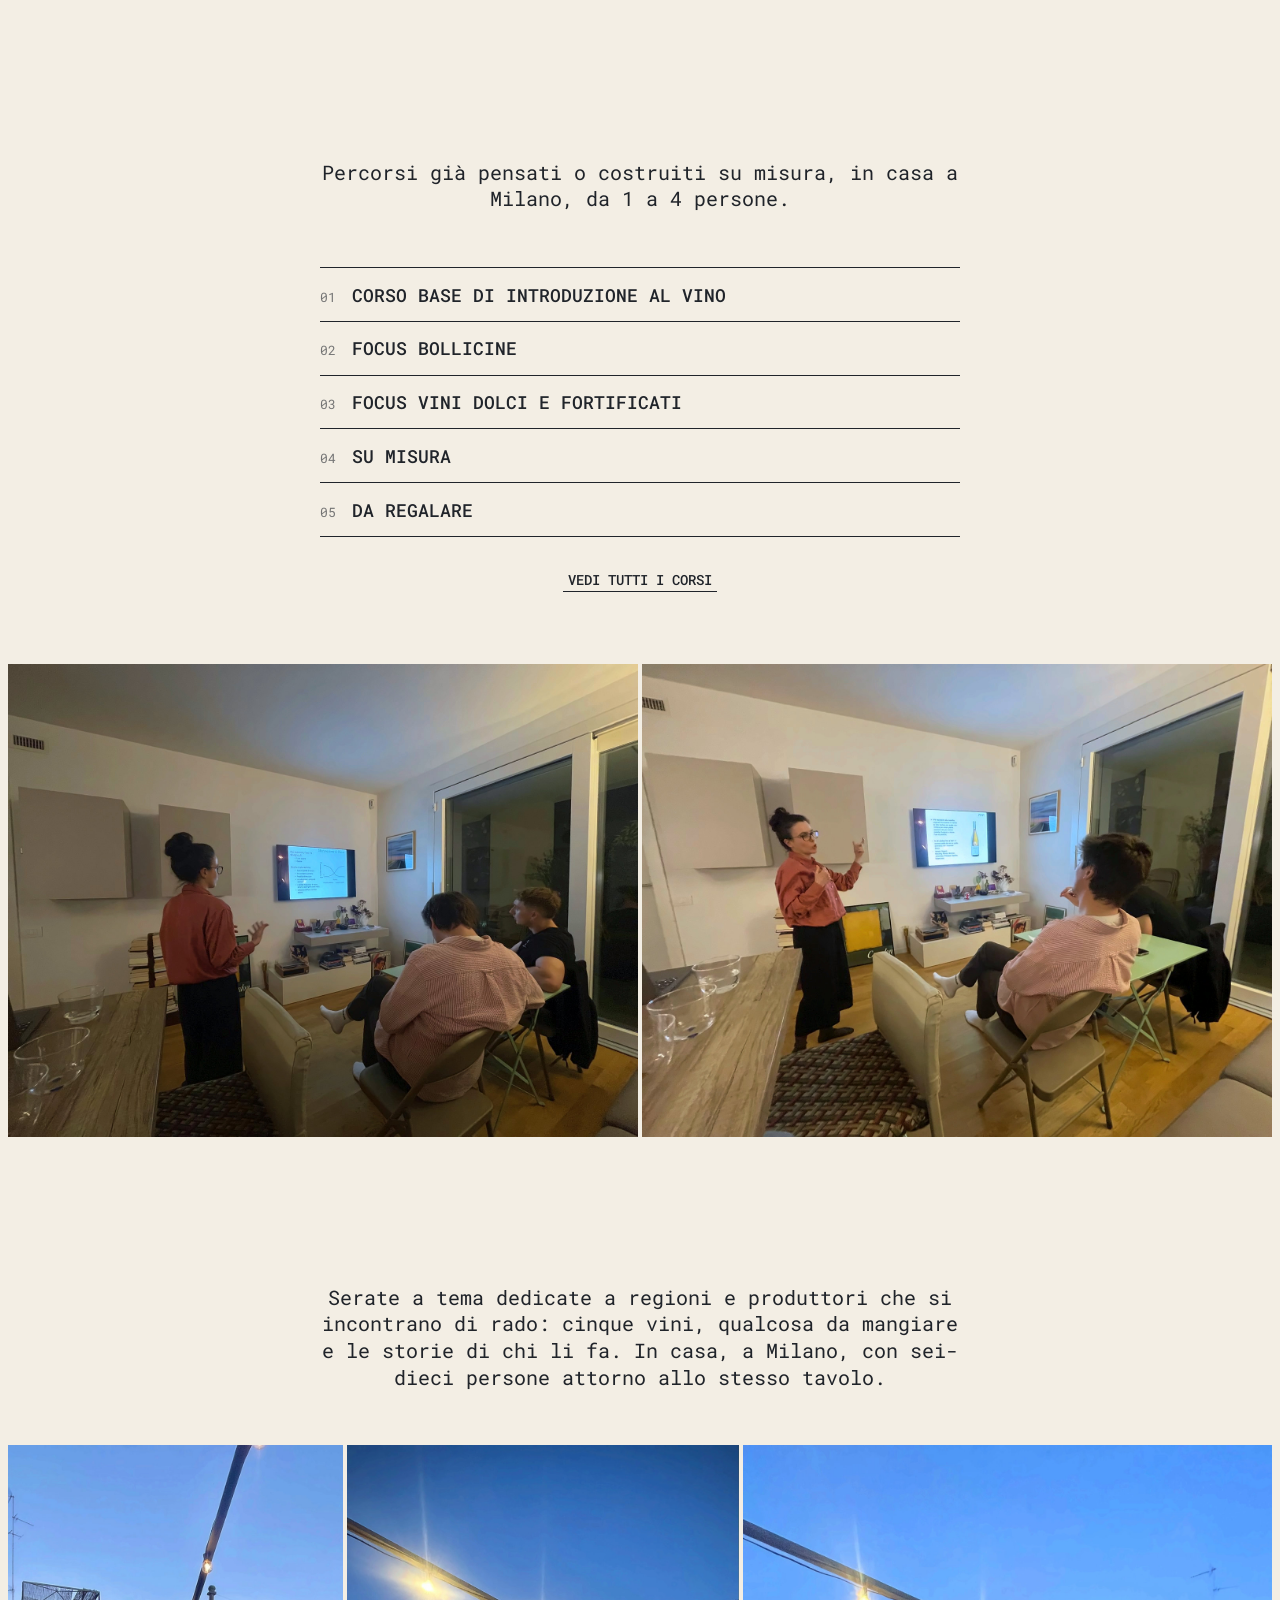
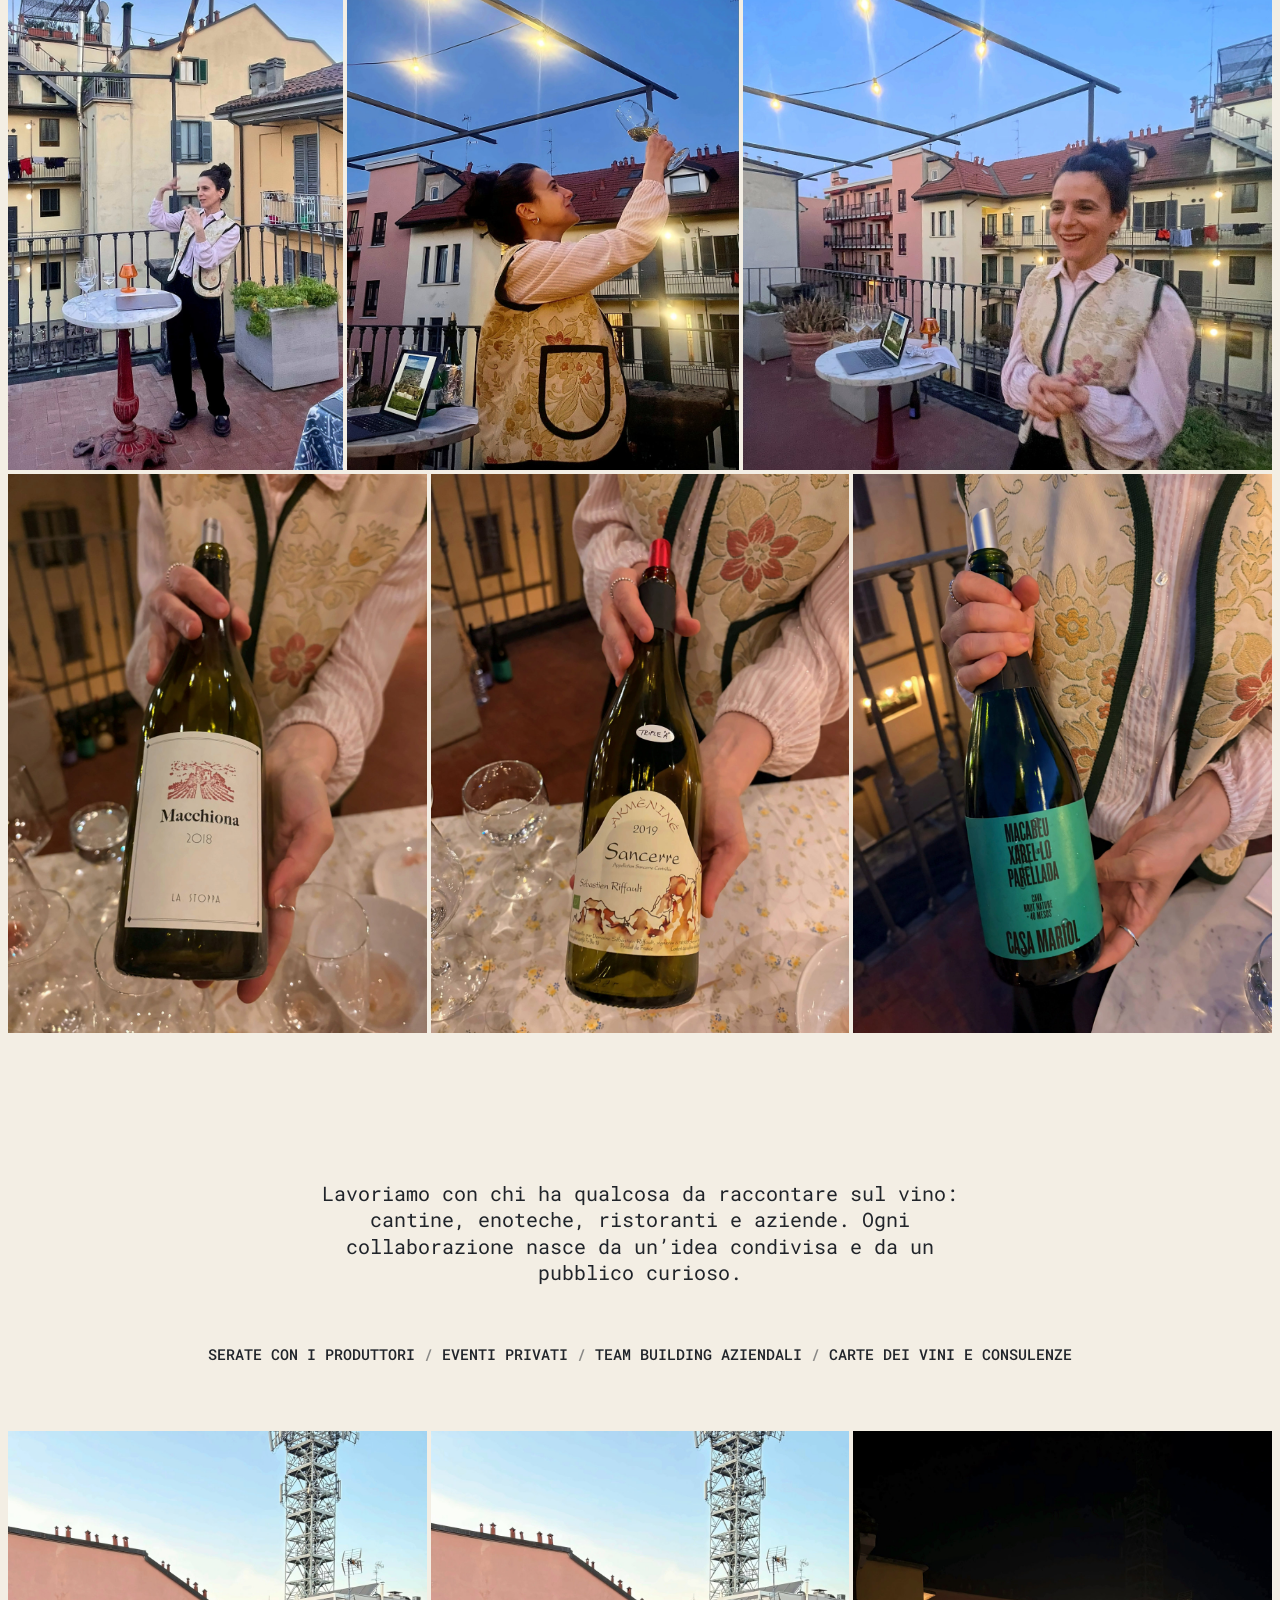
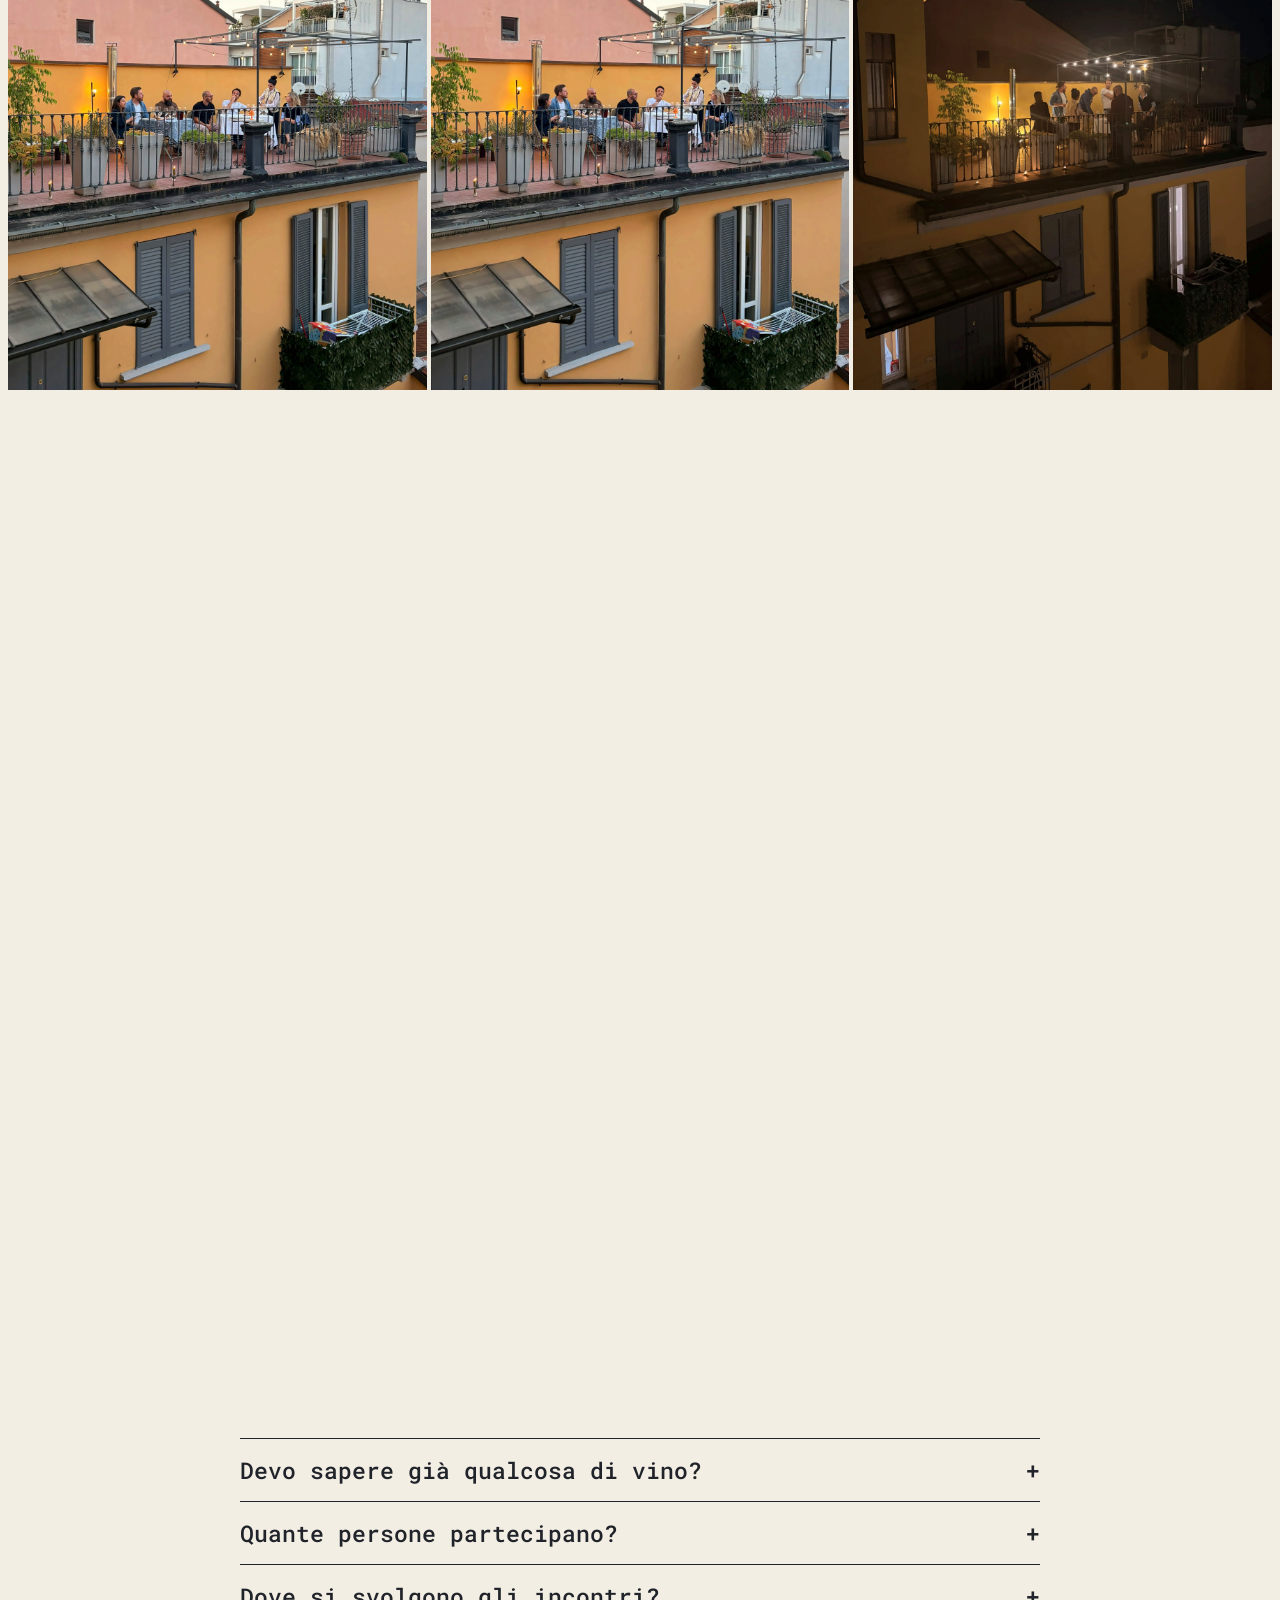
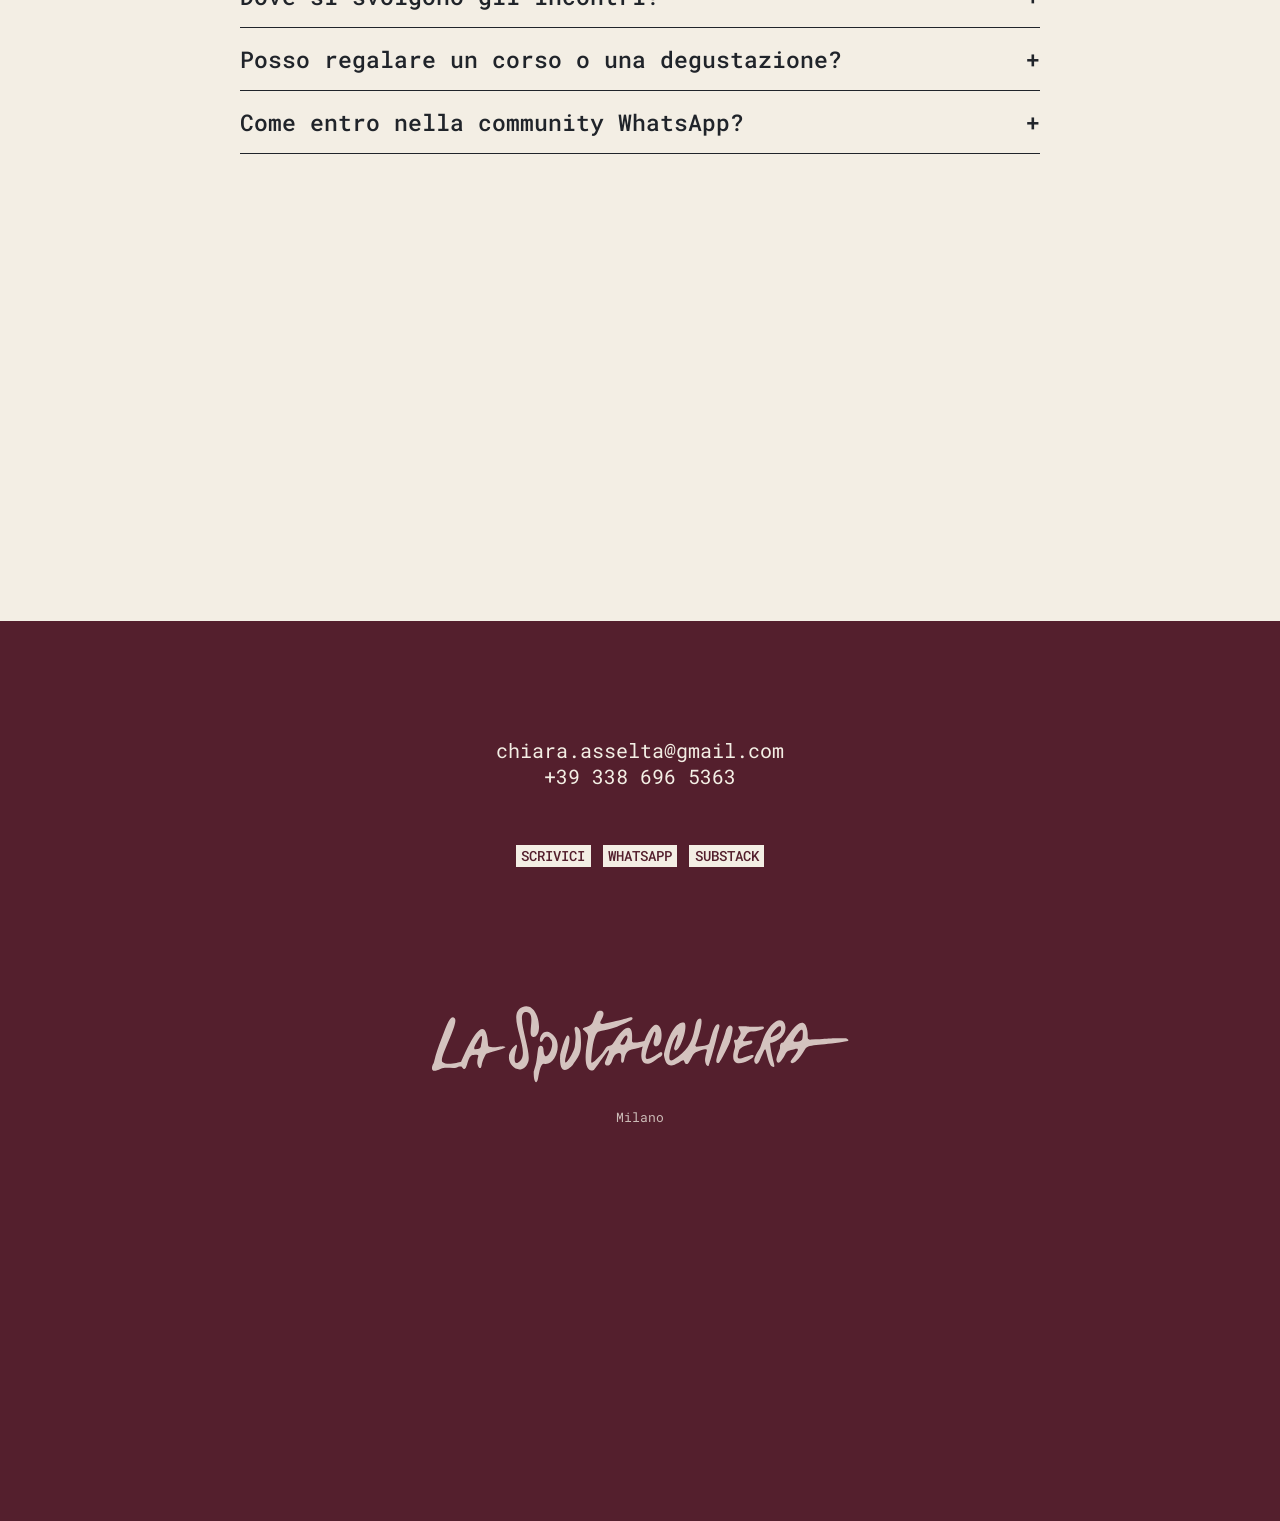
==== commit 5d943b5f: "Hero-style link preview image (logo, wordmark, tagline) assets/og-preview.jpg replaces the terrace p" ====
--- a/index.html
+++ b/index.html
@@ -14,7 +14,7 @@
   <meta property="og:title" content="La Sputacchiera — Corsi di vino e degustazioni a Milano | Chiara Asselta">
   <meta property="og:description" content="Corsi sul vino personalizzati e degustazioni su regioni meno conosciute, in casa a Milano per 1–4 persone. Con Chiara Asselta, WSET Level 3. Newsletter senza tecnicismi e community WhatsApp.">
   <meta property="og:url" content="https://lasputacchiera.com/">
-  <meta property="og:image" content="https://lasputacchiera.com/assets/og-image.jpg">
+  <meta property="og:image" content="https://lasputacchiera.com/assets/og-preview.jpg">
   <meta property="og:image:width" content="1200">
   <meta property="og:image:height" content="630">
   <meta property="og:locale" content="it_IT">
@@ -31,7 +31,7 @@
       "name": "La Sputacchiera",
       "url": "https://lasputacchiera.com/",
       "logo": "https://lasputacchiera.com/assets/logo-liquido.png",
-      "image": "https://lasputacchiera.com/assets/og-image.jpg",
+      "image": "https://lasputacchiera.com/assets/og-preview.jpg",
       "description": "Corsi sul vino personalizzati e degustazioni su regioni meno conosciute, in casa a Milano, per piccoli gruppi.",
       "email": "chiara.asselta@gmail.com",
       "telephone": "+39 338 696 5363",
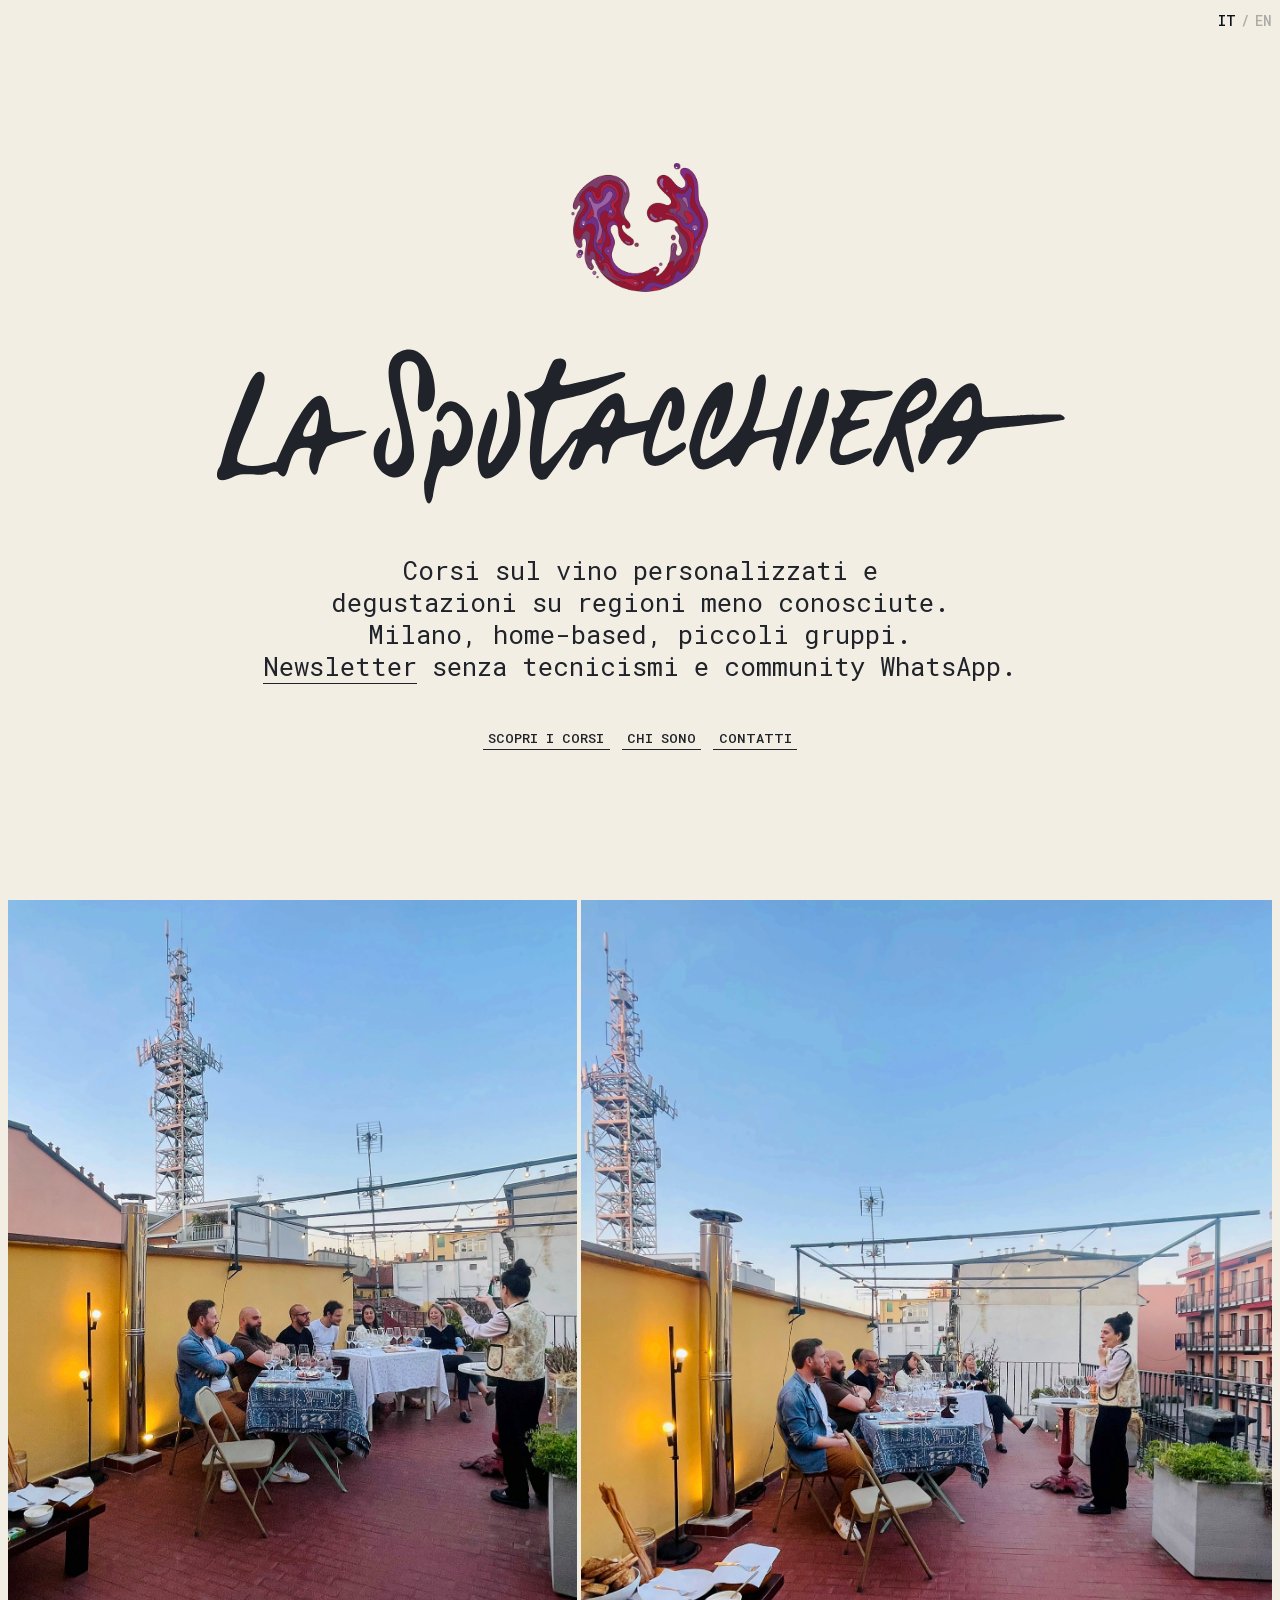
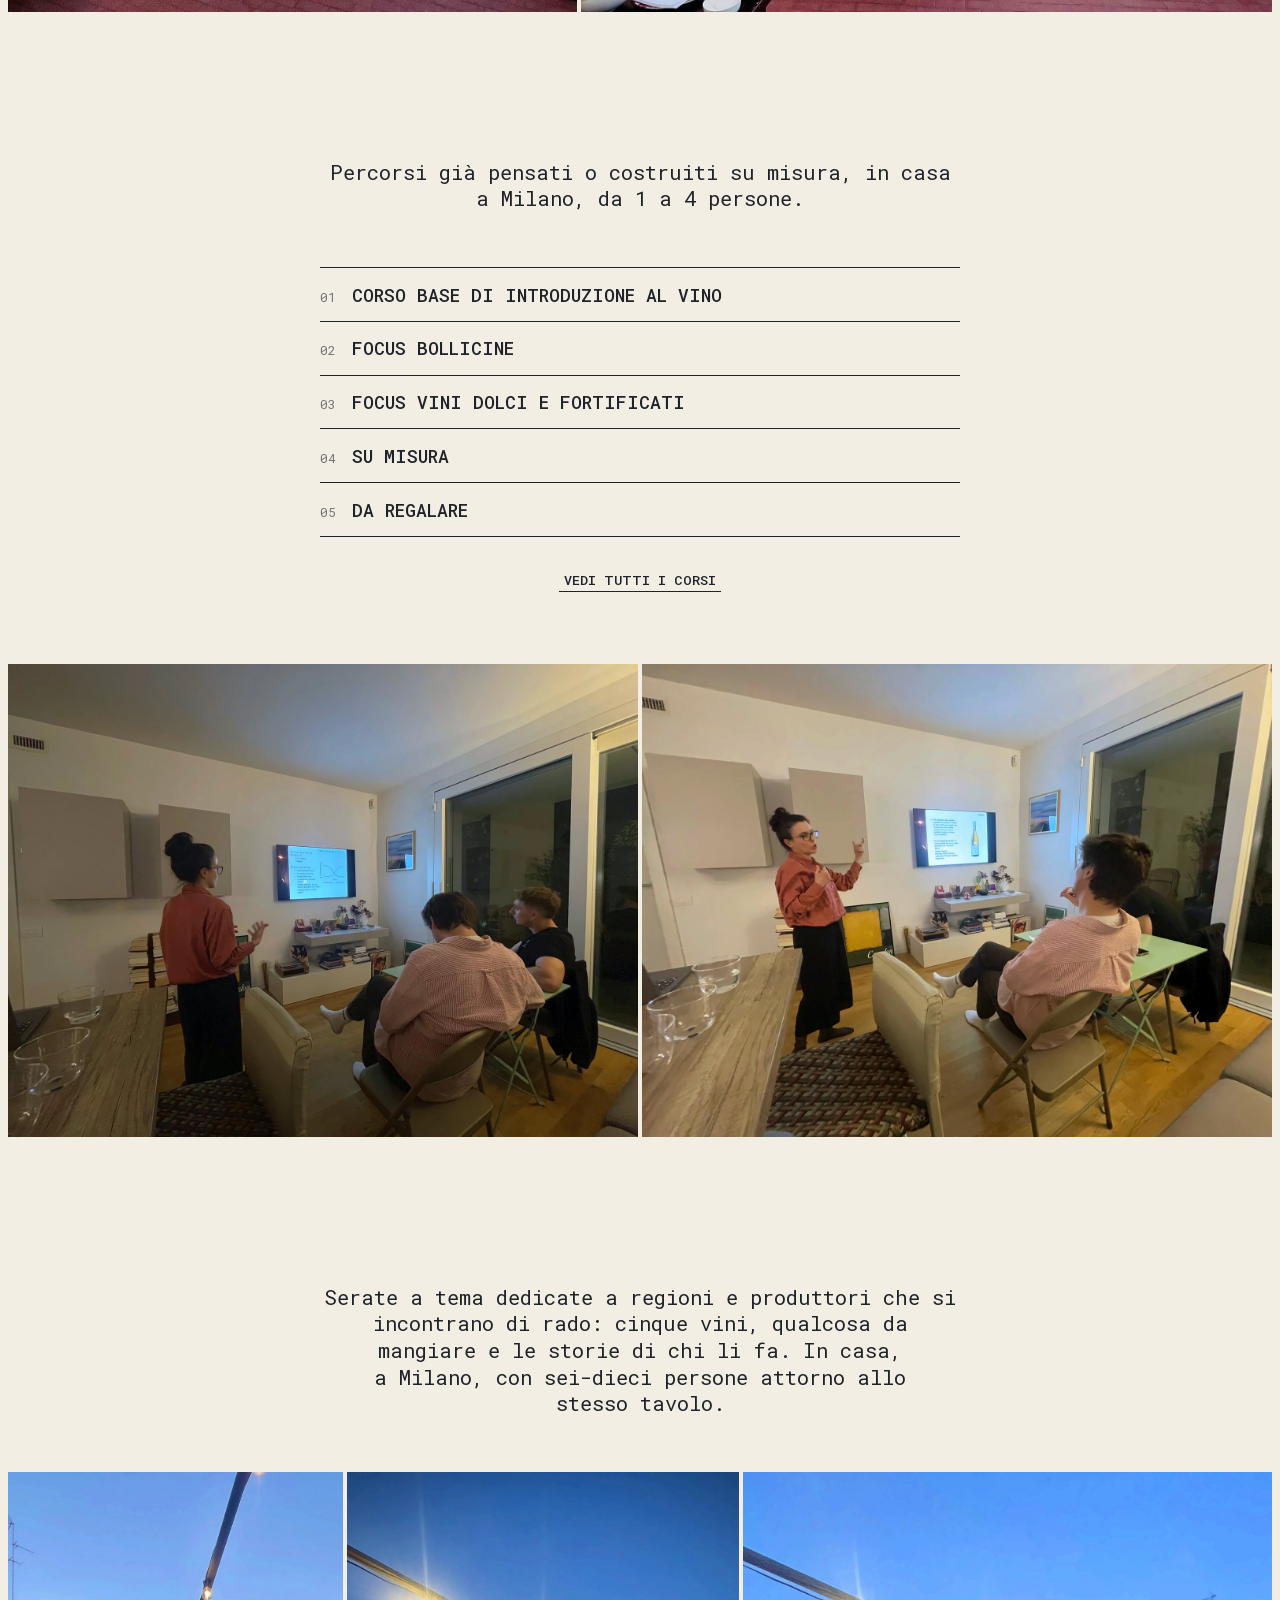
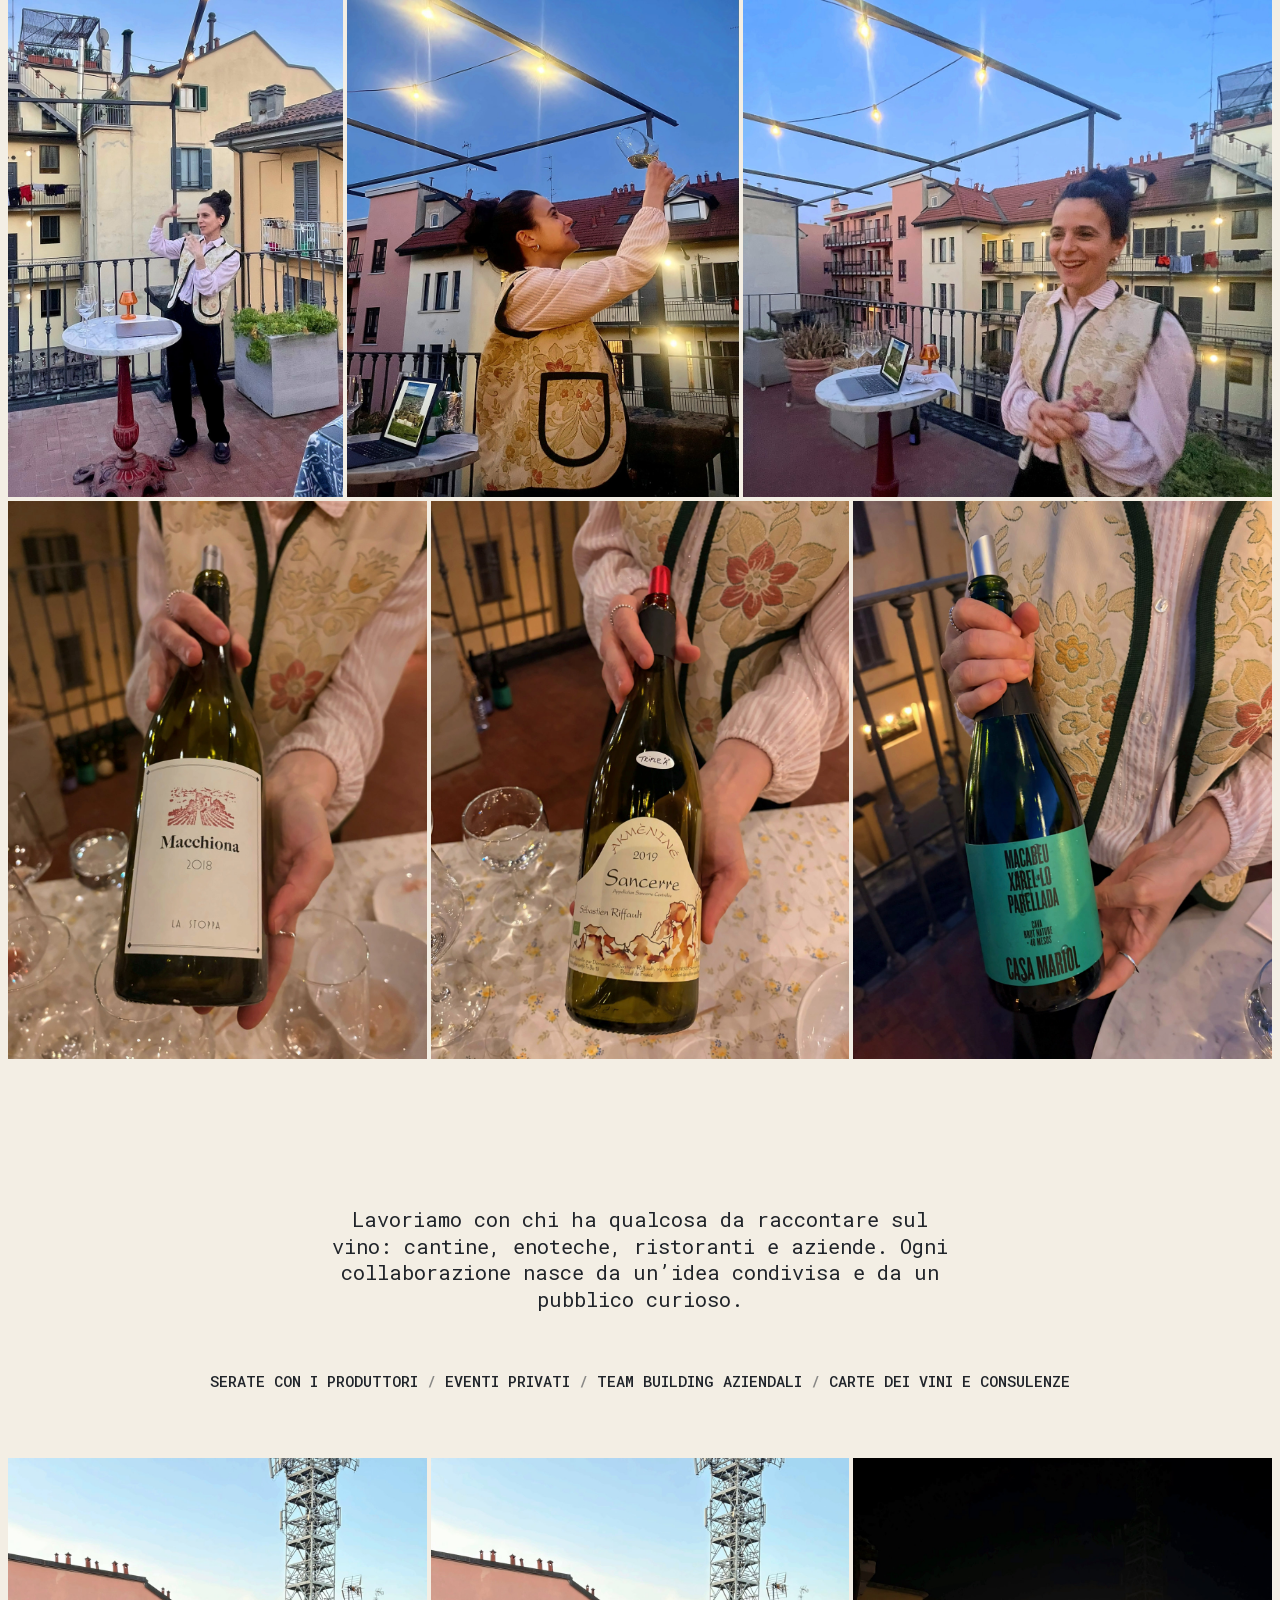
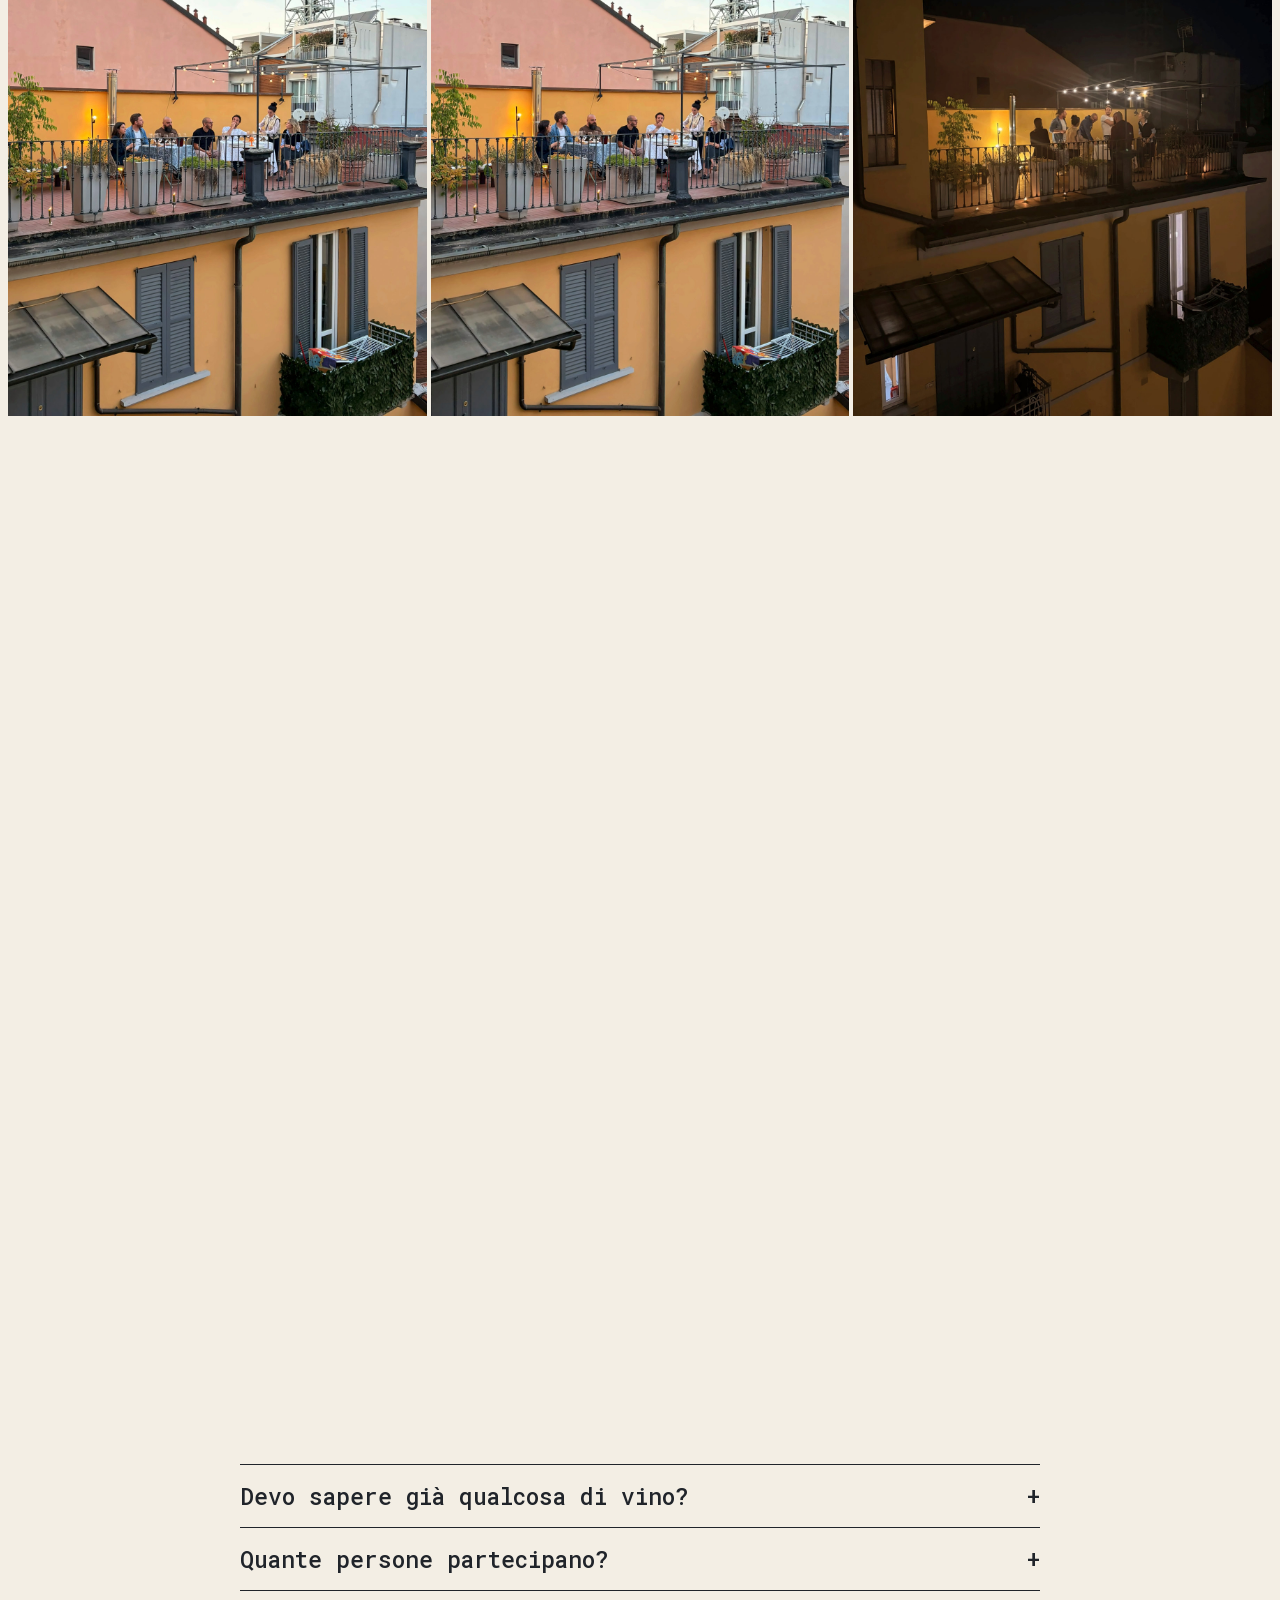
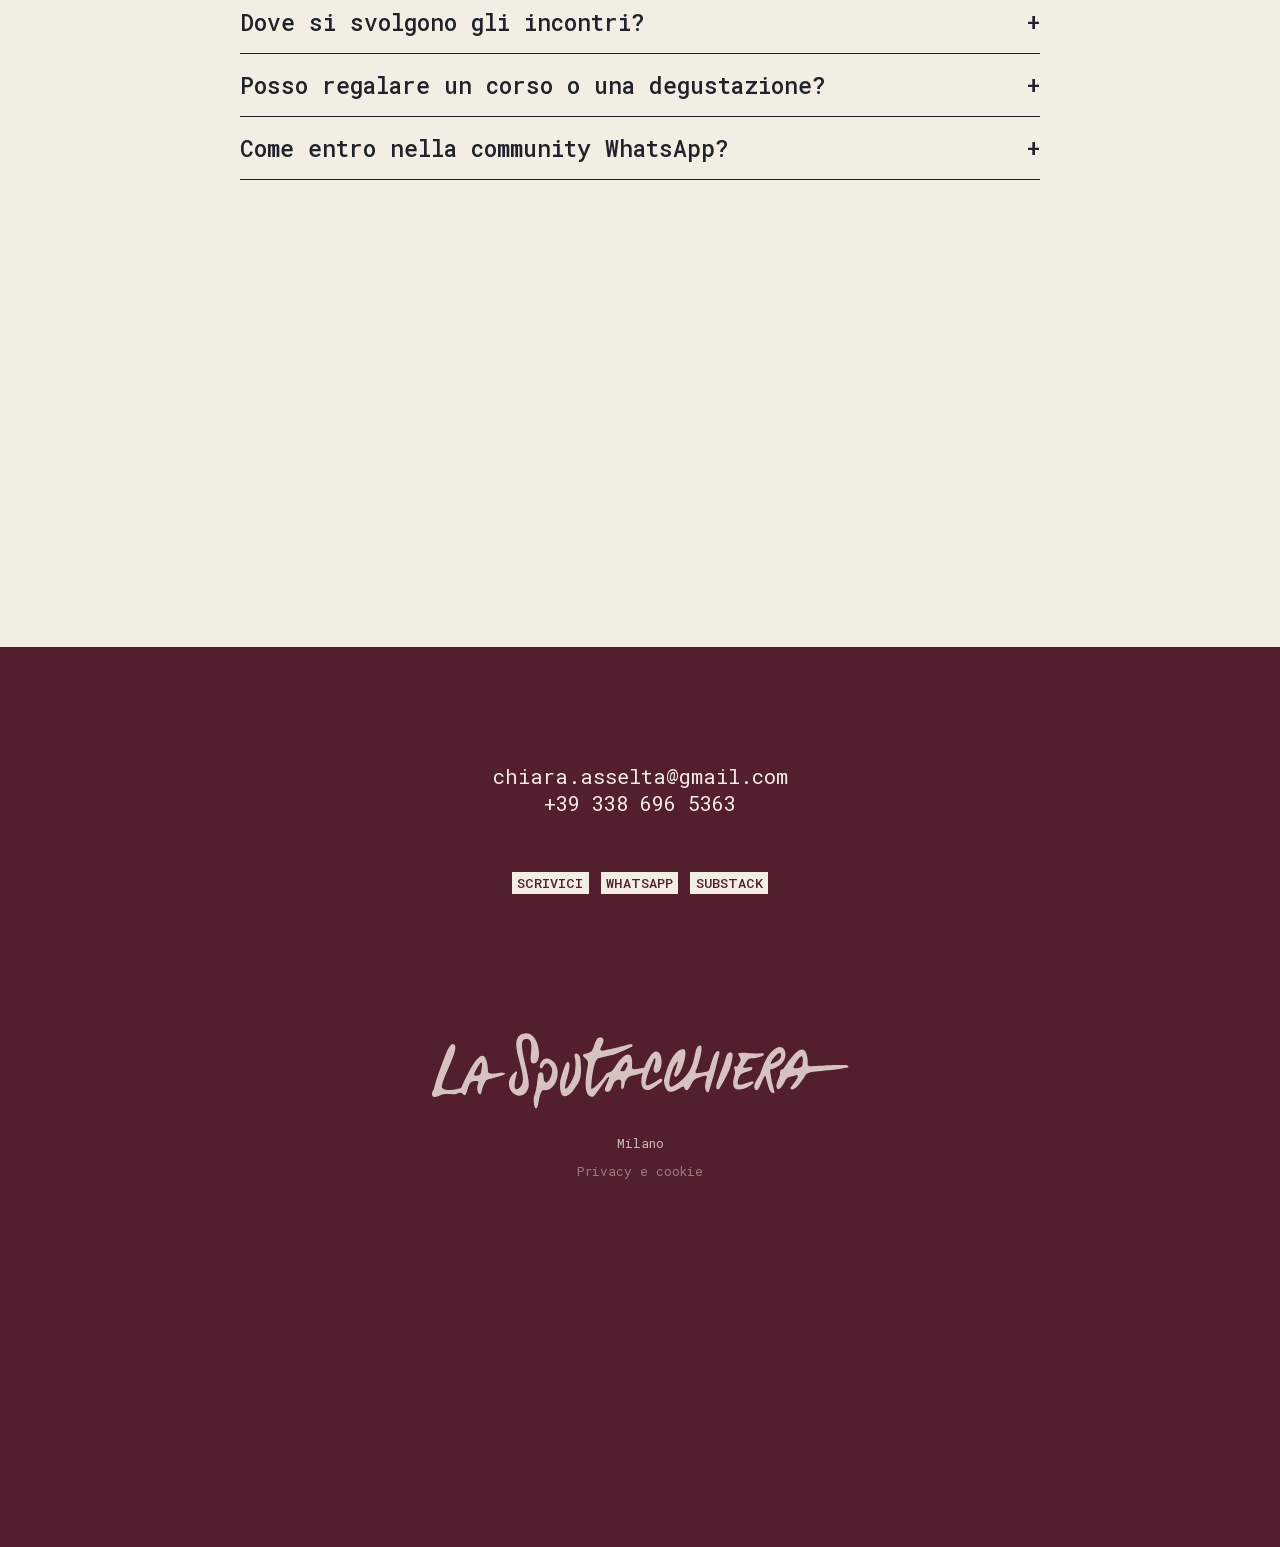
==== commit 40fc1b23: "Privacy page, cookieless visit statistics, self-hosted Roboto Mono Co-Authored-By: Claude Opus 5.5 <" ====
--- a/index.html
+++ b/index.html
@@ -97,9 +97,7 @@
 }
   </script>
   <link rel="icon" type="image/png" href="assets/logo-liquido.png">
-  <link rel="preconnect" href="https://fonts.googleapis.com">
-  <link rel="preconnect" href="https://fonts.gstatic.com" crossorigin>
-  <link href="https://fonts.googleapis.com/css2?family=Roboto+Mono:ital,wght@0,400;0,500;0,600;1,400&display=swap" rel="stylesheet">
+  <link rel="preload" href="assets/fonts/roboto-mono-latin.woff2" as="font" type="font/woff2" crossorigin>
   <link rel="stylesheet" href="style.css">
 </head>
 <body>
@@ -195,7 +193,7 @@
             <input id="nl-email" type="email" name="email" required autocomplete="email" placeholder="La tua email" data-i18n-placeholder="nl.email">
             <button class="pill" type="submit" data-i18n="nl.subscribe">ISCRIVITI</button>
           </form>
-          <p class="nl-note" data-i18n="nl.note">Gratuita. Ti porta su Substack per confermare.</p>
+          <p class="nl-note" data-i18n="nl.note">Gratuita. Ti porta su Substack per confermare. <a class="text-link" href="privacy.html">Privacy</a></p>
           <a class="nl-follow" href="https://substack.com/@chiaraasselta" target="_blank" rel="noopener" data-i18n="nl.follow">Segui Chiara su Substack</a>
         </div>
         <a class="nl-post reveal" href="https://lasputacchiera.substack.com/p/arak-ghoul-e-alambicchi" target="_blank" rel="noopener">
@@ -235,11 +233,13 @@
       <footer class="footer">
         <img class="footer-logo" src="assets/logo.svg" alt="La Sputacchiera">
         <small data-i18n="footer.place">Milano</small>
+        <a class="legal-link" href="privacy.html" data-i18n="footer.privacy">Privacy e cookie</a>
       </footer>
     </section>
   </main>
 
   <script src="i18n.js"></script>
   <script src="script.js"></script>
+  <script src="analytics.js"></script>
 </body>
 </html>
--- a/style.css
+++ b/style.css
@@ -1,3 +1,9 @@
+/* Roboto Mono, served from our own domain: no visitor IP goes to Google Fonts. */
+@font-face { font-family: 'Roboto Mono'; font-style: normal; font-weight: 400 600; font-display: swap; src: url(assets/fonts/roboto-mono-latin-ext.woff2) format('woff2'); unicode-range: U+0100-02BA, U+02BD-02C5, U+02C7-02CC, U+02CE-02D7, U+02DD-02FF, U+0304, U+0308, U+0329, U+1D00-1DBF, U+1E00-1E9F, U+1EF2-1EFF, U+2020, U+20A0-20AB, U+20AD-20C4, U+2113, U+2C60-2C7F, U+A720-A7FF; }
+@font-face { font-family: 'Roboto Mono'; font-style: normal; font-weight: 400 600; font-display: swap; src: url(assets/fonts/roboto-mono-latin.woff2) format('woff2'); unicode-range: U+0000-00FF, U+0131, U+0152-0153, U+02BB-02BC, U+02C6, U+02DA, U+02DC, U+0304, U+0308, U+0329, U+2000-206F, U+20AC, U+2122, U+2191, U+2193, U+2212, U+2215, U+FEFF, U+FFFD; }
+@font-face { font-family: 'Roboto Mono'; font-style: italic; font-weight: 400; font-display: swap; src: url(assets/fonts/roboto-mono-italic-latin-ext.woff2) format('woff2'); unicode-range: U+0100-02BA, U+02BD-02C5, U+02C7-02CC, U+02CE-02D7, U+02DD-02FF, U+0304, U+0308, U+0329, U+1D00-1DBF, U+1E00-1E9F, U+1EF2-1EFF, U+2020, U+20A0-20AB, U+20AD-20C4, U+2113, U+2C60-2C7F, U+A720-A7FF; }
+@font-face { font-family: 'Roboto Mono'; font-style: italic; font-weight: 400; font-display: swap; src: url(assets/fonts/roboto-mono-italic-latin.woff2) format('woff2'); unicode-range: U+0000-00FF, U+0131, U+0152-0153, U+02BB-02BC, U+02C6, U+02DA, U+02DC, U+0304, U+0308, U+0329, U+2000-206F, U+20AC, U+2122, U+2191, U+2193, U+2212, U+2215, U+FEFF, U+FFFD; }
+
 :root {
   /* La Sputacchiera palette (from "LaSputacchiera Palette.pdf") */
   --warm-sand: #DCC8A8;
@@ -435,6 +441,36 @@
   padding-bottom: env(safe-area-inset-bottom);
 }
 .about-home img { display: block; width: 100%; }
+
+/* ---------- Privacy page: one language shown at a time, follows the IT/EN switch ---------- */
+html[lang="it"] [data-only="en"], html[lang="en"] [data-only="it"] { display: none; }
+.legal-text { max-width: 44rem; margin: 0 auto clamp(2rem, 6vh, 3.5rem); text-align: left; }
+.legal-text h1 {
+  font-size: clamp(1.5rem, min(3vw, 5vh), 2.5rem);
+  font-weight: 500;
+  letter-spacing: -0.04em;
+  text-transform: uppercase;
+  line-height: 1.05;
+  margin: 0 0 0.75rem;
+}
+.legal-updated { font-size: 0.8rem; text-transform: uppercase; opacity: 0.6; margin: 0 0 2rem; }
+.legal-text h2 {
+  font-size: 0.875rem;
+  font-weight: 500;
+  text-transform: uppercase;
+  color: var(--cinnabar-red);
+  margin: 2.25rem 0 0.75rem;
+}
+.legal-text p, .legal-text li { font-size: clamp(0.95rem, 1.2vw, 1.05rem); line-height: 1.55; margin: 0 0 1rem; }
+.legal-text ul { padding-left: 1.25rem; margin: 0 0 1rem; }
+.legal-text li { margin-bottom: 0.4rem; }
+.legal-text b { font-weight: 500; }
+.legal-text a { overflow-wrap: anywhere; }
+
+/* Privacy link under the closing logo of Corsi and Chi sono (the home has it in the footer) */
+.legal-link { display: block; width: fit-content; margin: 1.5rem auto 0; font-size: 0.8rem; opacity: 0.6; padding-bottom: env(safe-area-inset-bottom); }
+@media (hover: hover) { .legal-link:hover { opacity: 1; } }
+.footer .legal-link { margin-top: 0.75rem; padding-bottom: 0; color: inherit; }
 
 /* ---------- Newsletter (Substack) ---------- */
 .text-link { border-bottom: 1px solid currentColor; }
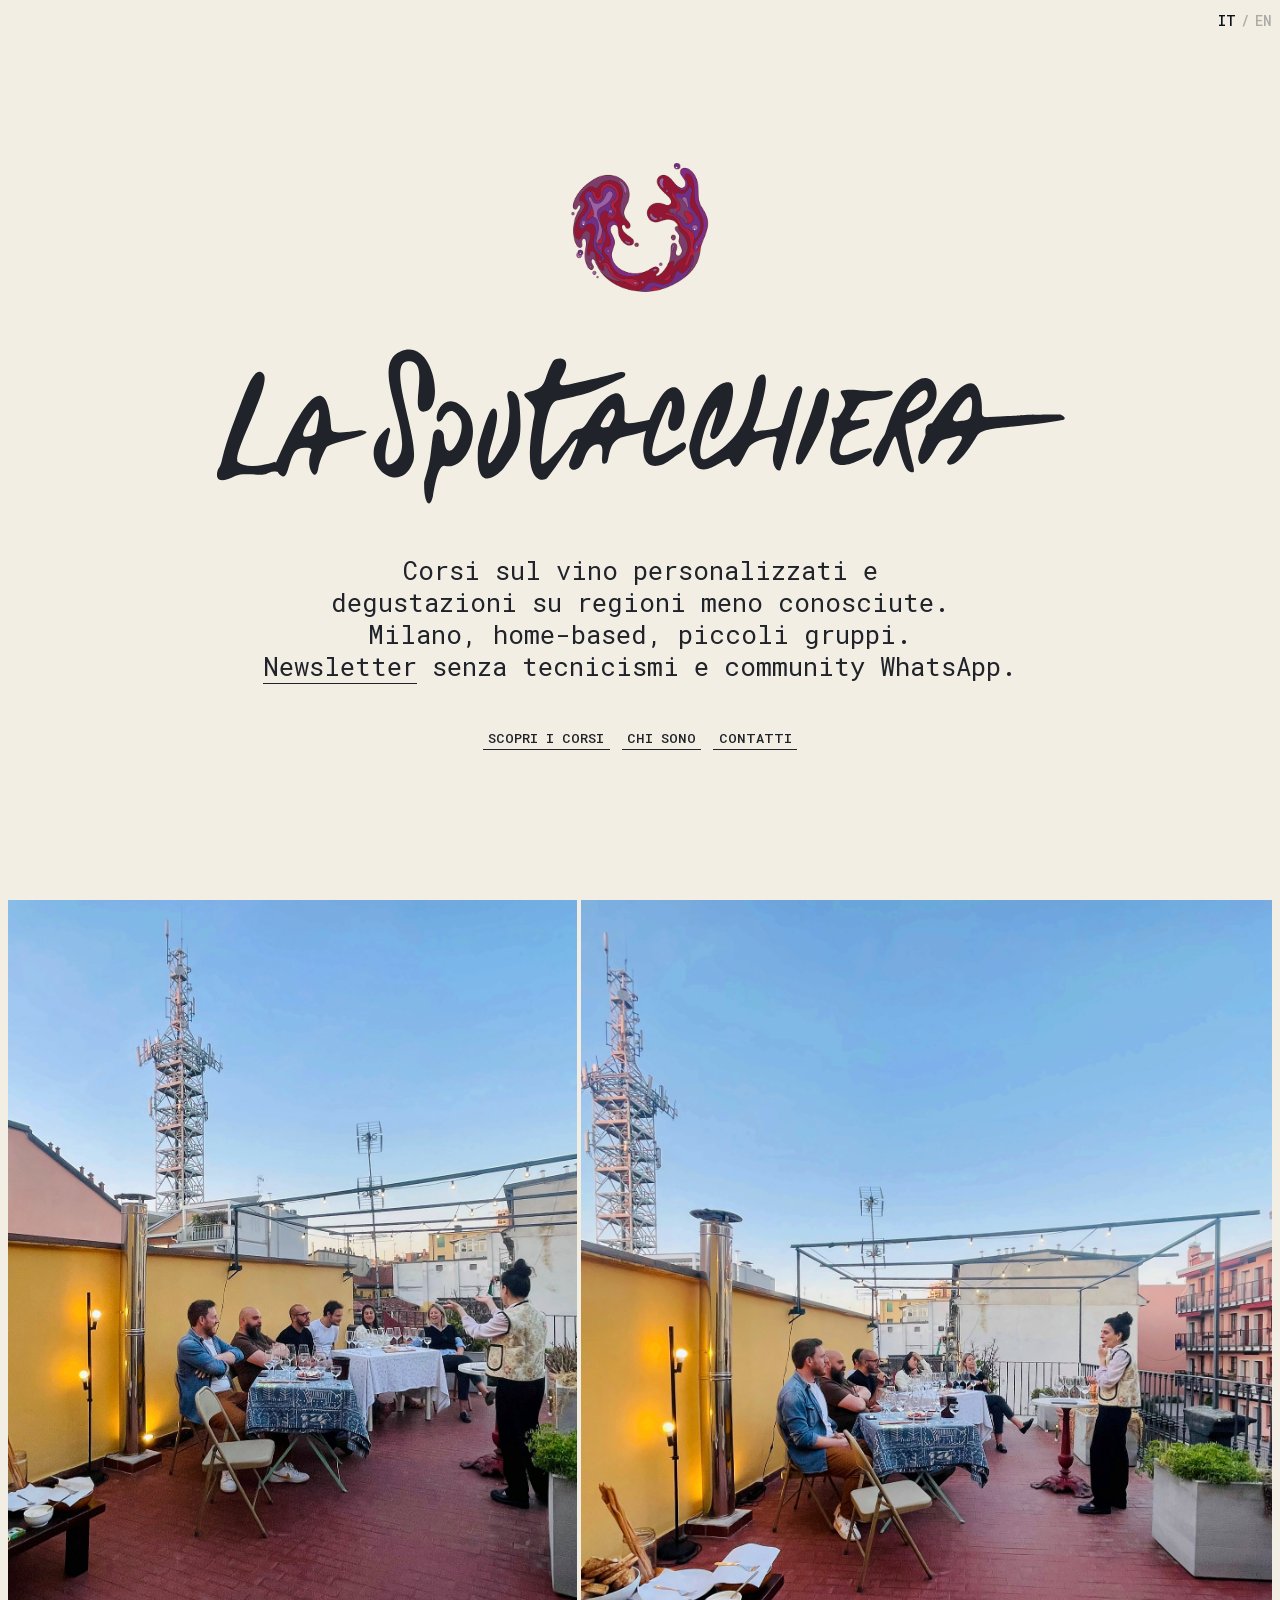
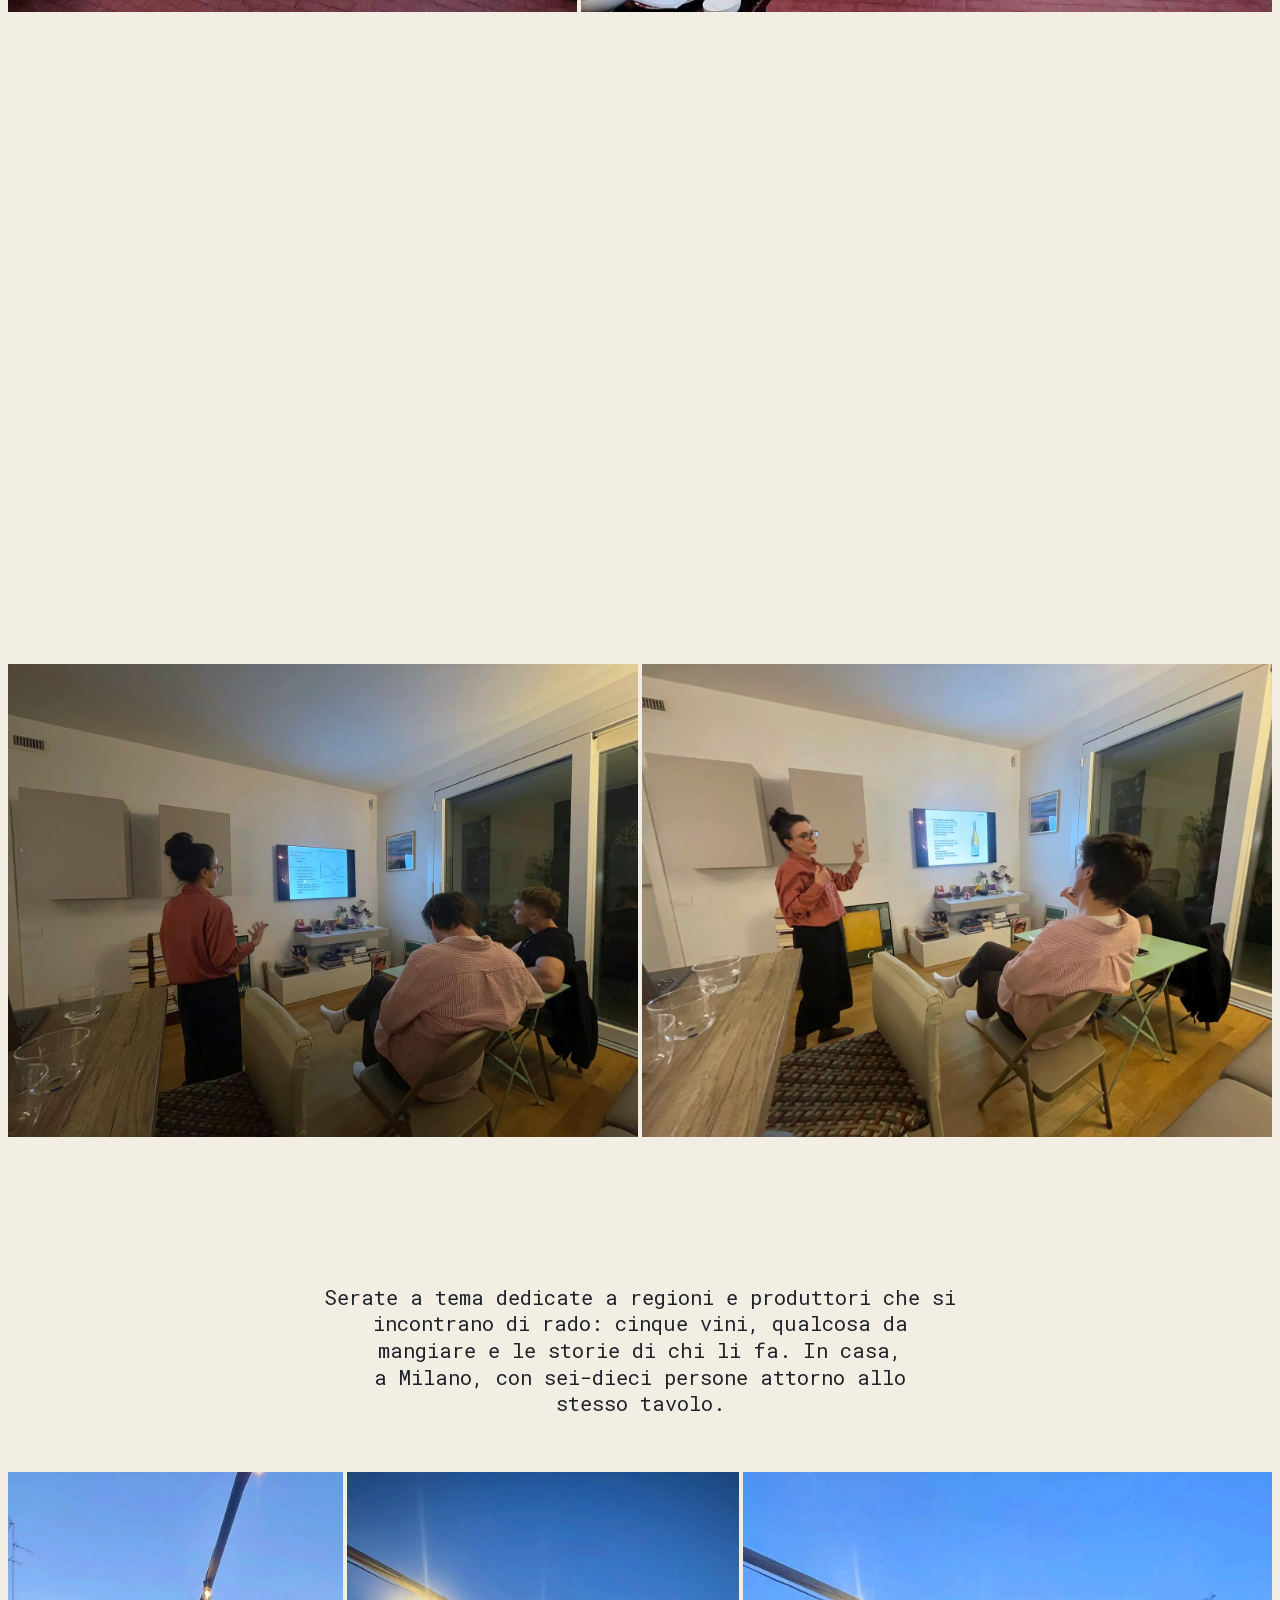
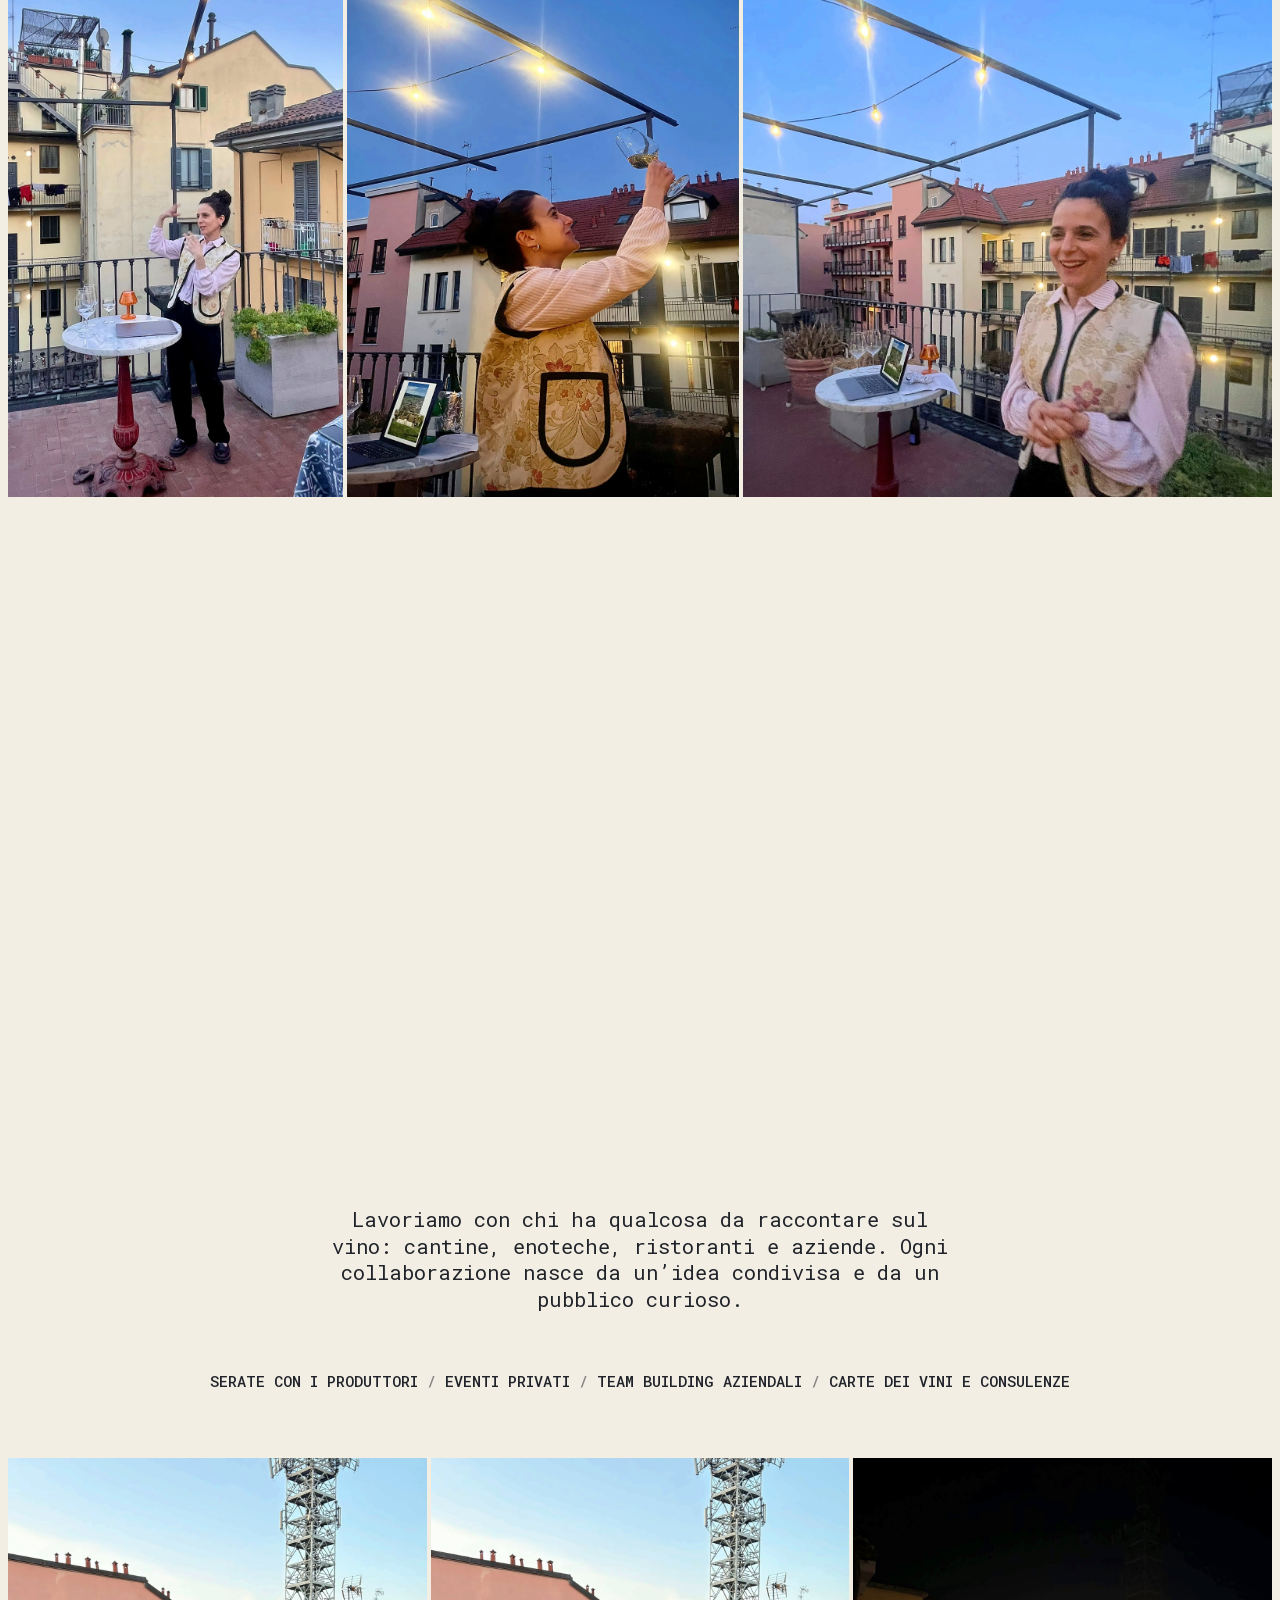
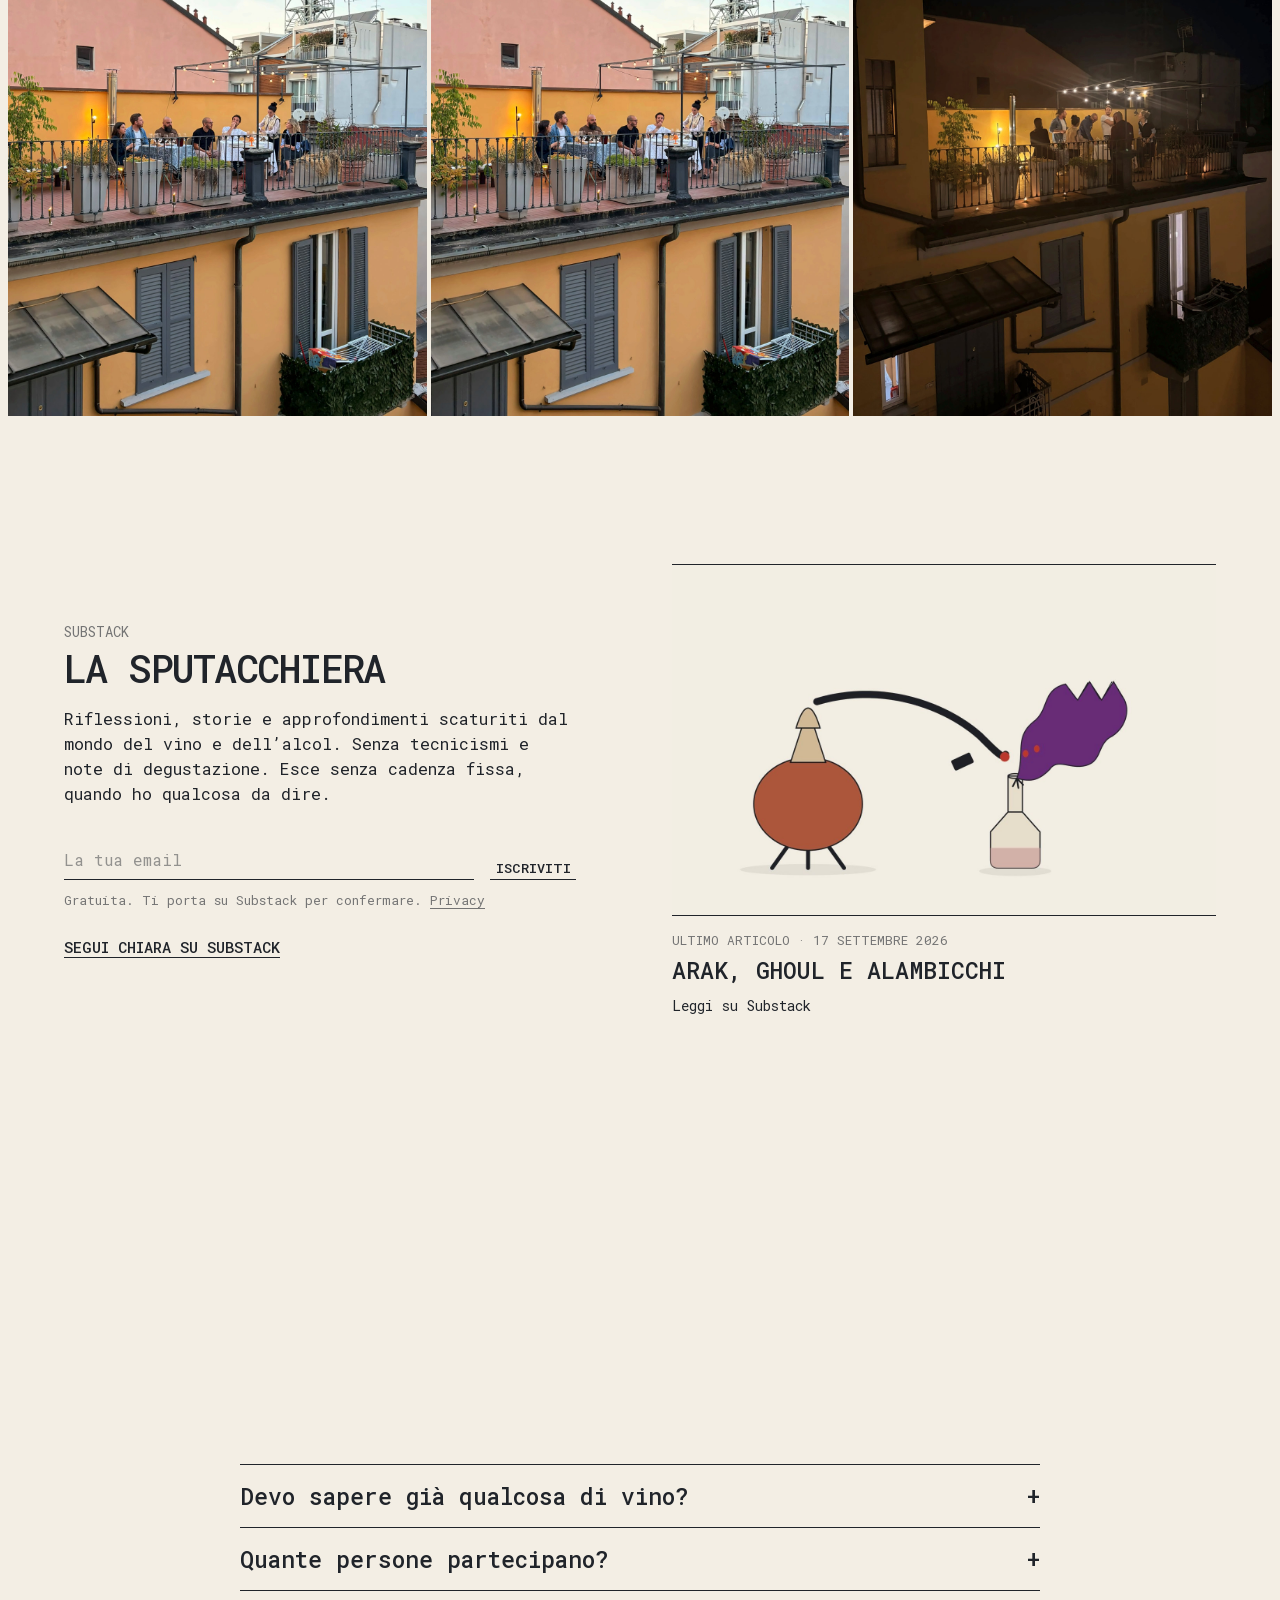
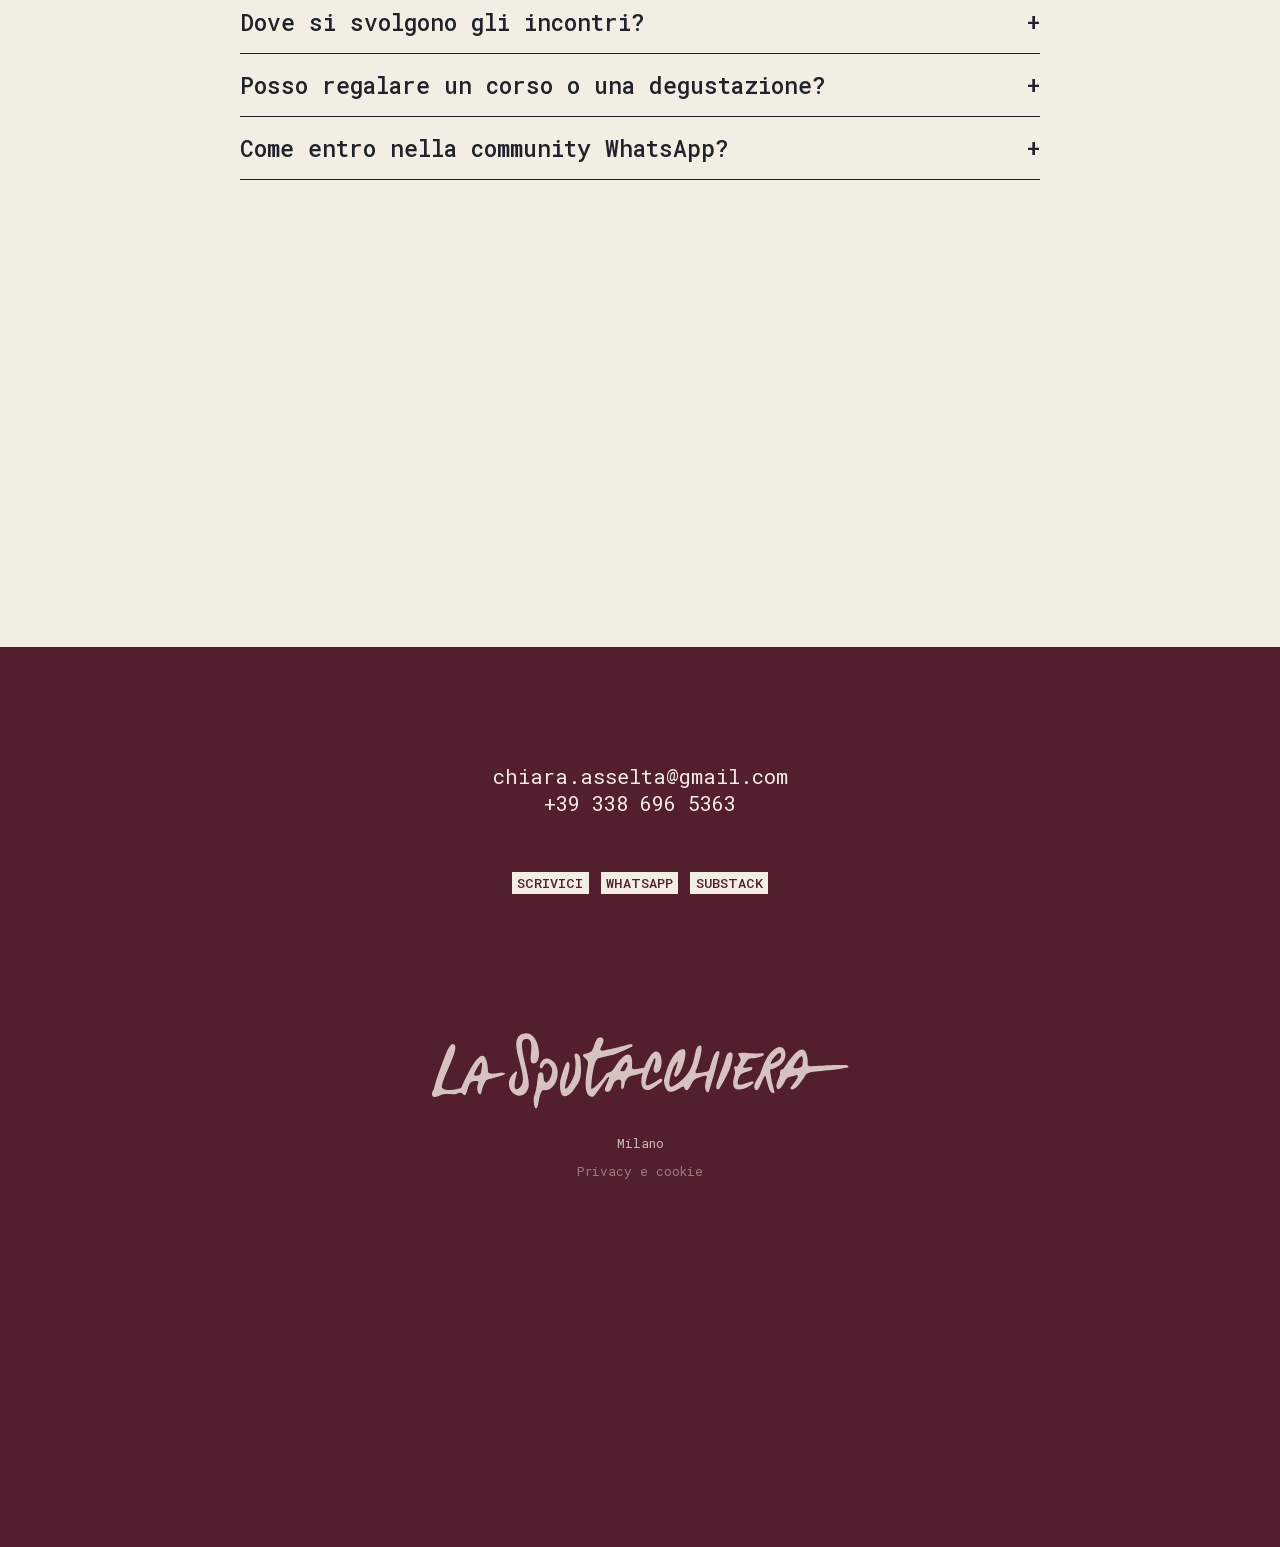
==== commit 9e4ea7aa: "Reserved area: edit texts, photos, courses and FAQ with live preview, drafts and publishing Content " ====
--- a/index.html
+++ b/index.html
@@ -99,6 +99,9 @@
   <link rel="icon" type="image/png" href="assets/logo-liquido.png">
   <link rel="preload" href="assets/fonts/roboto-mono-latin.woff2" as="font" type="font/woff2" crossorigin>
   <link rel="stylesheet" href="style.css">
+  <!--render:version--><meta name="content-version" content="kg07ea">
+  <link rel="preload" href="content/live.json?v=kg07ea" as="fetch" crossorigin><!--/render:version-->
+  <script>try{var l=new URLSearchParams(location.search).get('lang')||localStorage.getItem('lang');if(l==='en'||location.search.indexOf('anteprima')>-1)document.documentElement.classList.add('content-pending')}catch(e){}</script>
 </head>
 <body>
 
@@ -126,8 +129,8 @@
       </div>
 
       <div class="gallery reveal">
-        <img src="assets/foto/terrazza-tavolata.jpg" data-i18n-alt="alt.tavolata" alt="Degustazione in terrazza" style="--r:0.8" loading="lazy">
-        <img src="assets/foto/terrazza-tavolata-2.jpg" data-i18n-alt="alt.tavolata2" alt="Tavolata in terrazza al tramonto" style="--r:0.97" loading="lazy">
+        <!--render:gallery:home--><img src="assets/foto/terrazza-tavolata.jpg" data-i18n-alt="img.home.0" alt="Degustazione in terrazza" style="--r:0.8" loading="lazy">
+        <img src="assets/foto/terrazza-tavolata-2.jpg" data-i18n-alt="img.home.1" alt="Tavolata in terrazza al tramonto" style="--r:0.97" loading="lazy"><!--/render:gallery:home-->
       </div>
     </section>
 
@@ -135,18 +138,18 @@
       <h2 class="visually-hidden" data-i18n="label.corsi">Corsi</h2>
       <p class="body-text reveal" data-i18n="corsi.teaser">Percorsi già pensati o costruiti su misura, in casa a Milano, da 1 a 4 persone.</p>
       <ol class="course-list reveal">
-        <li><a href="corsi.html#percorso-1"><span class="course-num">01</span><span data-i18n="corsi.c1.t">Corso base di introduzione al vino</span></a></li>
-        <li><a href="corsi.html#percorso-2"><span class="course-num">02</span><span data-i18n="corsi.c2.t">Focus bollicine</span></a></li>
-        <li><a href="corsi.html#percorso-3"><span class="course-num">03</span><span data-i18n="corsi.c3.t">Focus vini dolci e fortificati</span></a></li>
-        <li><a href="corsi.html#percorso-4"><span class="course-num">04</span><span data-i18n="corsi.sumisura.t">Su misura</span></a></li>
-        <li><a href="corsi.html#percorso-5"><span class="course-num">05</span><span data-i18n="corsi.regalo.t">Da regalare</span></a></li>
+        <!--render:course-list--><li><a href="corsi.html#percorso-1"><span class="course-num">01</span><span data-i18n="course.c1.t">Corso base di introduzione al vino</span></a></li>
+        <li><a href="corsi.html#percorso-2"><span class="course-num">02</span><span data-i18n="course.c2.t">Focus bollicine</span></a></li>
+        <li><a href="corsi.html#percorso-3"><span class="course-num">03</span><span data-i18n="course.c3.t">Focus vini dolci e fortificati</span></a></li>
+        <li><a href="corsi.html#percorso-4"><span class="course-num">04</span><span data-i18n="course.sumisura.t">Su misura</span></a></li>
+        <li><a href="corsi.html#percorso-5"><span class="course-num">05</span><span data-i18n="course.regalo.t">Da regalare</span></a></li><!--/render:course-list-->
       </ol>
       <div class="pills reveal">
         <a class="pill" href="corsi.html" data-i18n="corsi.all">VEDI TUTTI I CORSI</a>
       </div>
       <div class="gallery reveal">
-        <img src="assets/foto/presentazione-1.jpg" data-i18n-alt="alt.lezione1" alt="Lezione sul vino in casa" style="--r:1.333" loading="lazy">
-        <img src="assets/foto/presentazione-2.jpg" data-i18n-alt="alt.lezione2" alt="Piccolo gruppo durante un corso" style="--r:1.333" loading="lazy">
+        <!--render:gallery:corsi--><img src="assets/foto/presentazione-1.jpg" data-i18n-alt="img.corsi.0" alt="Lezione sul vino in casa" style="--r:1.333" loading="lazy">
+        <img src="assets/foto/presentazione-2.jpg" data-i18n-alt="img.corsi.1" alt="Piccolo gruppo durante un corso" style="--r:1.333" loading="lazy"><!--/render:gallery:corsi-->
       </div>
     </section>
 
@@ -154,14 +157,14 @@
       <h2 class="visually-hidden" data-i18n="label.degustazioni">Degustazioni</h2>
       <p class="body-text reveal" data-i18n="degustazioni.intro">Serate a tema dedicate a regioni e produttori che si incontrano di rado: cinque vini, qualcosa da mangiare e le storie di chi li fa. In casa, a Milano, con sei-dieci persone attorno allo stesso tavolo.</p>
       <div class="gallery reveal">
-        <img src="assets/foto/terrazza-racconto.jpg" data-i18n-alt="alt.racconto" alt="Racconto del vino in terrazza" style="--r:0.536" loading="lazy">
-        <img src="assets/foto/terrazza-calice.jpg" data-i18n-alt="alt.calice" alt="Calice alzato controluce" style="--r:0.627" loading="lazy">
-        <img src="assets/foto/terrazza-sorriso.jpg" data-i18n-alt="alt.sorriso" alt="Sorriso durante la degustazione" style="--r:0.846" loading="lazy">
-      </div>
-      <div class="gallery reveal">
-        <img src="assets/foto/bottiglia-macchiona.jpg" data-i18n-alt="alt.bottiglia" alt="Bottiglia presentata durante la degustazione" style="--r:0.75" loading="lazy">
-        <img src="assets/foto/bottiglia-sancerre.jpg" data-i18n-alt="alt.bottiglia" alt="Bottiglia presentata durante la degustazione" style="--r:0.75" loading="lazy">
-        <img src="assets/foto/bottiglia-casa-mariol.jpg" data-i18n-alt="alt.bottiglia" alt="Bottiglia presentata durante la degustazione" style="--r:0.75" loading="lazy">
+        <!--render:gallery:degustazioni-1--><img src="assets/foto/terrazza-racconto.jpg" data-i18n-alt="img.degustazioni-1.0" alt="Racconto del vino in terrazza" style="--r:0.536" loading="lazy">
+        <img src="assets/foto/terrazza-calice.jpg" data-i18n-alt="img.degustazioni-1.1" alt="Calice alzato controluce" style="--r:0.627" loading="lazy">
+        <img src="assets/foto/terrazza-sorriso.jpg" data-i18n-alt="img.degustazioni-1.2" alt="Sorriso durante la degustazione" style="--r:0.846" loading="lazy"><!--/render:gallery:degustazioni-1-->
+      </div>
+      <div class="gallery reveal">
+        <!--render:gallery:degustazioni-2--><img src="assets/foto/bottiglia-macchiona.jpg" data-i18n-alt="img.degustazioni-2.0" alt="Bottiglia presentata durante la degustazione" style="--r:0.75" loading="lazy">
+        <img src="assets/foto/bottiglia-sancerre.jpg" data-i18n-alt="img.degustazioni-2.1" alt="Bottiglia presentata durante la degustazione" style="--r:0.75" loading="lazy">
+        <img src="assets/foto/bottiglia-casa-mariol.jpg" data-i18n-alt="img.degustazioni-2.2" alt="Bottiglia presentata durante la degustazione" style="--r:0.75" loading="lazy"><!--/render:gallery:degustazioni-2-->
       </div>
     </section>
 
@@ -175,9 +178,9 @@
         <li data-i18n="collab.t4">Carte dei vini e consulenze</li>
       </ul>
       <div class="gallery reveal">
-        <img src="assets/foto/terrazza-dal-basso.jpg" data-i18n-alt="alt.terrazza" alt="La terrazza vista dal basso" style="--r:0.75" loading="lazy">
-        <img src="assets/foto/terrazza-dal-basso-2.jpg" data-i18n-alt="alt.ospiti" alt="Ospiti in terrazza" style="--r:0.75" loading="lazy">
-        <img src="assets/foto/terrazza-notte.jpg" data-i18n-alt="alt.notte" alt="La terrazza di notte" style="--r:0.75" loading="lazy">
+        <!--render:gallery:collaborazioni--><img src="assets/foto/terrazza-dal-basso.jpg" data-i18n-alt="img.collaborazioni.0" alt="La terrazza vista dal basso" style="--r:0.75" loading="lazy">
+        <img src="assets/foto/terrazza-dal-basso-2.jpg" data-i18n-alt="img.collaborazioni.1" alt="Ospiti in terrazza" style="--r:0.75" loading="lazy">
+        <img src="assets/foto/terrazza-notte.jpg" data-i18n-alt="img.collaborazioni.2" alt="La terrazza di notte" style="--r:0.75" loading="lazy"><!--/render:gallery:collaborazioni-->
       </div>
     </section>
 
@@ -196,7 +199,7 @@
           <p class="nl-note" data-i18n="nl.note">Gratuita. Ti porta su Substack per confermare. <a class="text-link" href="privacy.html">Privacy</a></p>
           <a class="nl-follow" href="https://substack.com/@chiaraasselta" target="_blank" rel="noopener" data-i18n="nl.follow">Segui Chiara su Substack</a>
         </div>
-        <a class="nl-post reveal" href="https://lasputacchiera.substack.com/p/arak-ghoul-e-alambicchi" target="_blank" rel="noopener">
+        <!--render:nl-post--><a class="nl-post reveal" href="https://lasputacchiera.substack.com/p/arak-ghoul-e-alambicchi" target="_blank" rel="noopener">
           <picture>
             <source media="(max-width: 640px)" srcset="assets/foto/newsletter-arak-thumb.jpg">
             <img src="assets/foto/newsletter-arak.jpg" alt="" loading="lazy">
@@ -204,18 +207,18 @@
           <span class="nl-post-meta" data-i18n="nl.latest">Ultimo articolo · 17 settembre 2026</span>
           <span class="nl-post-title">Arak, ghoul e alambicchi</span>
           <span class="nl-post-read" data-i18n="nl.read">Leggi su Substack</span>
-        </a>
+        </a><!--/render:nl-post-->
       </div>
     </section>
 
     <section id="faq" class="section" data-label="label.faq">
       <h2 class="visually-hidden" data-i18n="label.faq">FAQ</h2>
       <div class="faq reveal">
-        <details><summary data-i18n="faq.q1">Devo sapere già qualcosa di vino?</summary><p data-i18n="faq.a1">Dipende dal corso. Il corso base è pensato per chi non ne sa niente; i focus su bollicine e su vini dolci e fortificati richiedono un’infarinatura dei fondamentali. Se hai dubbi, decidiamo insieme se hai un livello adeguato.</p></details>
-        <details><summary data-i18n="faq.q2">Quante persone partecipano?</summary><p data-i18n="faq.a2">I corsi sono per 1 persona o piccoli gruppi, fino a 4 partecipanti al massimo.</p></details>
-        <details><summary data-i18n="faq.q3">Dove si svolgono gli incontri?</summary><p data-i18n="faq.a3">A Milano, in casa privata, in zona San Siro o zona City Life.</p></details>
-        <details><summary data-i18n="faq.q4">Posso regalare un corso o una degustazione?</summary><p data-i18n="faq.a4">Sì, scrivici e prepariamo un buono regalo personalizzato.</p></details>
-        <details><summary data-i18n="faq.q5">Come entro nella community WhatsApp?</summary><p data-i18n="faq.a5">Scrivici su WhatsApp o via email: ti aggiungiamo al gruppo e alla newsletter, senza tecnicismi.</p></details>
+        <!--render:faq--><details><summary data-i18n="faq.0.q">Devo sapere già qualcosa di vino?</summary><p data-i18n="faq.0.a">Dipende dal corso. Il corso base è pensato per chi non ne sa niente; i focus su bollicine e su vini dolci e fortificati richiedono un’infarinatura dei fondamentali. Se hai dubbi, decidiamo insieme se hai un livello adeguato.</p></details>
+        <details><summary data-i18n="faq.1.q">Quante persone partecipano?</summary><p data-i18n="faq.1.a">I corsi sono per 1 persona o piccoli gruppi, fino a 4 partecipanti al massimo.</p></details>
+        <details><summary data-i18n="faq.2.q">Dove si svolgono gli incontri?</summary><p data-i18n="faq.2.a">A Milano, in casa privata, in zona San Siro o zona City Life.</p></details>
+        <details><summary data-i18n="faq.3.q">Posso regalare un corso o una degustazione?</summary><p data-i18n="faq.3.a">Sì, scrivici e prepariamo un buono regalo personalizzato.</p></details>
+        <details><summary data-i18n="faq.4.q">Come entro nella community WhatsApp?</summary><p data-i18n="faq.4.a">Scrivici su WhatsApp o via email: ti aggiungiamo al gruppo e alla newsletter, senza tecnicismi.</p></details><!--/render:faq-->
       </div>
     </section>
 
@@ -238,8 +241,7 @@
     </section>
   </main>
 
-  <script src="i18n.js"></script>
-  <script src="script.js"></script>
+  <script type="module" src="script.js"></script>
   <script src="analytics.js"></script>
 </body>
 </html>
--- a/style.css
+++ b/style.css
@@ -744,3 +744,30 @@
   .liquid-logo { transform: none; }
   .reveal { opacity: 1; transform: none; }
 }
+
+/* ---------- Content loading: English (or a draft) waits for its texts instead of flashing Italian ---------- */
+.content-pending main { opacity: 0; }
+main { transition: opacity 0.2s; }
+.gallery:not(:has(img)) { display: none; }
+
+/* ---------- Draft preview from the reserved area: always visible, never mistaken for the live site ---------- */
+.preview-banner {
+  position: fixed;
+  inset: auto 0 0 0;
+  z-index: 50;
+  display: flex;
+  flex-wrap: wrap;
+  align-items: center;
+  justify-content: center;
+  gap: 0.25rem 1rem;
+  padding: 0.7rem 1rem;
+  padding-bottom: max(0.7rem, env(safe-area-inset-bottom));
+  background: var(--deep-burgundy);
+  color: var(--soft-ivory);
+  font-size: 0.85rem;
+  line-height: 1.35;
+  text-align: center;
+}
+.preview-banner b { font-weight: 600; text-transform: uppercase; letter-spacing: 0.08em; color: var(--powder-pink); }
+.preview-banner a { border-bottom: 1px solid currentColor; }
+.has-preview-banner body { padding-bottom: 4rem; }
